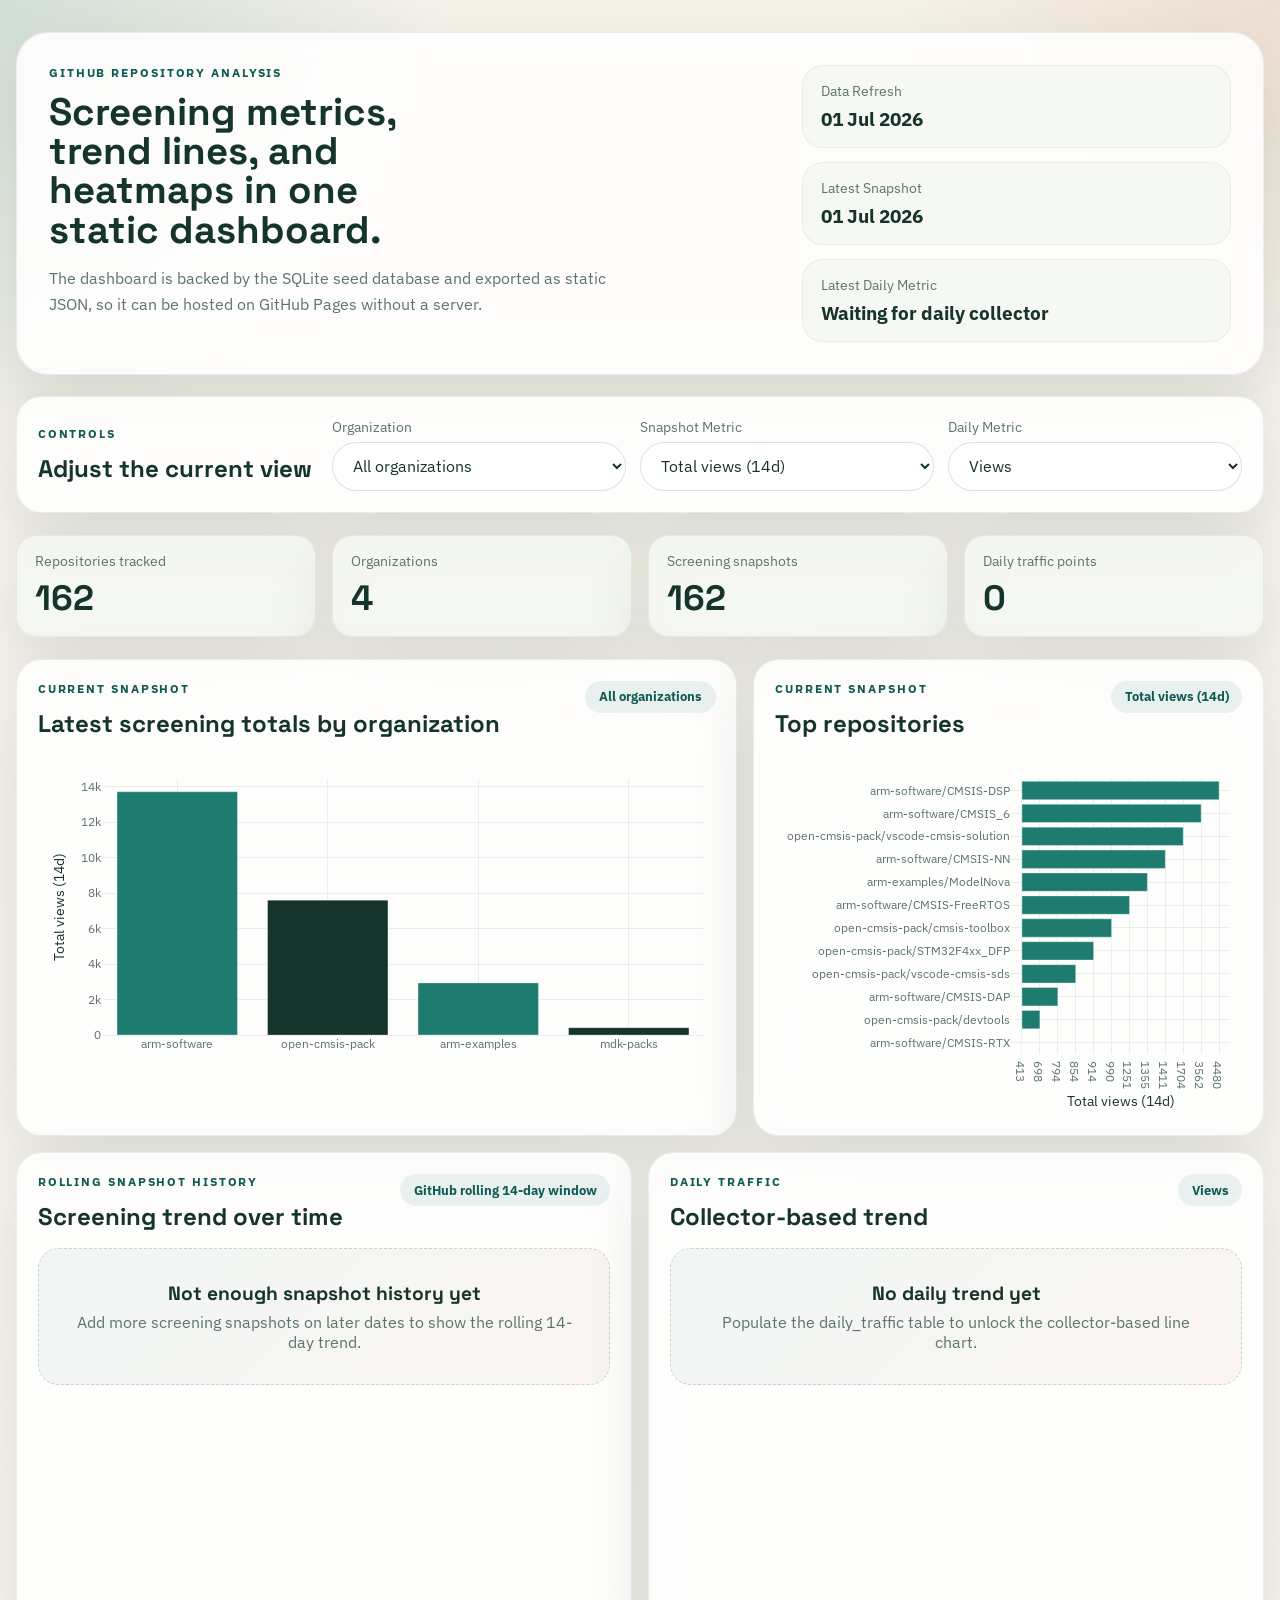
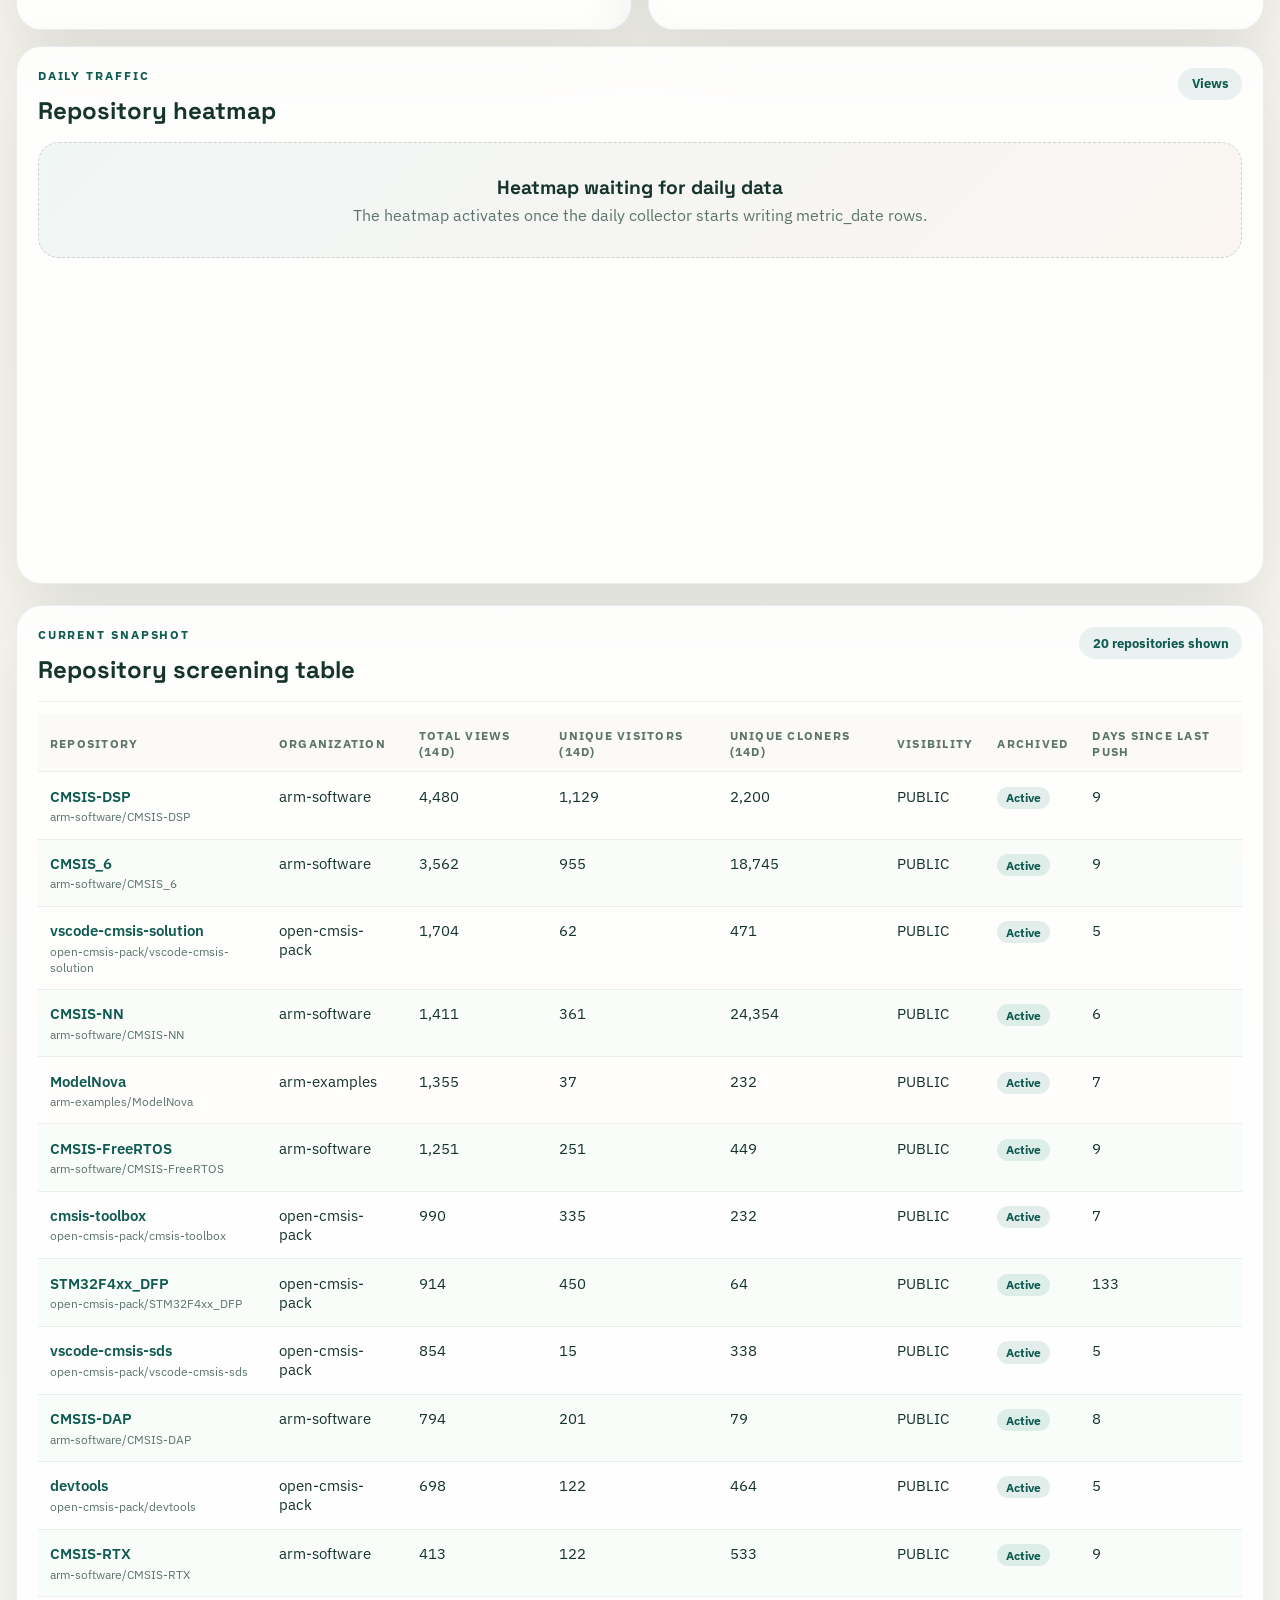
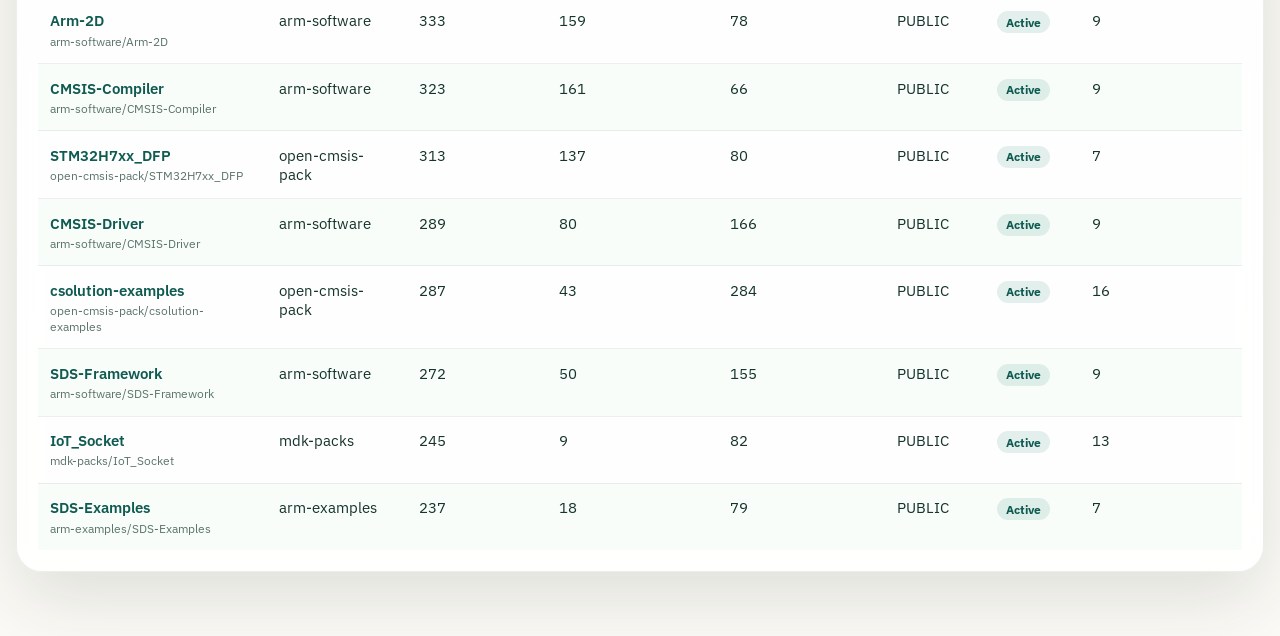
==== docs/index.html @ 874c0dc8 "Added initial files" ====
<!DOCTYPE html>
<html lang="en">
  <head>
    <meta charset="utf-8" />
    <meta name="viewport" content="width=device-width, initial-scale=1" />
    <title>GitHub Repository Analysis Dashboard</title>
    <meta
      name="description"
      content="Static dashboard for repository screening metrics and daily GitHub traffic trends."
    />
    <link rel="preconnect" href="https://fonts.googleapis.com" />
    <link rel="preconnect" href="https://fonts.gstatic.com" crossorigin />
    <link
      href="https://fonts.googleapis.com/css2?family=IBM+Plex+Sans:wght@400;500;600;700&family=Space+Grotesk:wght@500;700&display=swap"
      rel="stylesheet"
    />
    <link rel="stylesheet" href="./assets/dashboard.css" />
    <script defer src="https://cdn.plot.ly/plotly-2.35.2.min.js"></script>
    <script defer src="./data/dashboard_data.js"></script>
    <script defer src="./assets/dashboard.js"></script>
  </head>
  <body>
    <div class="page-shell">
      <header class="hero">
        <div class="hero-copy">
          <p class="eyebrow">GitHub Repository Analysis</p>
          <h1>Screening metrics, trend lines, and heatmaps in one static dashboard.</h1>
          <p class="hero-text">
            The dashboard is backed by the SQLite seed database and exported as static JSON,
            so it can be hosted on GitHub Pages without a server.
          </p>
        </div>
        <div class="hero-panel">
          <div class="hero-status">
            <span class="status-label">Data Refresh</span>
            <strong id="generated-at">Loading...</strong>
          </div>
          <div class="hero-status">
            <span class="status-label">Latest Snapshot</span>
            <strong id="latest-snapshot">Loading...</strong>
          </div>
          <div class="hero-status">
            <span class="status-label">Latest Daily Metric</span>
            <strong id="latest-metric">Waiting for daily collector</strong>
          </div>
        </div>
      </header>

      <section class="controls-card card">
        <div>
          <p class="section-kicker">Controls</p>
          <h2>Adjust the current view</h2>
        </div>
        <div class="control-grid">
          <label class="control">
            <span>Organization</span>
            <select id="organization-filter"></select>
          </label>
          <label class="control">
            <span>Snapshot Metric</span>
            <select id="snapshot-metric">
              <option value="total_views_14d">Total views (14d)</option>
              <option value="unique_visitors_14d">Unique visitors (14d)</option>
              <option value="unique_cloners_14d">Unique cloners (14d)</option>
            </select>
          </label>
          <label class="control">
            <span>Daily Metric</span>
            <select id="daily-metric">
              <option value="views_count">Views</option>
              <option value="views_uniques">Unique visitors</option>
              <option value="clones_count">Clones</option>
              <option value="clones_uniques">Unique cloners</option>
            </select>
          </label>
        </div>
      </section>

      <section class="stats-grid">
        <article class="card stat-card">
          <span class="stat-label">Repositories tracked</span>
          <strong id="stat-repositories">0</strong>
        </article>
        <article class="card stat-card">
          <span class="stat-label">Organizations</span>
          <strong id="stat-organizations">0</strong>
        </article>
        <article class="card stat-card">
          <span class="stat-label">Screening snapshots</span>
          <strong id="stat-screening">0</strong>
        </article>
        <article class="card stat-card">
          <span class="stat-label">Daily traffic points</span>
          <strong id="stat-daily">0</strong>
        </article>
      </section>

      <section class="viz-grid">
        <article class="card chart-card span-7">
          <div class="card-heading">
            <div>
              <p class="section-kicker">Current Snapshot</p>
              <h2>Latest screening totals by organization</h2>
            </div>
            <span class="pill">All organizations</span>
          </div>
          <div id="organization-chart" class="chart-surface"></div>
        </article>

        <article class="card chart-card span-5">
          <div class="card-heading">
            <div>
              <p class="section-kicker">Current Snapshot</p>
              <h2>Top repositories</h2>
            </div>
            <span class="pill" id="top-repo-metric-label">Total views (14d)</span>
          </div>
          <div id="top-repositories-chart" class="chart-surface"></div>
        </article>

        <article class="card chart-card span-6">
          <div class="card-heading">
            <div>
              <p class="section-kicker">Rolling Snapshot History</p>
              <h2>Screening trend over time</h2>
            </div>
            <span class="pill" id="snapshot-history-source">GitHub rolling 14-day window</span>
          </div>
          <div id="snapshot-history-chart" class="chart-surface"></div>
        </article>

        <article class="card chart-card span-6">
          <div class="card-heading">
            <div>
              <p class="section-kicker">Daily Traffic</p>
              <h2>Collector-based trend</h2>
            </div>
            <span class="pill" id="daily-chart-metric-label">Views</span>
          </div>
          <div id="daily-trend-chart" class="chart-surface"></div>
        </article>

        <article class="card chart-card span-12">
          <div class="card-heading">
            <div>
              <p class="section-kicker">Daily Traffic</p>
              <h2>Repository heatmap</h2>
            </div>
            <span class="pill" id="heatmap-metric-label">Views</span>
          </div>
          <div id="heatmap-chart" class="chart-surface heatmap"></div>
        </article>
      </section>

      <section class="table-card card">
        <div class="card-heading">
          <div>
            <p class="section-kicker">Current Snapshot</p>
            <h2>Repository screening table</h2>
          </div>
          <span class="pill" id="table-summary">Loading...</span>
        </div>
        <div class="table-wrap">
          <table>
            <thead>
              <tr>
                <th>Repository</th>
                <th>Organization</th>
                <th>Total views (14d)</th>
                <th>Unique visitors (14d)</th>
                <th>Unique cloners (14d)</th>
                <th>Visibility</th>
                <th>Archived</th>
                <th>Days since last push</th>
              </tr>
            </thead>
            <tbody id="repository-table-body"></tbody>
          </table>
        </div>
      </section>
    </div>
  </body>
</html>
---- docs/assets/dashboard.css ----
:root {
  --bg: #f5f2ea;
  --bg-accent: #d7efe0;
  --bg-blush: #f4e0d7;
  --card: rgba(255, 255, 255, 0.86);
  --card-border: rgba(18, 47, 38, 0.08);
  --text: #15342c;
  --muted: #5b746c;
  --accent: #1d7c6f;
  --accent-strong: #0f5a51;
  --accent-warm: #bf6a3f;
  --line: rgba(21, 52, 44, 0.08);
  --shadow: 0 28px 70px rgba(17, 41, 34, 0.12);
}

* {
  box-sizing: border-box;
}

body {
  margin: 0;
  min-height: 100vh;
  font-family: "IBM Plex Sans", system-ui, sans-serif;
  color: var(--text);
  background:
    radial-gradient(circle at top left, rgba(29, 124, 111, 0.16), transparent 28rem),
    radial-gradient(circle at top right, rgba(191, 106, 63, 0.14), transparent 24rem),
    linear-gradient(180deg, var(--bg) 0%, #fcfaf6 100%);
}

.page-shell {
  width: min(1440px, calc(100% - 2rem));
  margin: 0 auto;
  padding: 2rem 0 4rem;
}

.hero,
.card {
  border: 1px solid var(--card-border);
  background: var(--card);
  backdrop-filter: blur(12px);
  box-shadow: var(--shadow);
}

.hero {
  display: grid;
  grid-template-columns: 1.7fr 1fr;
  gap: 1.5rem;
  border-radius: 2rem;
  padding: 2rem;
  overflow: hidden;
}

.hero-copy h1,
.card h2 {
  margin: 0;
  font-family: "Space Grotesk", system-ui, sans-serif;
}

.hero-copy h1 {
  font-size: clamp(2rem, 3vw, 3.4rem);
  line-height: 1.02;
  max-width: 14ch;
}

.hero-text {
  max-width: 56ch;
  margin: 1rem 0 0;
  color: var(--muted);
  font-size: 1.02rem;
  line-height: 1.6;
}

.eyebrow,
.section-kicker {
  margin: 0 0 0.75rem;
  color: var(--accent-strong);
  text-transform: uppercase;
  letter-spacing: 0.16em;
  font-size: 0.74rem;
  font-weight: 700;
}

.hero-panel {
  display: grid;
  gap: 0.9rem;
  align-content: start;
}

.hero-status,
.stat-card {
  border-radius: 1.3rem;
  padding: 1rem 1.1rem;
  background: rgba(245, 248, 243, 0.88);
  border: 1px solid rgba(18, 47, 38, 0.06);
}

.status-label,
.stat-label {
  display: block;
  color: var(--muted);
  font-size: 0.85rem;
  margin-bottom: 0.35rem;
}

.hero-status strong,
.stat-card strong {
  font-size: 1.2rem;
}

.controls-card,
.table-card,
.chart-card {
  border-radius: 1.6rem;
  padding: 1.3rem;
}

.controls-card {
  display: grid;
  grid-template-columns: auto 1fr;
  gap: 1.25rem;
  margin-top: 1.35rem;
  align-items: center;
}

.control-grid {
  display: grid;
  grid-template-columns: repeat(3, minmax(0, 1fr));
  gap: 0.9rem;
}

.control {
  display: grid;
  gap: 0.35rem;
}

.control span {
  font-size: 0.85rem;
  color: var(--muted);
}

.control select {
  width: 100%;
  border: 1px solid rgba(21, 52, 44, 0.14);
  border-radius: 999px;
  padding: 0.8rem 1rem;
  font: inherit;
  color: var(--text);
  background: rgba(255, 255, 255, 0.92);
}

.stats-grid {
  display: grid;
  grid-template-columns: repeat(4, minmax(0, 1fr));
  gap: 1rem;
  margin-top: 1.35rem;
}

.stat-card strong {
  font-family: "Space Grotesk", system-ui, sans-serif;
  font-size: 2.2rem;
}

.viz-grid {
  display: grid;
  grid-template-columns: repeat(12, minmax(0, 1fr));
  gap: 1rem;
  margin-top: 1.35rem;
}

.span-12 {
  grid-column: span 12;
}

.span-7 {
  grid-column: span 7;
}

.span-6 {
  grid-column: span 6;
}

.span-5 {
  grid-column: span 5;
}

.card-heading {
  display: flex;
  justify-content: space-between;
  align-items: start;
  gap: 1rem;
  margin-bottom: 1rem;
}

.pill {
  display: inline-flex;
  align-items: center;
  padding: 0.48rem 0.85rem;
  border-radius: 999px;
  background: rgba(29, 124, 111, 0.09);
  color: var(--accent-strong);
  font-size: 0.82rem;
  font-weight: 700;
}

.chart-surface {
  width: 100%;
  min-height: 360px;
}

.heatmap {
  min-height: 420px;
}

.table-card {
  margin-top: 1.35rem;
}

.table-wrap {
  overflow: auto;
  border-top: 1px solid var(--line);
  padding-top: 0.75rem;
}

table {
  width: 100%;
  border-collapse: collapse;
  font-size: 0.94rem;
}

thead th {
  position: sticky;
  top: 0;
  background: rgba(252, 250, 246, 0.96);
  text-align: left;
  padding: 0.8rem 0.75rem;
  color: var(--muted);
  font-size: 0.78rem;
  text-transform: uppercase;
  letter-spacing: 0.1em;
}

tbody td {
  padding: 0.9rem 0.75rem;
  border-top: 1px solid var(--line);
  vertical-align: top;
}

tbody tr:nth-child(even) {
  background: rgba(215, 239, 224, 0.16);
}

tbody a {
  color: var(--accent-strong);
  text-decoration: none;
  font-weight: 600;
}

tbody a:hover {
  text-decoration: underline;
}

.repo-meta {
  display: block;
  color: var(--muted);
  font-size: 0.78rem;
  margin-top: 0.15rem;
}

.badge {
  display: inline-flex;
  align-items: center;
  border-radius: 999px;
  padding: 0.22rem 0.55rem;
  font-size: 0.75rem;
  font-weight: 700;
}

.badge-yes {
  background: rgba(191, 106, 63, 0.14);
  color: #8d4b28;
}

.badge-no {
  background: rgba(29, 124, 111, 0.12);
  color: var(--accent-strong);
}

.empty-state {
  display: grid;
  place-items: center;
  min-height: 100%;
  text-align: center;
  border: 1px dashed rgba(21, 52, 44, 0.18);
  border-radius: 1.3rem;
  padding: 2rem;
  color: var(--muted);
  background:
    linear-gradient(135deg, rgba(29, 124, 111, 0.06), rgba(191, 106, 63, 0.06));
}

.empty-state strong {
  display: block;
  color: var(--text);
  font-family: "Space Grotesk", system-ui, sans-serif;
  margin-bottom: 0.35rem;
  font-size: 1.2rem;
}

@media (max-width: 1100px) {
  .hero,
  .controls-card {
    grid-template-columns: 1fr;
  }

  .stats-grid {
    grid-template-columns: repeat(2, minmax(0, 1fr));
  }

  .span-7,
  .span-6,
  .span-5 {
    grid-column: span 12;
  }
}

@media (max-width: 720px) {
  .page-shell {
    width: min(100% - 1rem, 100%);
    padding-top: 1rem;
  }

  .hero,
  .controls-card,
  .chart-card,
  .table-card {
    border-radius: 1.25rem;
    padding: 1rem;
  }

  .control-grid,
  .stats-grid {
    grid-template-columns: 1fr;
  }

  .card-heading {
    flex-direction: column;
  }

  .chart-surface,
  .heatmap {
    min-height: 320px;
  }
}
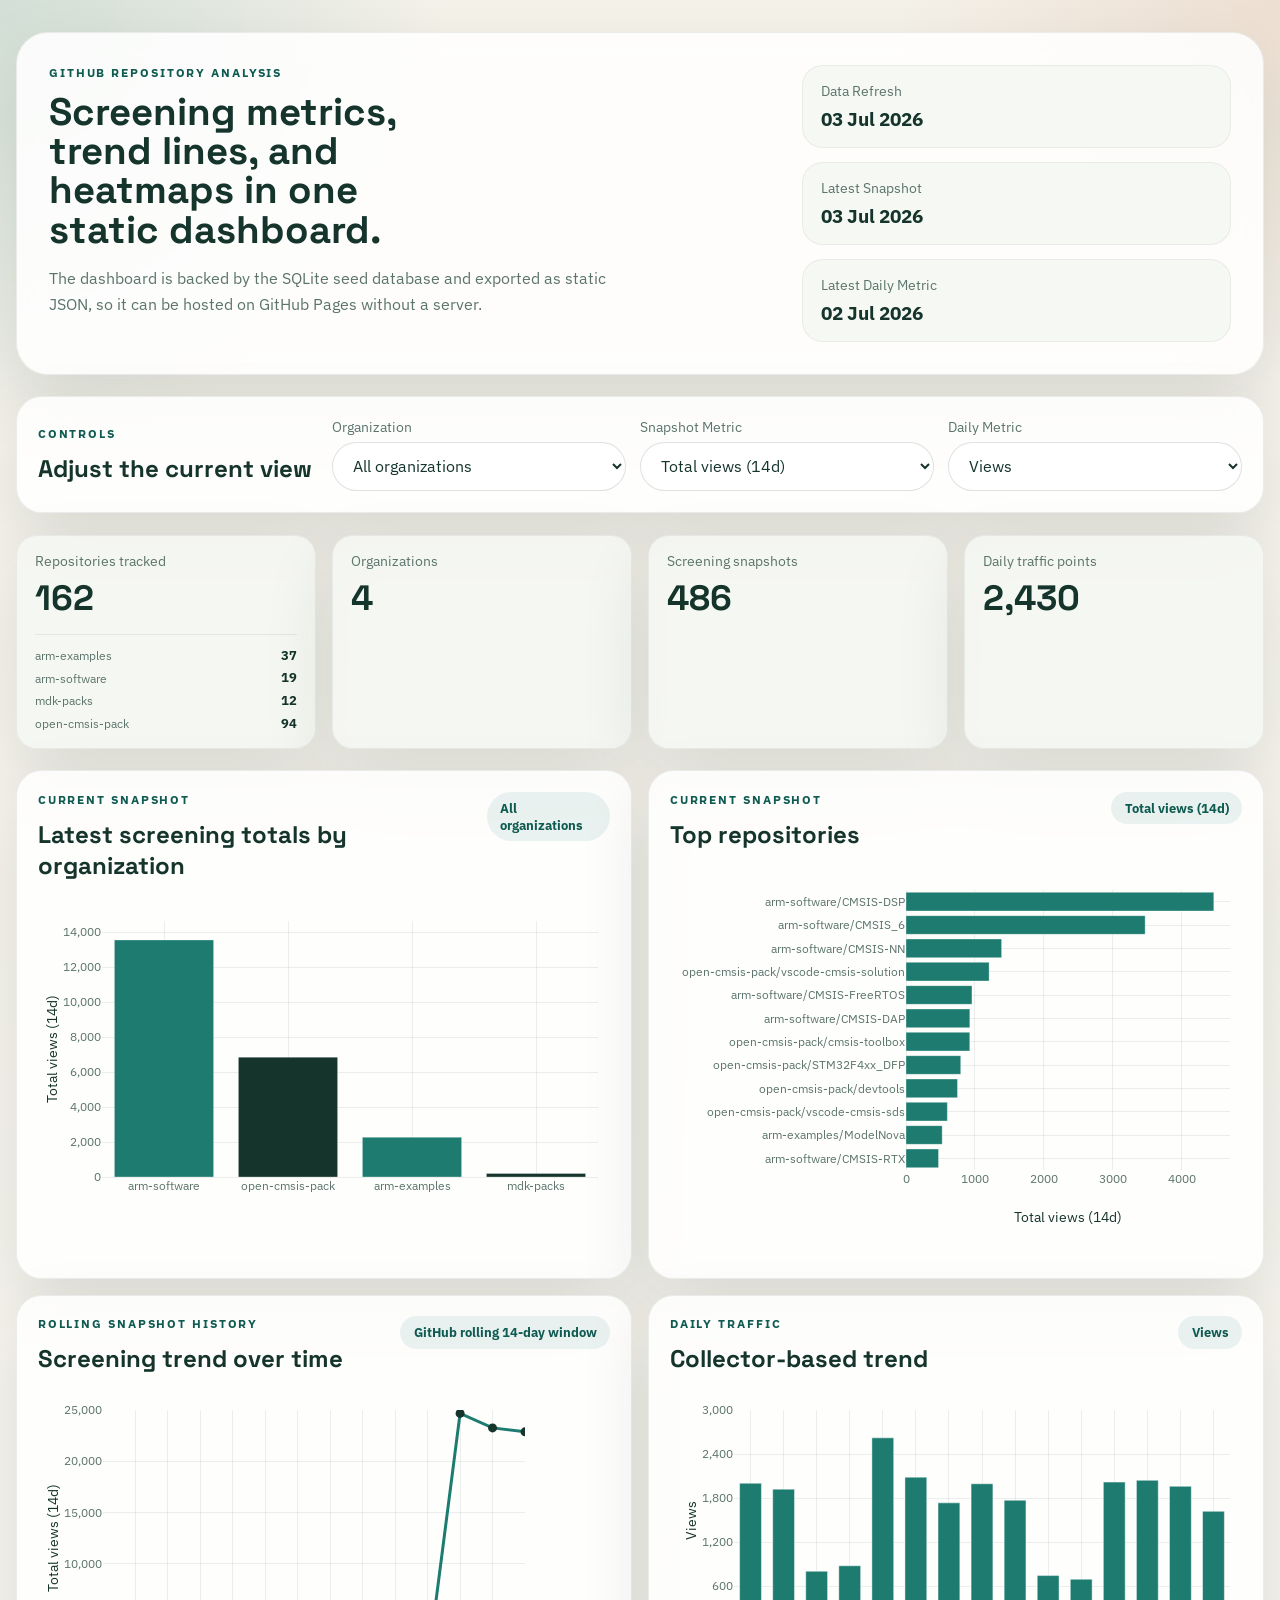
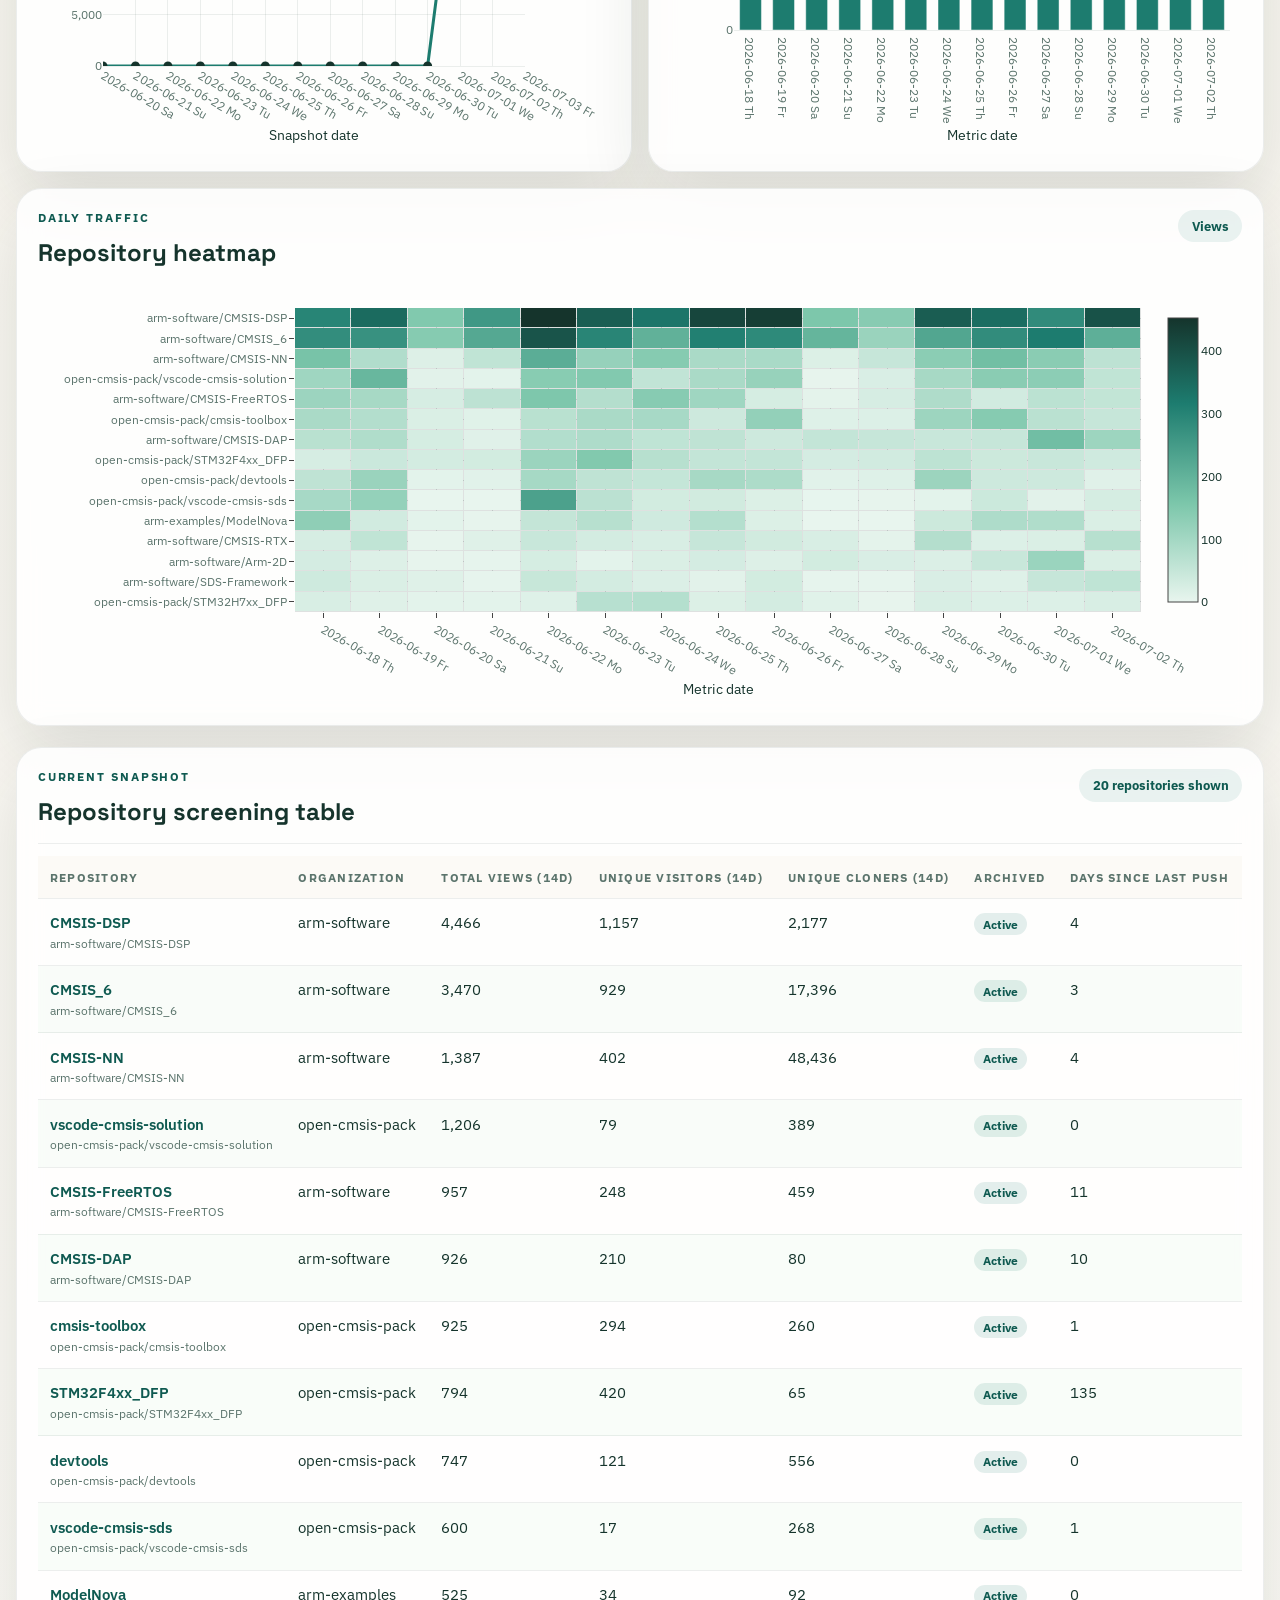
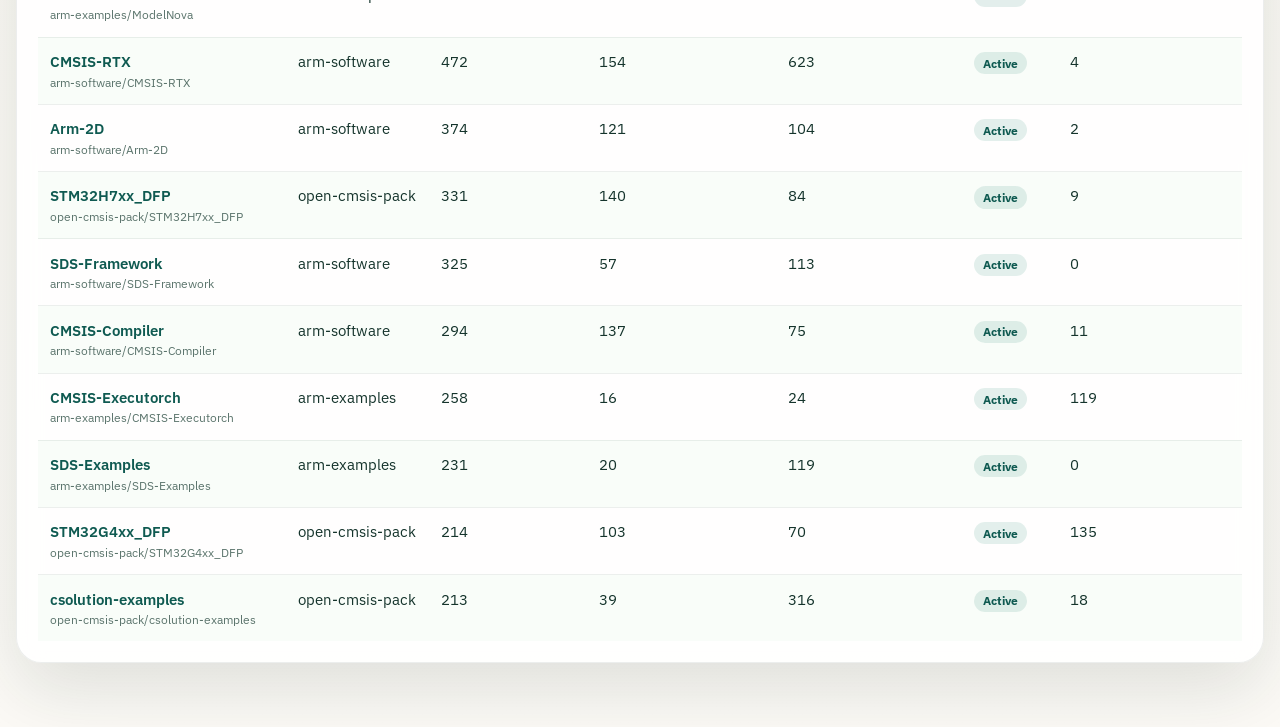
==== commit 99c70a3d: "Updated dashboard layout" ====
--- a/docs/index.html
+++ b/docs/index.html
@@ -15,6 +15,7 @@
       rel="stylesheet"
     />
     <link rel="stylesheet" href="./assets/dashboard.css" />
+    <link rel="stylesheet" href="./assets/design-overrides.css" />
     <script defer src="https://cdn.plot.ly/plotly-2.35.2.min.js"></script>
     <script defer src="./data/dashboard_data.js"></script>
     <script defer src="./assets/dashboard.js"></script>
@@ -80,6 +81,7 @@
         <article class="card stat-card">
           <span class="stat-label">Repositories tracked</span>
           <strong id="stat-repositories">0</strong>
+          <div id="stat-repositories-by-org" class="stat-breakdown"></div>
         </article>
         <article class="card stat-card">
           <span class="stat-label">Organizations</span>
@@ -96,7 +98,7 @@
       </section>
 
       <section class="viz-grid">
-        <article class="card chart-card span-7">
+        <article class="card chart-card span-6">
           <div class="card-heading">
             <div>
               <p class="section-kicker">Current Snapshot</p>
@@ -107,7 +109,7 @@
           <div id="organization-chart" class="chart-surface"></div>
         </article>
 
-        <article class="card chart-card span-5">
+        <article class="card chart-card span-6">
           <div class="card-heading">
             <div>
               <p class="section-kicker">Current Snapshot</p>
@@ -160,6 +162,7 @@
           </div>
           <span class="pill" id="table-summary">Loading...</span>
         </div>
+
         <div class="table-wrap">
           <table>
             <thead>
@@ -169,7 +172,6 @@
                 <th>Total views (14d)</th>
                 <th>Unique visitors (14d)</th>
                 <th>Unique cloners (14d)</th>
-                <th>Visibility</th>
                 <th>Archived</th>
                 <th>Days since last push</th>
               </tr>
@@ -177,6 +179,7 @@
             <tbody id="repository-table-body"></tbody>
           </table>
         </div>
+
       </section>
     </div>
   </body>
--- a/docs/assets/dashboard.css
+++ b/docs/assets/dashboard.css
@@ -161,6 +161,37 @@
   font-size: 2.2rem;
 }
 
+.stat-breakdown {
+  display: grid;
+  gap: 0.35rem;
+  margin-top: 0.85rem;
+  padding-top: 0.75rem;
+  border-top: 1px solid var(--line);
+  color: var(--muted);
+  font-size: 0.78rem;
+}
+
+.stat-breakdown-row {
+  display: flex;
+  align-items: center;
+  justify-content: space-between;
+  gap: 0.6rem;
+}
+
+.stat-breakdown-row span {
+  min-width: 0;
+  overflow: hidden;
+  text-overflow: ellipsis;
+  white-space: nowrap;
+}
+
+.stat-breakdown-row strong {
+  flex: 0 0 auto;
+  font-family: "IBM Plex Sans", system-ui, sans-serif;
+  font-size: 0.82rem;
+  color: var(--text);
+}
+
 .viz-grid {
   display: grid;
   grid-template-columns: repeat(12, minmax(0, 1fr));
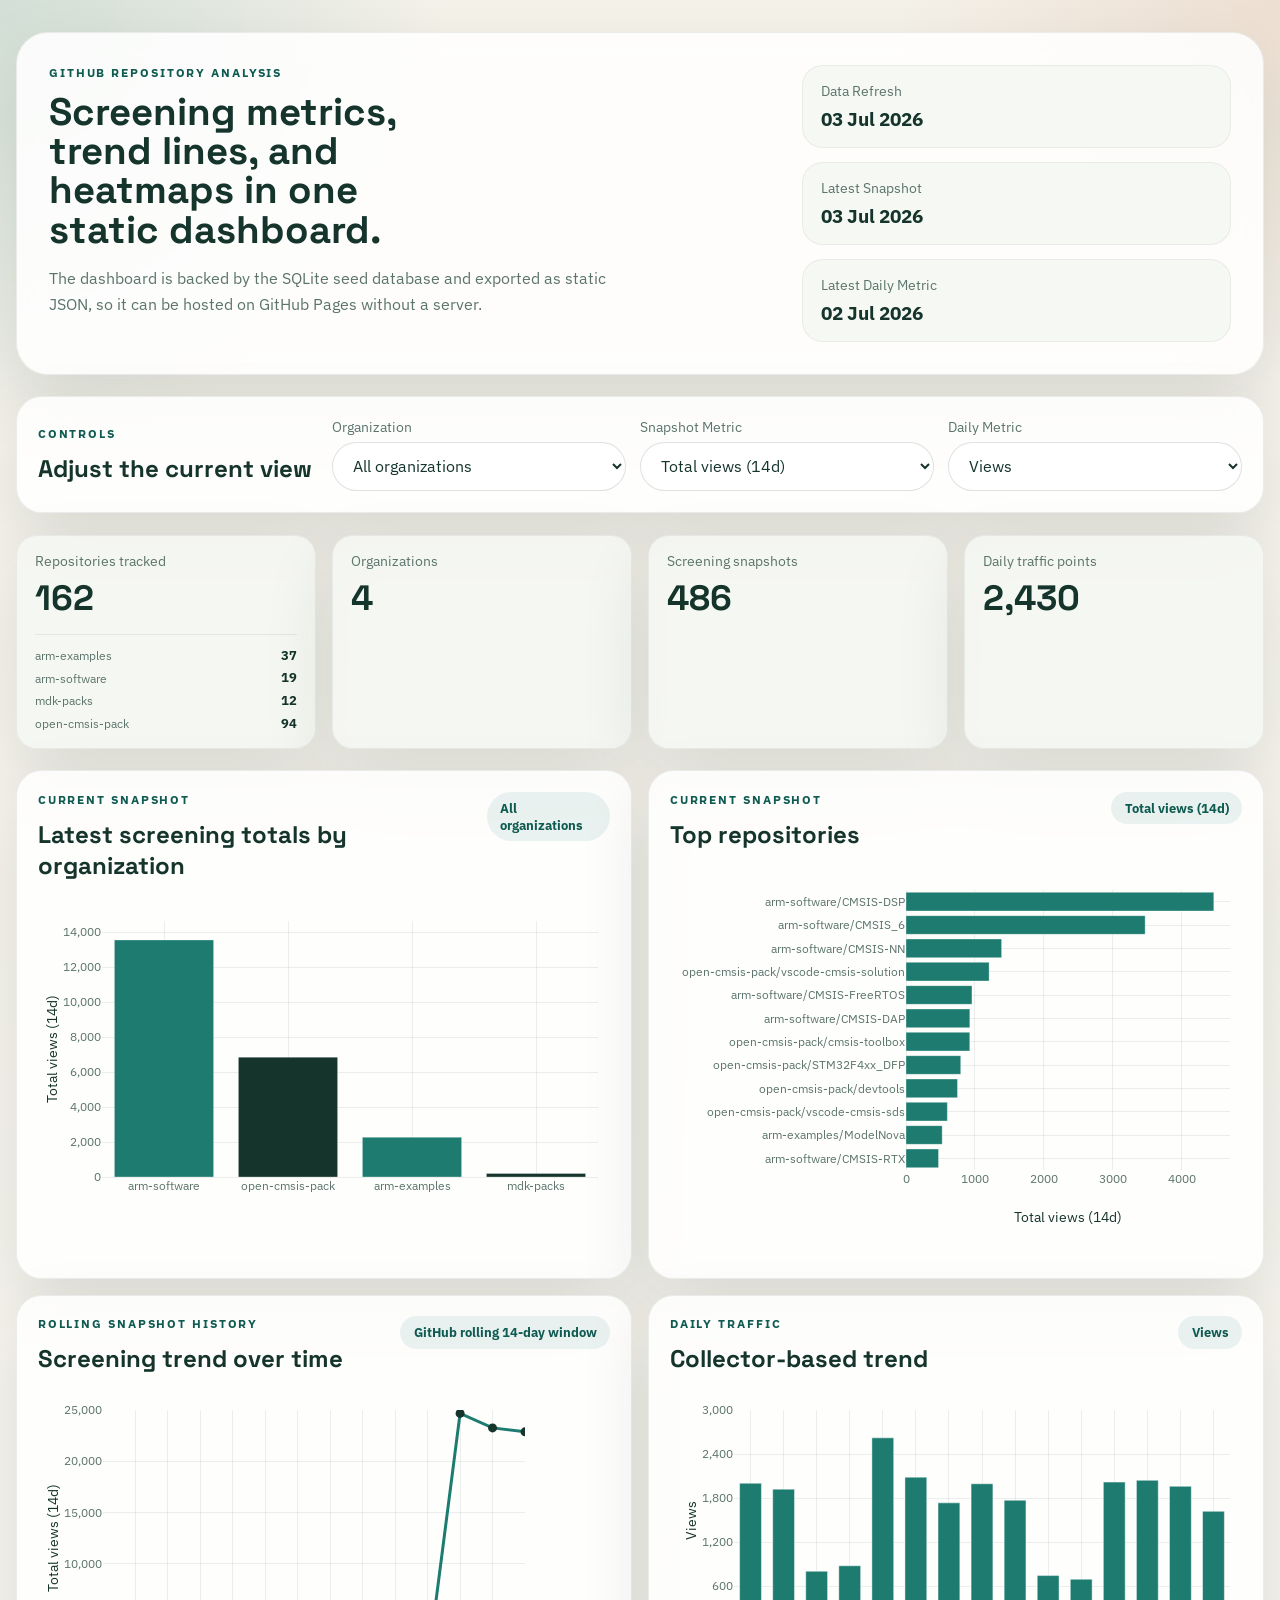
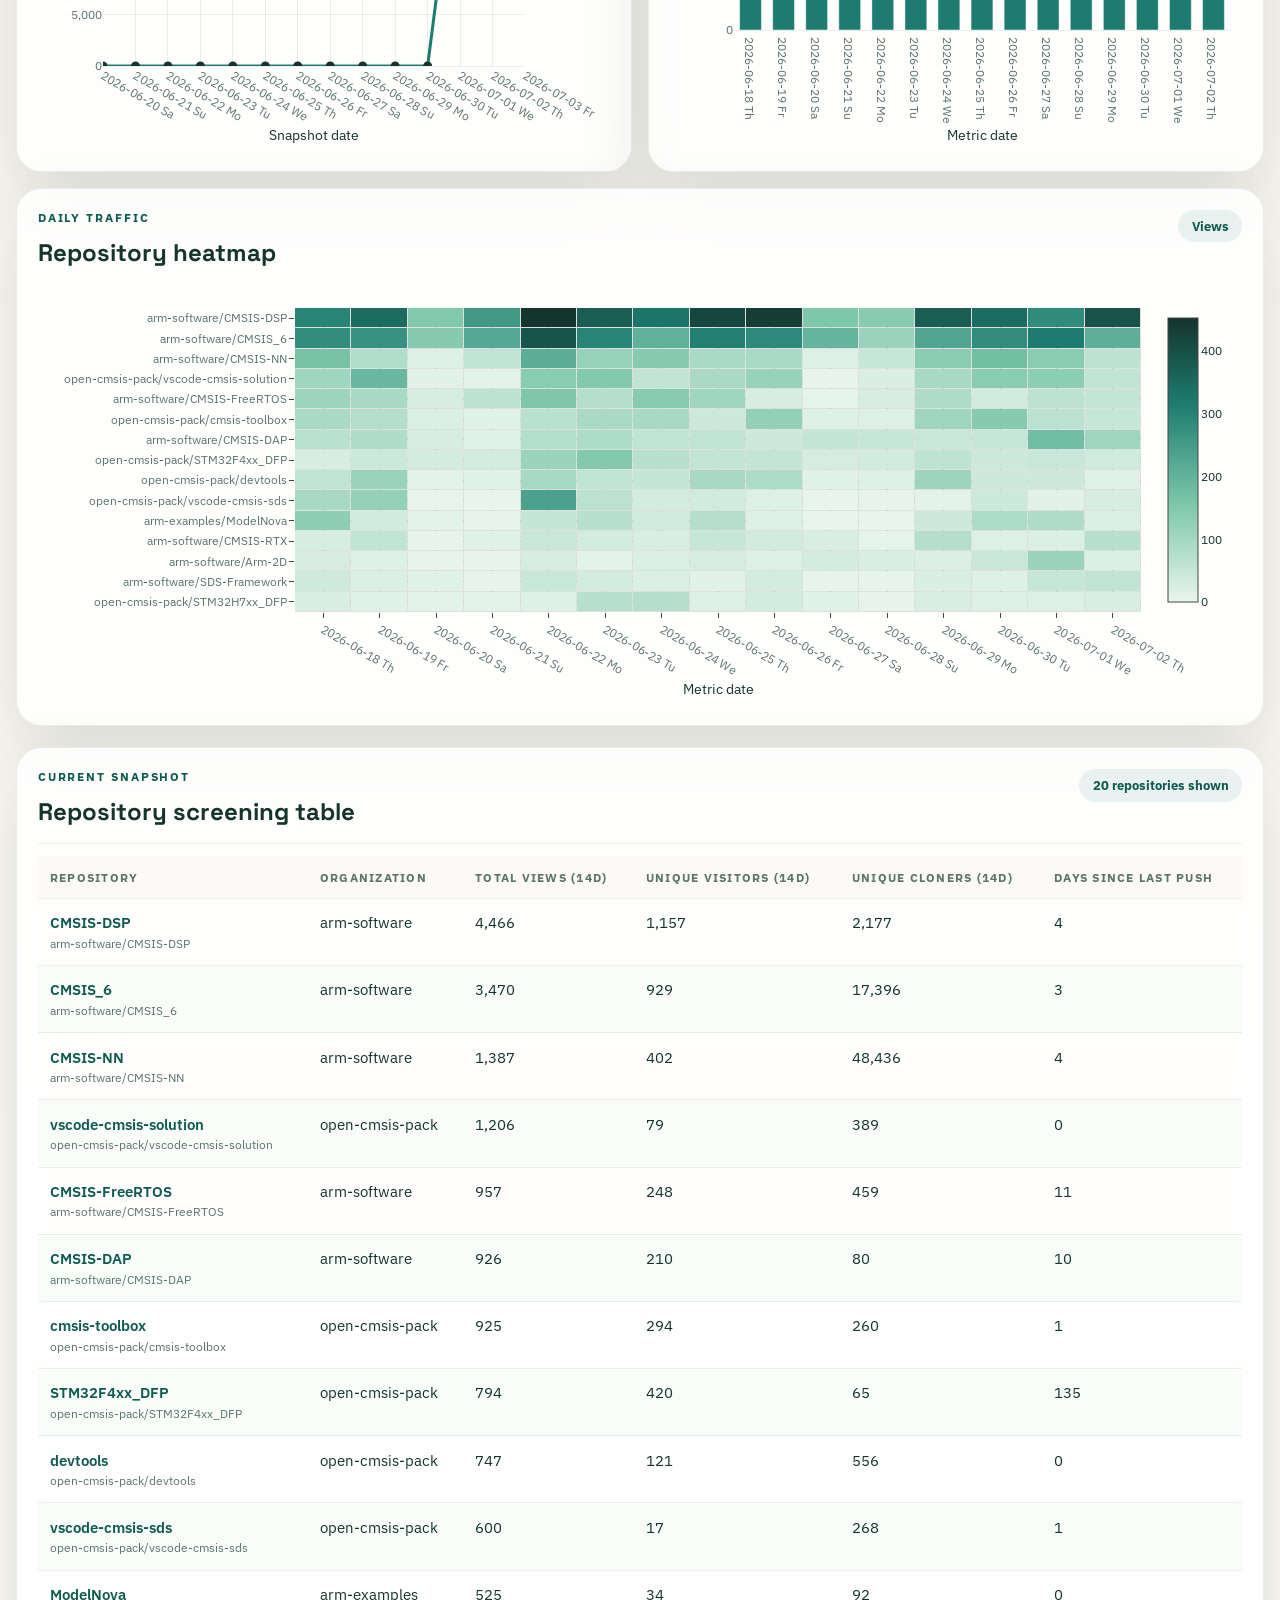
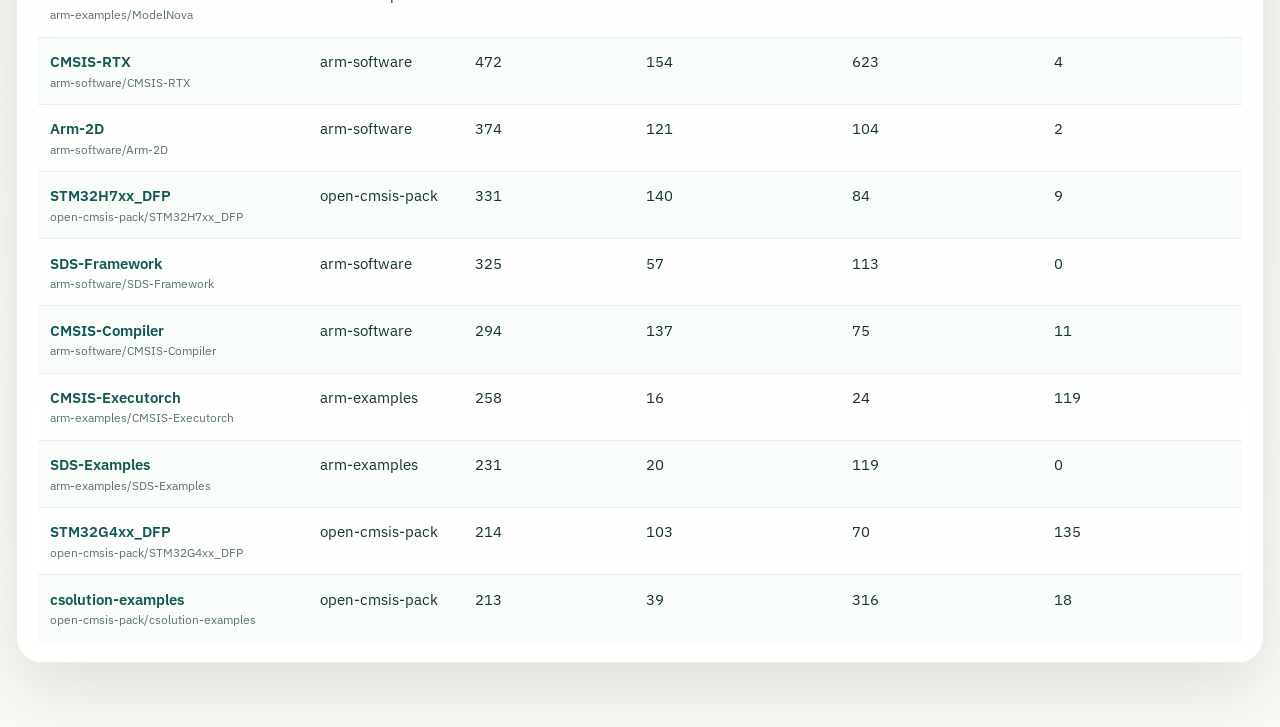
==== commit 7bc7f70a: "Updated dashboard layout" ====
--- a/docs/index.html
+++ b/docs/index.html
@@ -172,7 +172,6 @@
                 <th>Total views (14d)</th>
                 <th>Unique visitors (14d)</th>
                 <th>Unique cloners (14d)</th>
-                <th>Archived</th>
                 <th>Days since last push</th>
               </tr>
             </thead>
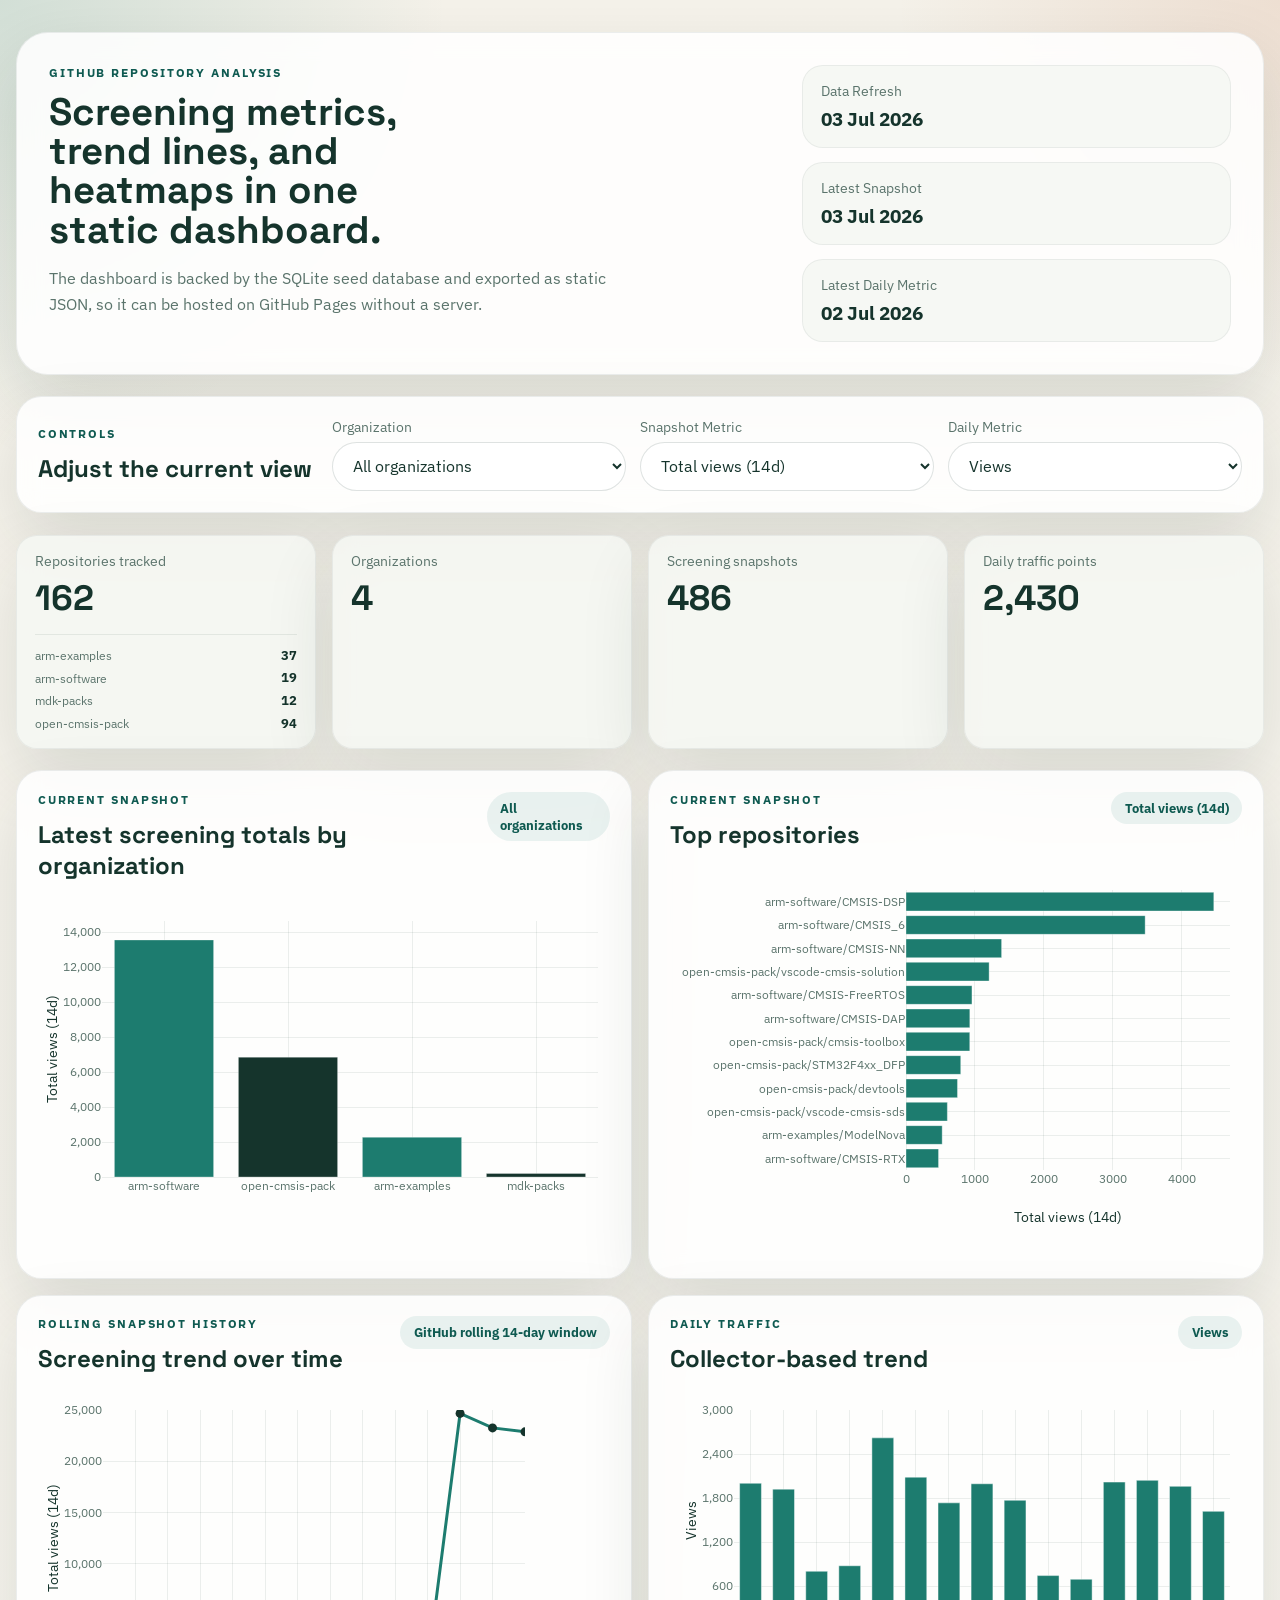
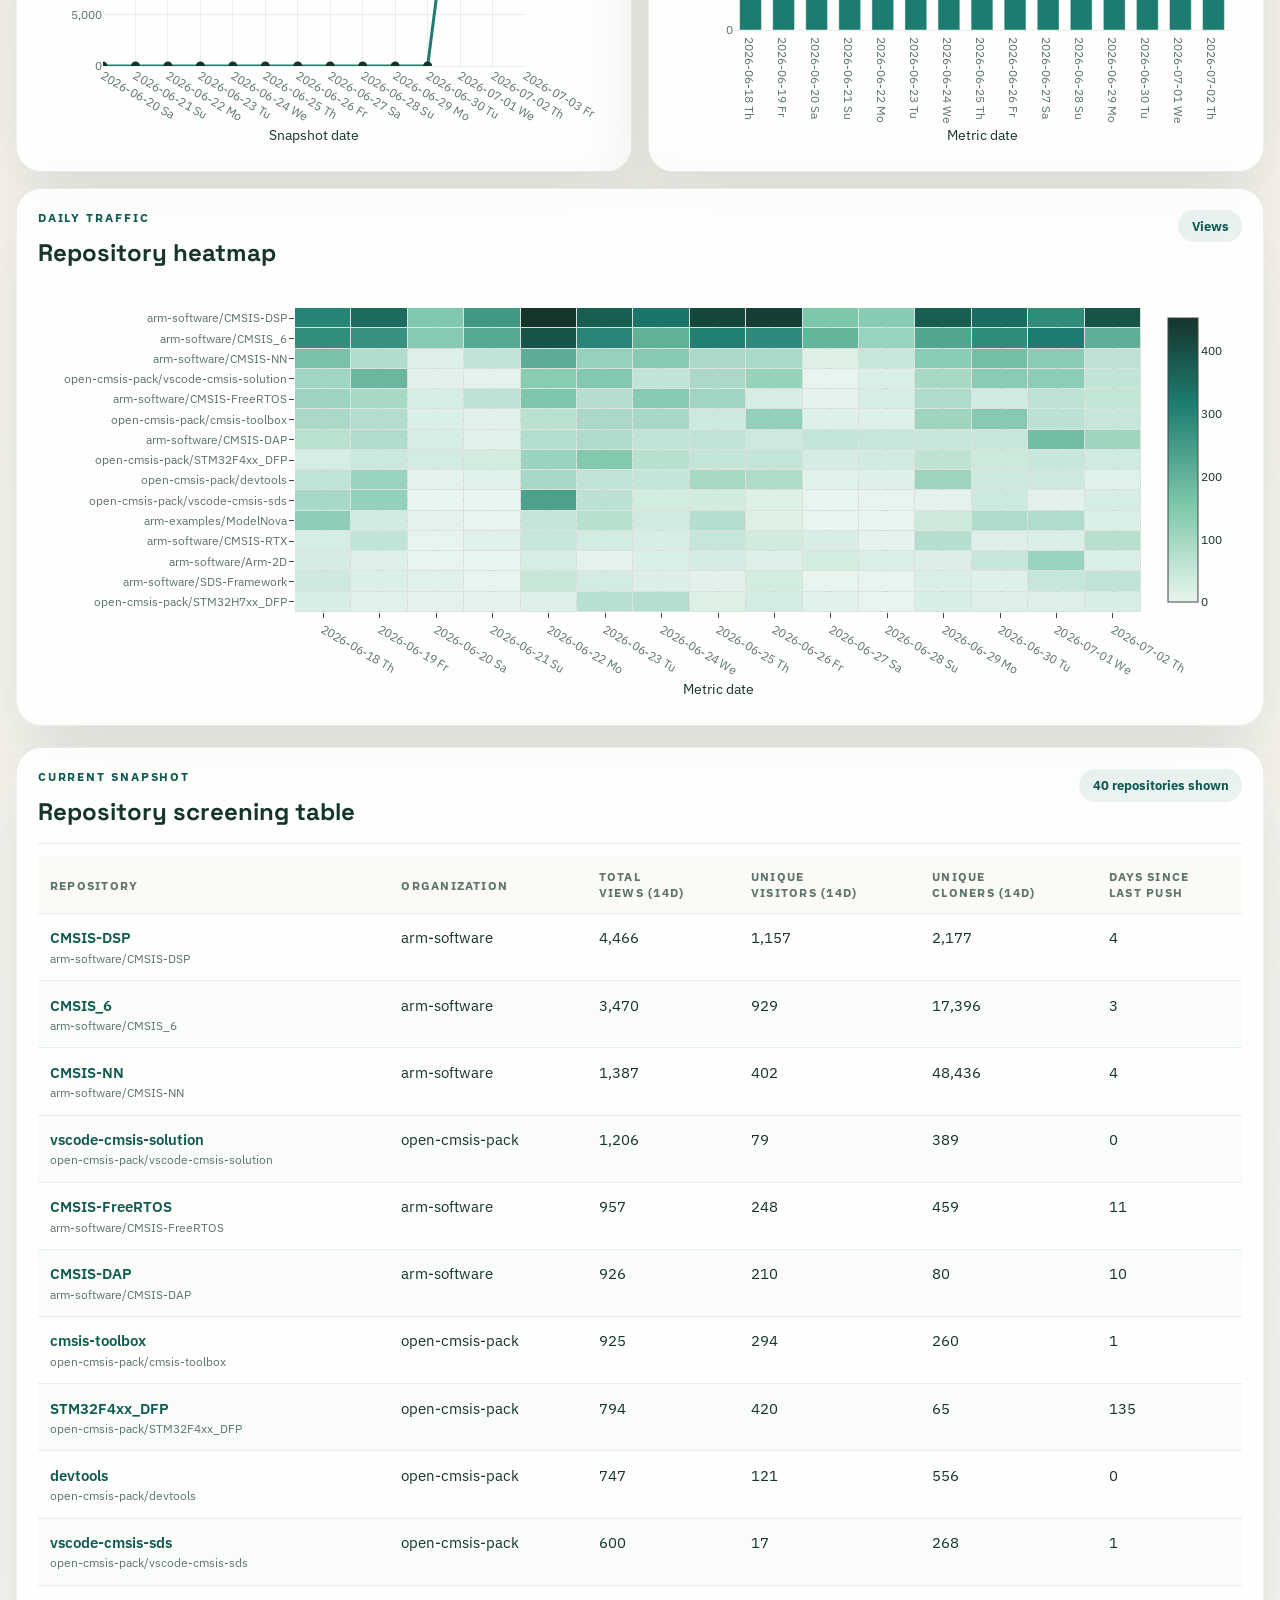
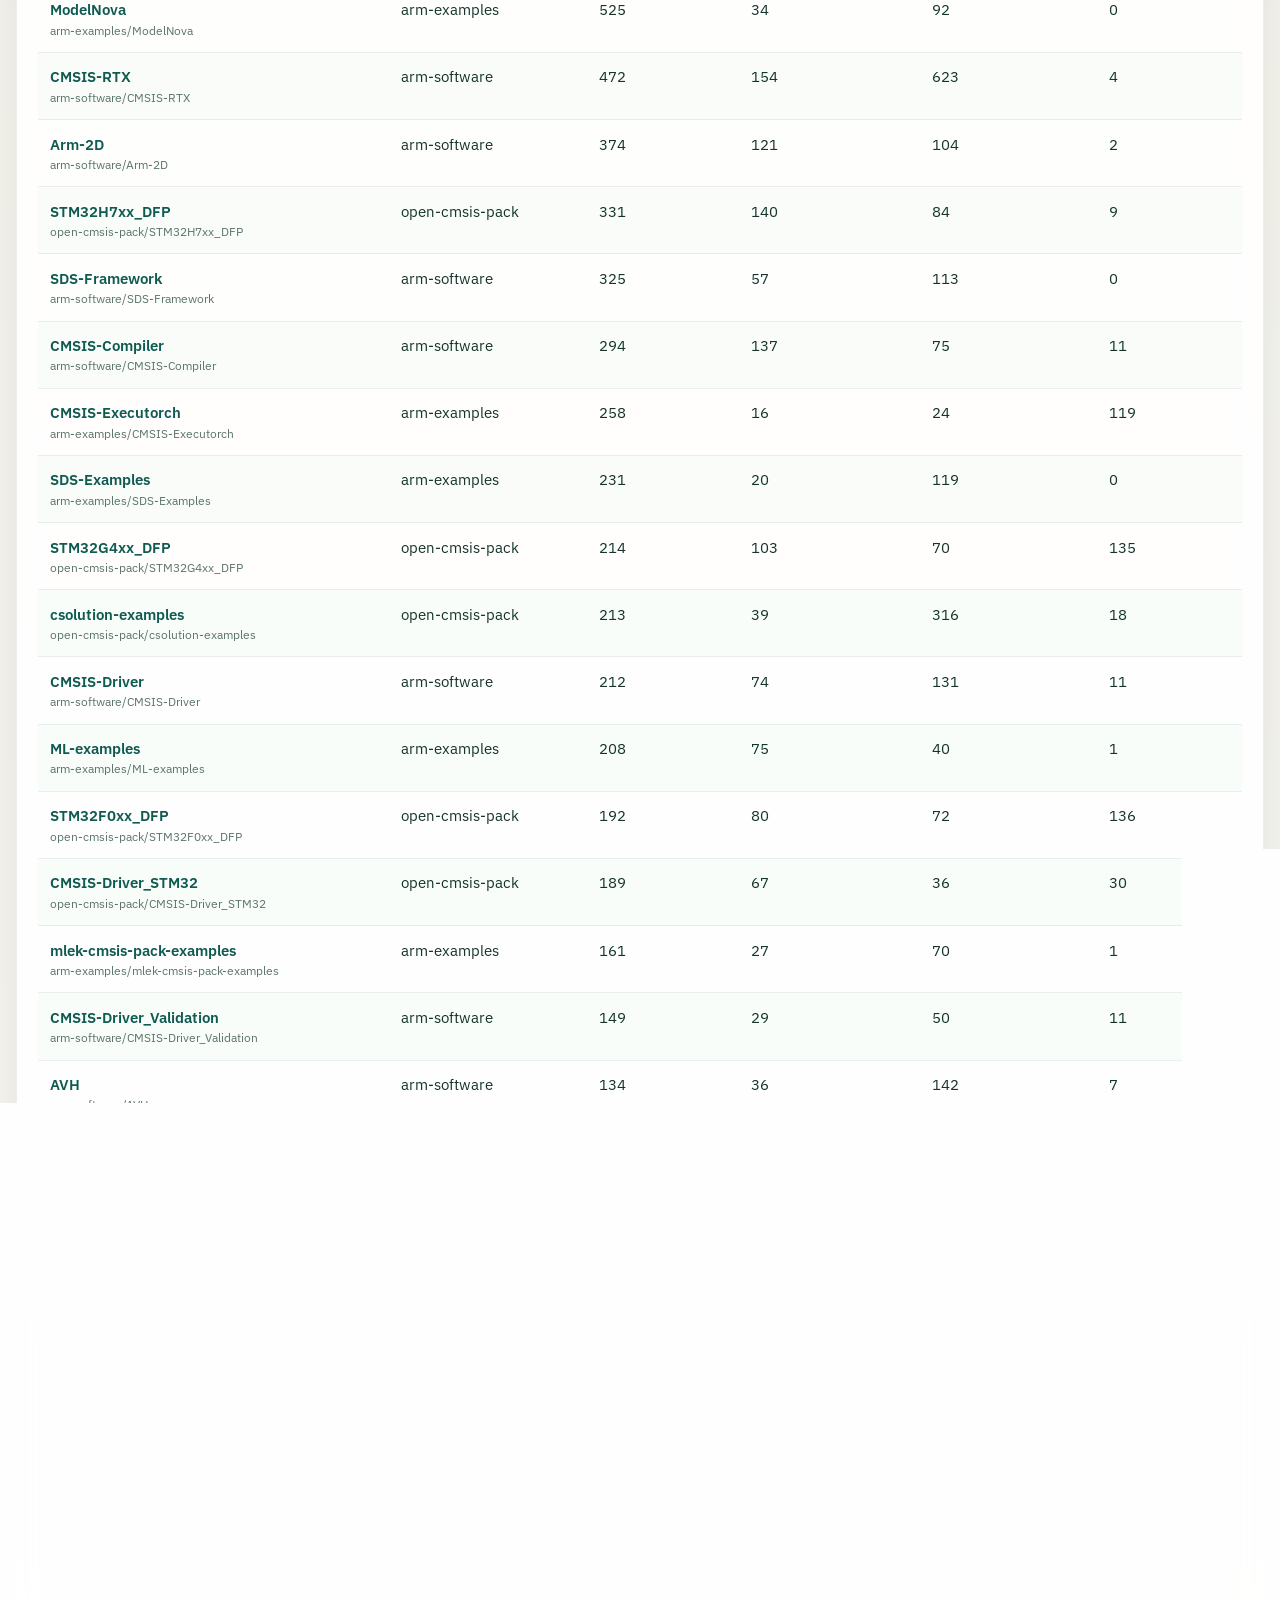
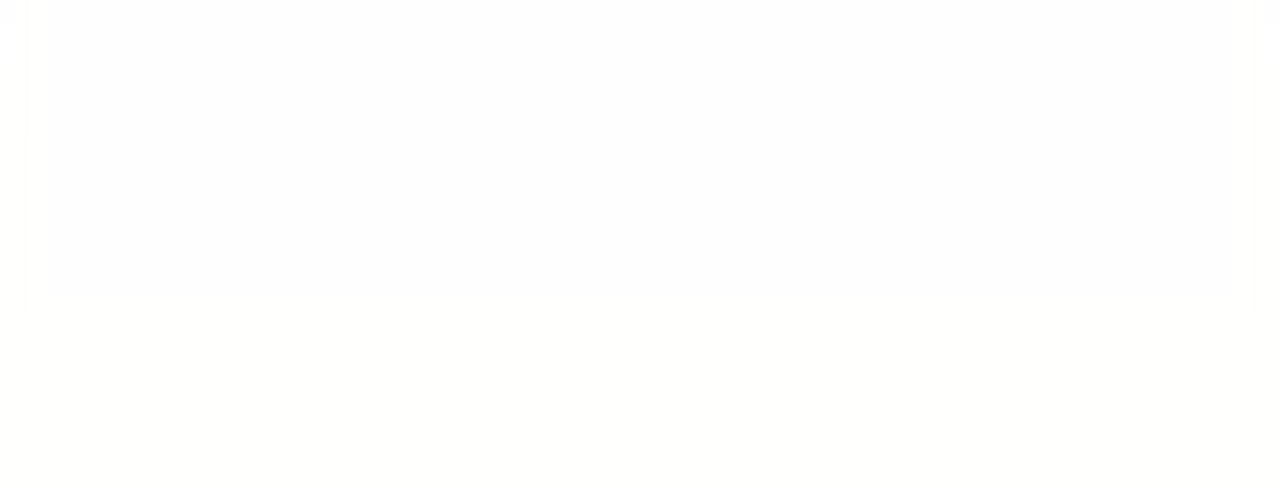
==== commit dcd1452e: "Updated dashboard layout" ====
--- a/docs/index.html
+++ b/docs/index.html
@@ -169,10 +169,10 @@
               <tr>
                 <th>Repository</th>
                 <th>Organization</th>
-                <th>Total views (14d)</th>
-                <th>Unique visitors (14d)</th>
-                <th>Unique cloners (14d)</th>
-                <th>Days since last push</th>
+                <th><span>Total</span><span>views (14d)</span></th>
+                <th><span>Unique</span><span>visitors (14d)</span></th>
+                <th><span>Unique</span><span>cloners (14d)</span></th>
+                <th><span>Days since</span><span>last push</span></th>
               </tr>
             </thead>
             <tbody id="repository-table-body"></tbody>
--- a/docs/assets/dashboard.css
+++ b/docs/assets/dashboard.css
@@ -271,6 +271,12 @@
   letter-spacing: 0.1em;
 }
 
+thead th span {
+  display: block;
+  white-space: nowrap;
+  line-height: 1.25;
+}
+
 tbody td {
   padding: 0.9rem 0.75rem;
   border-top: 1px solid var(--line);
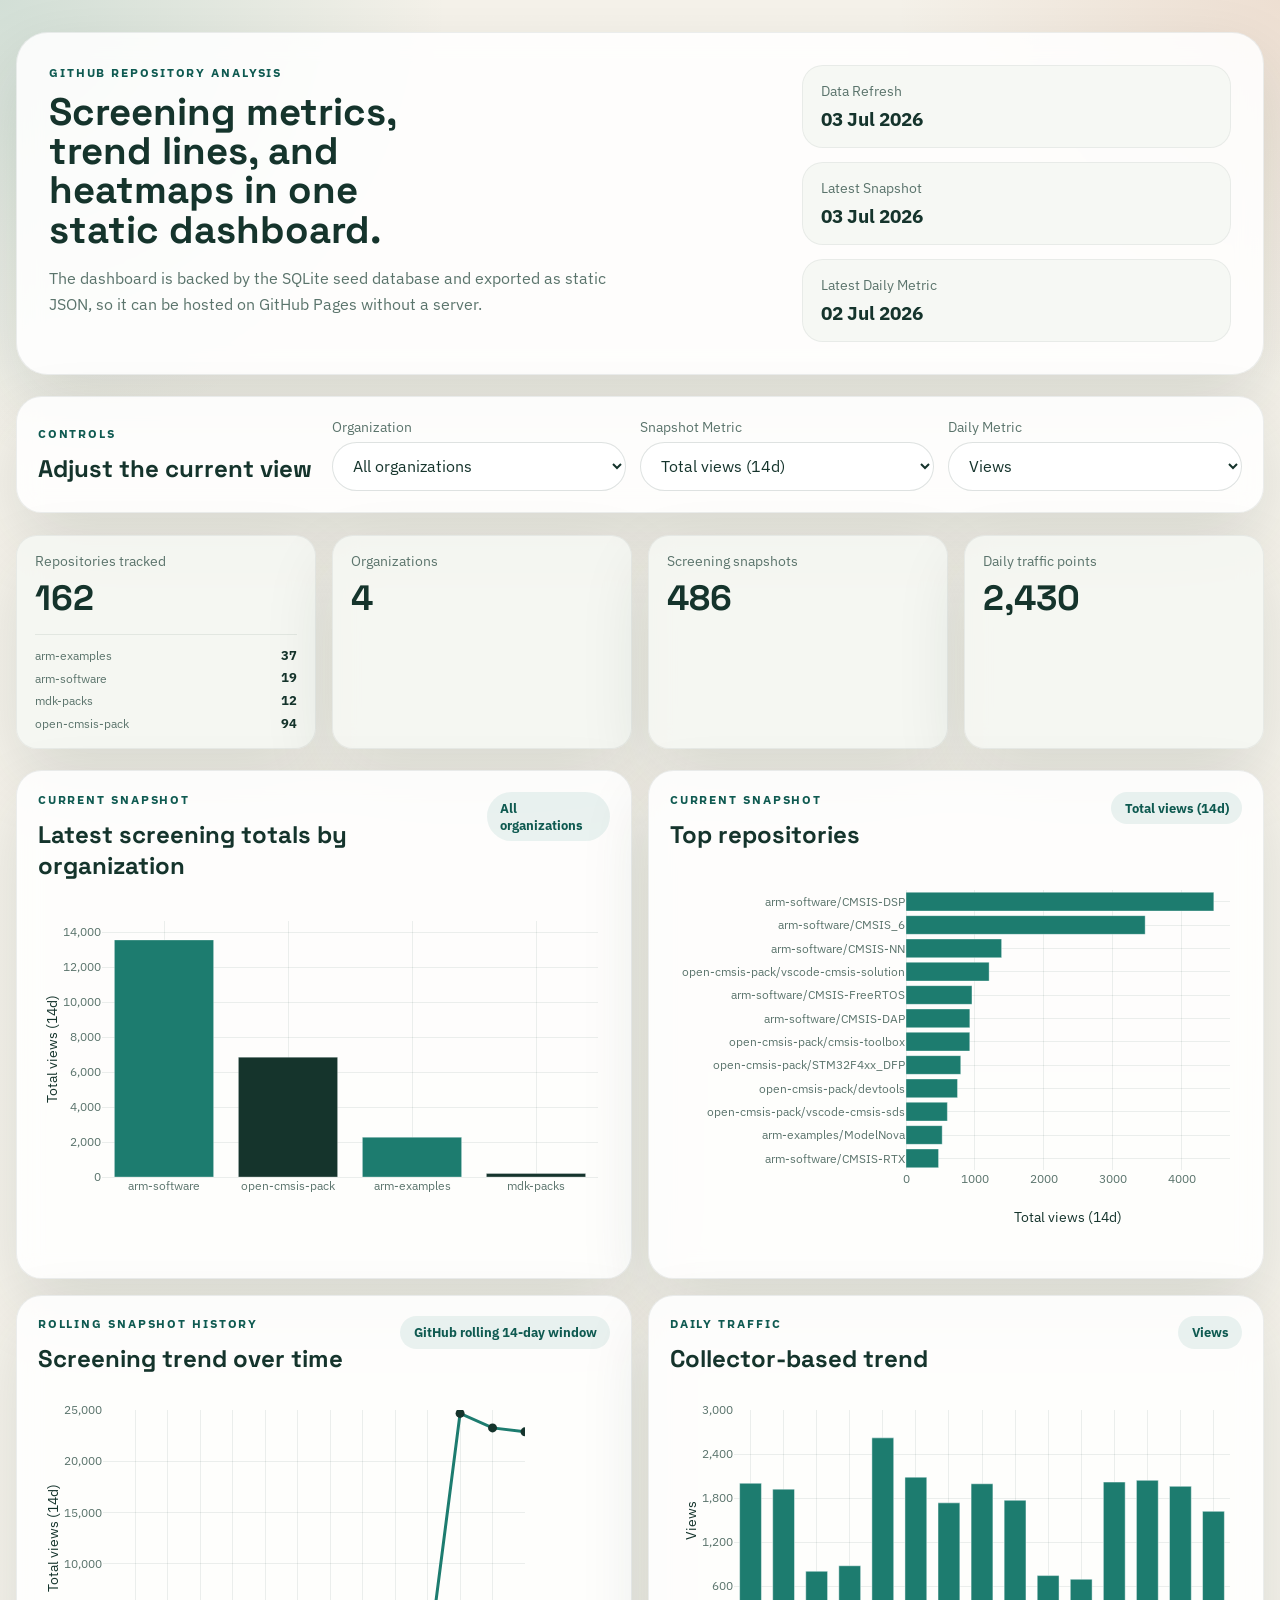
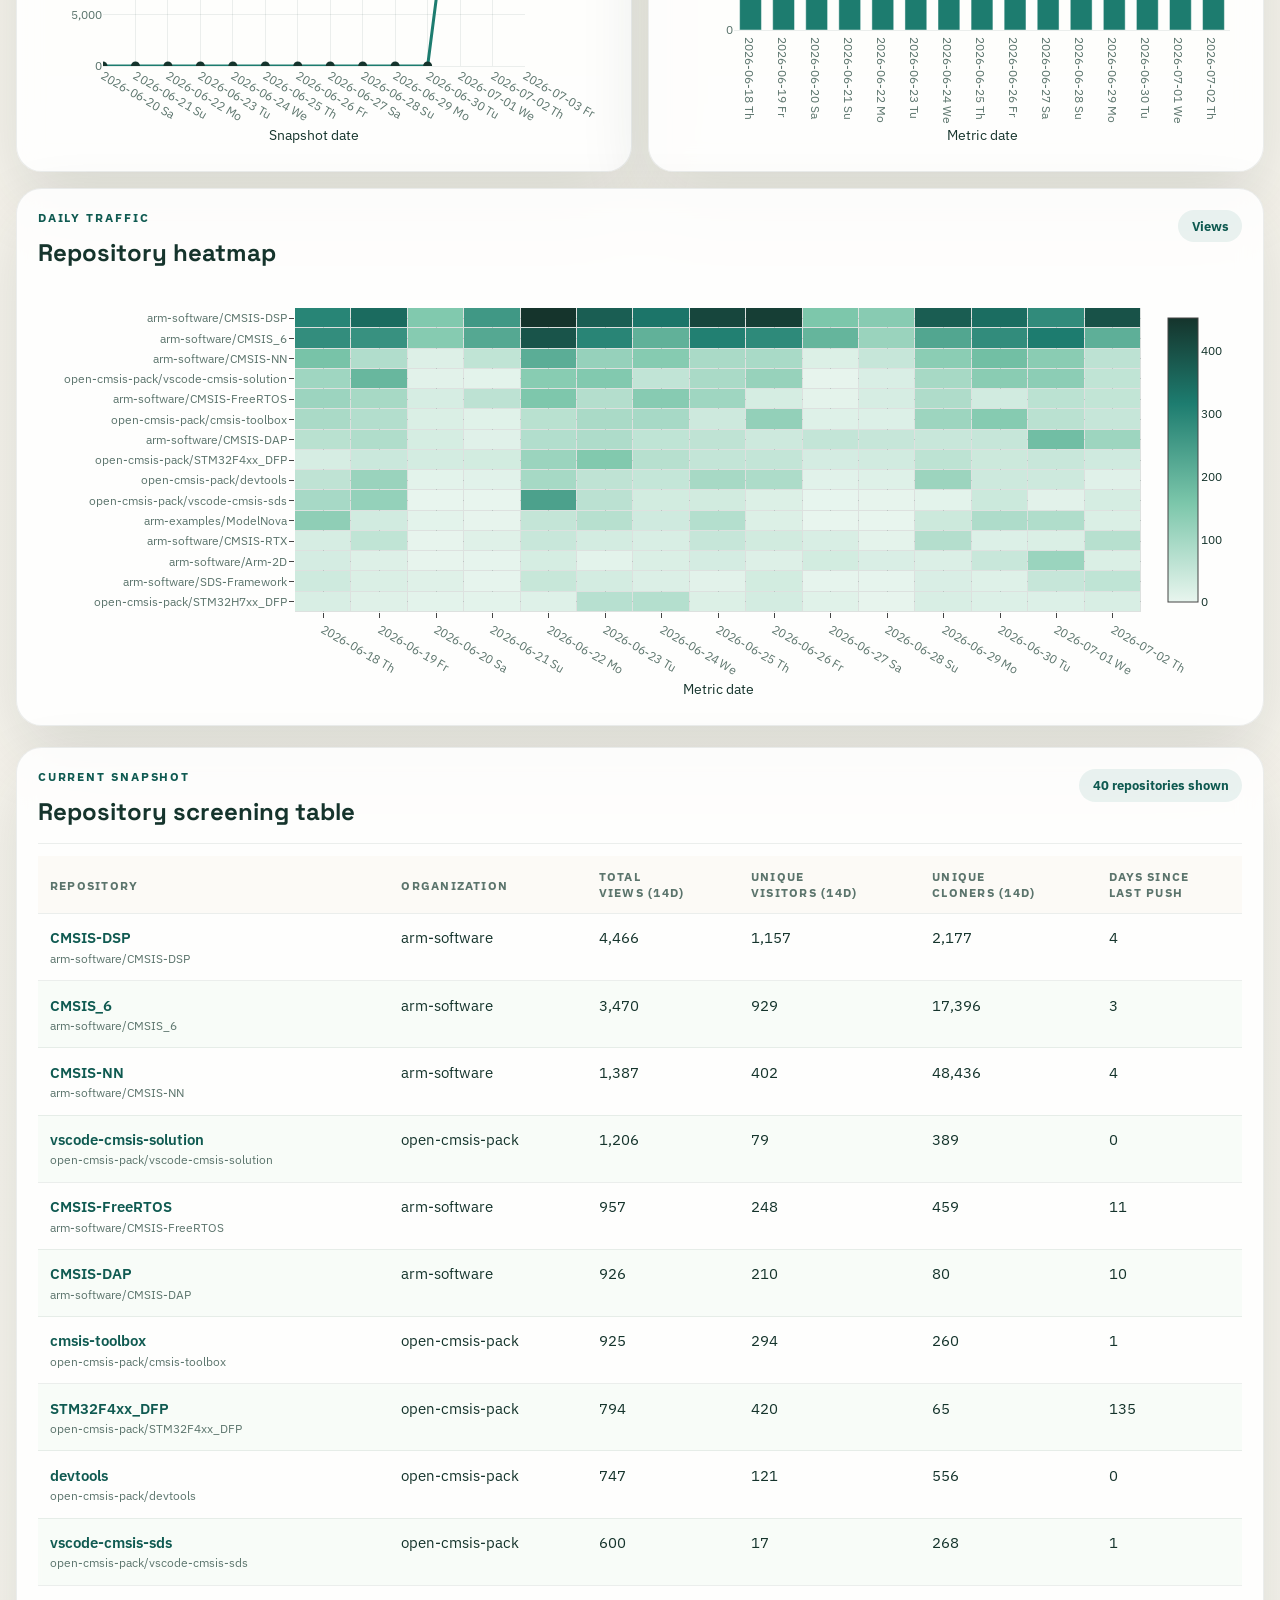
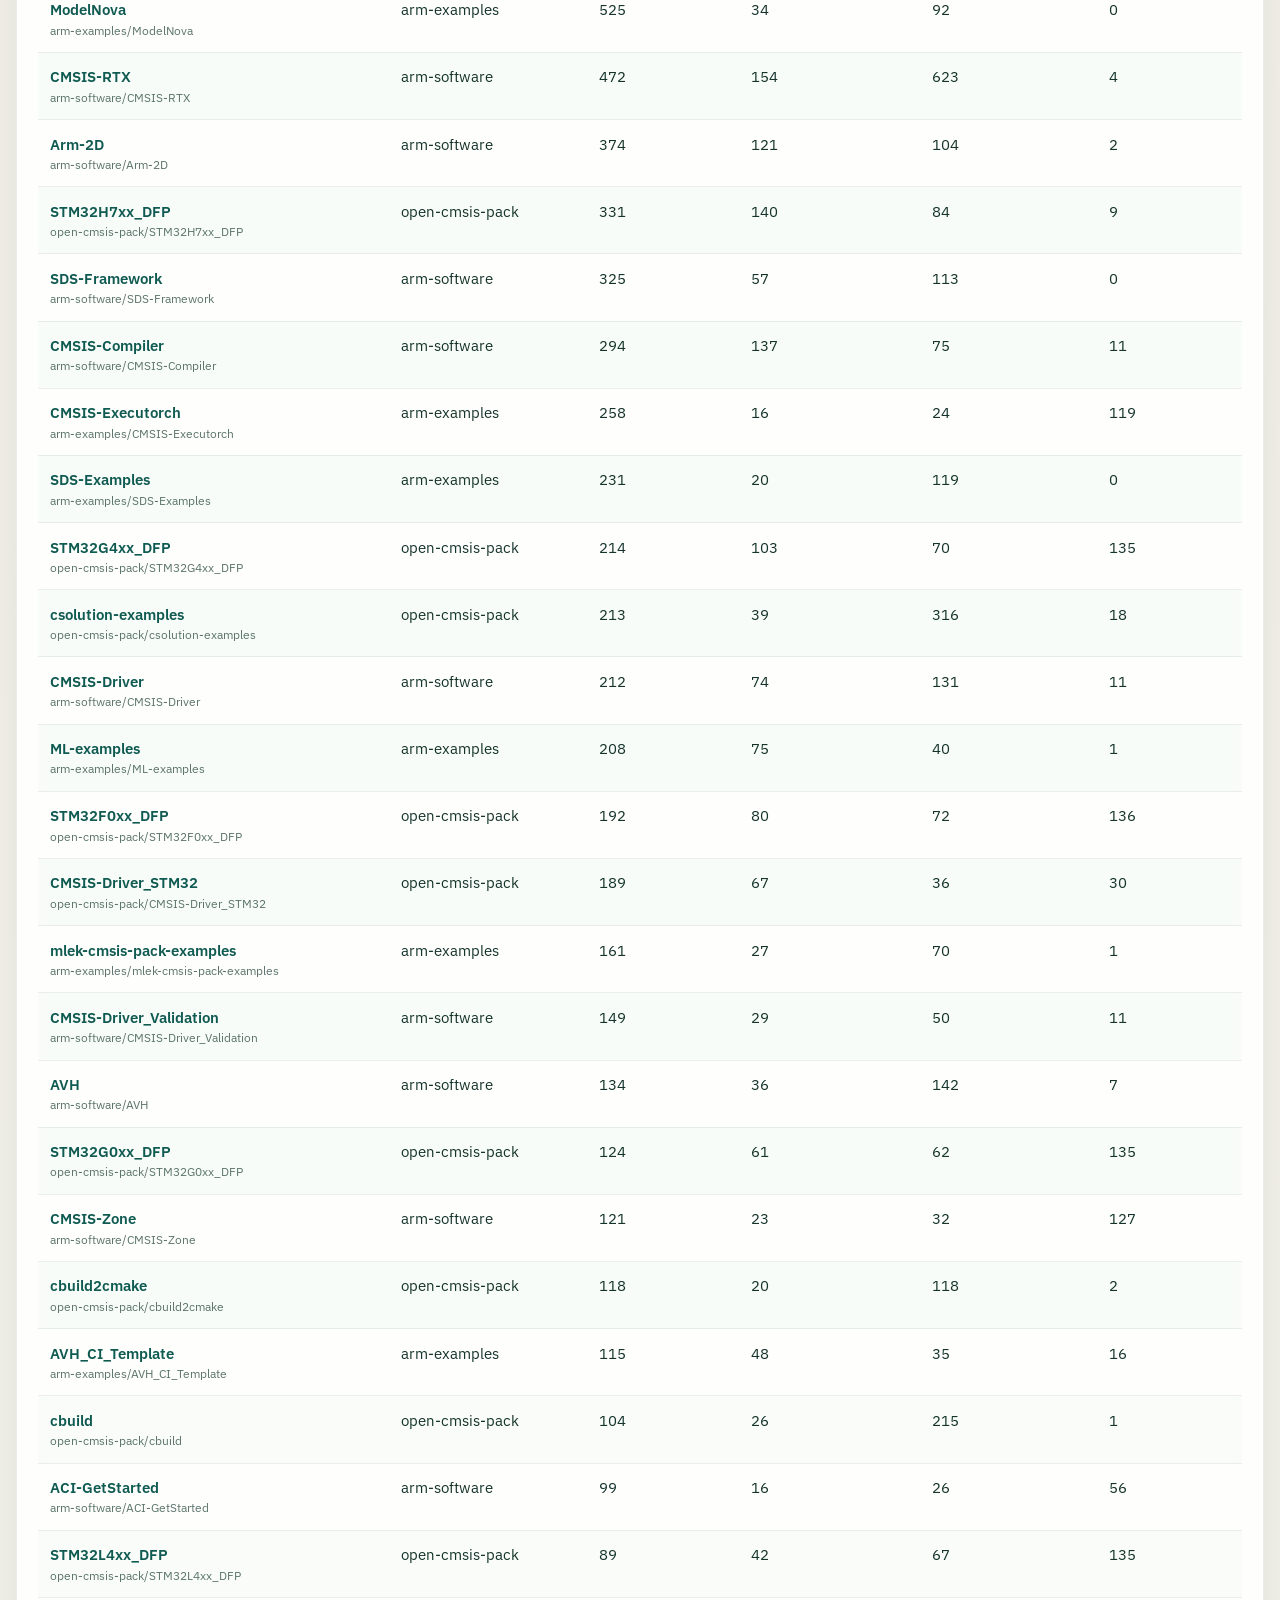
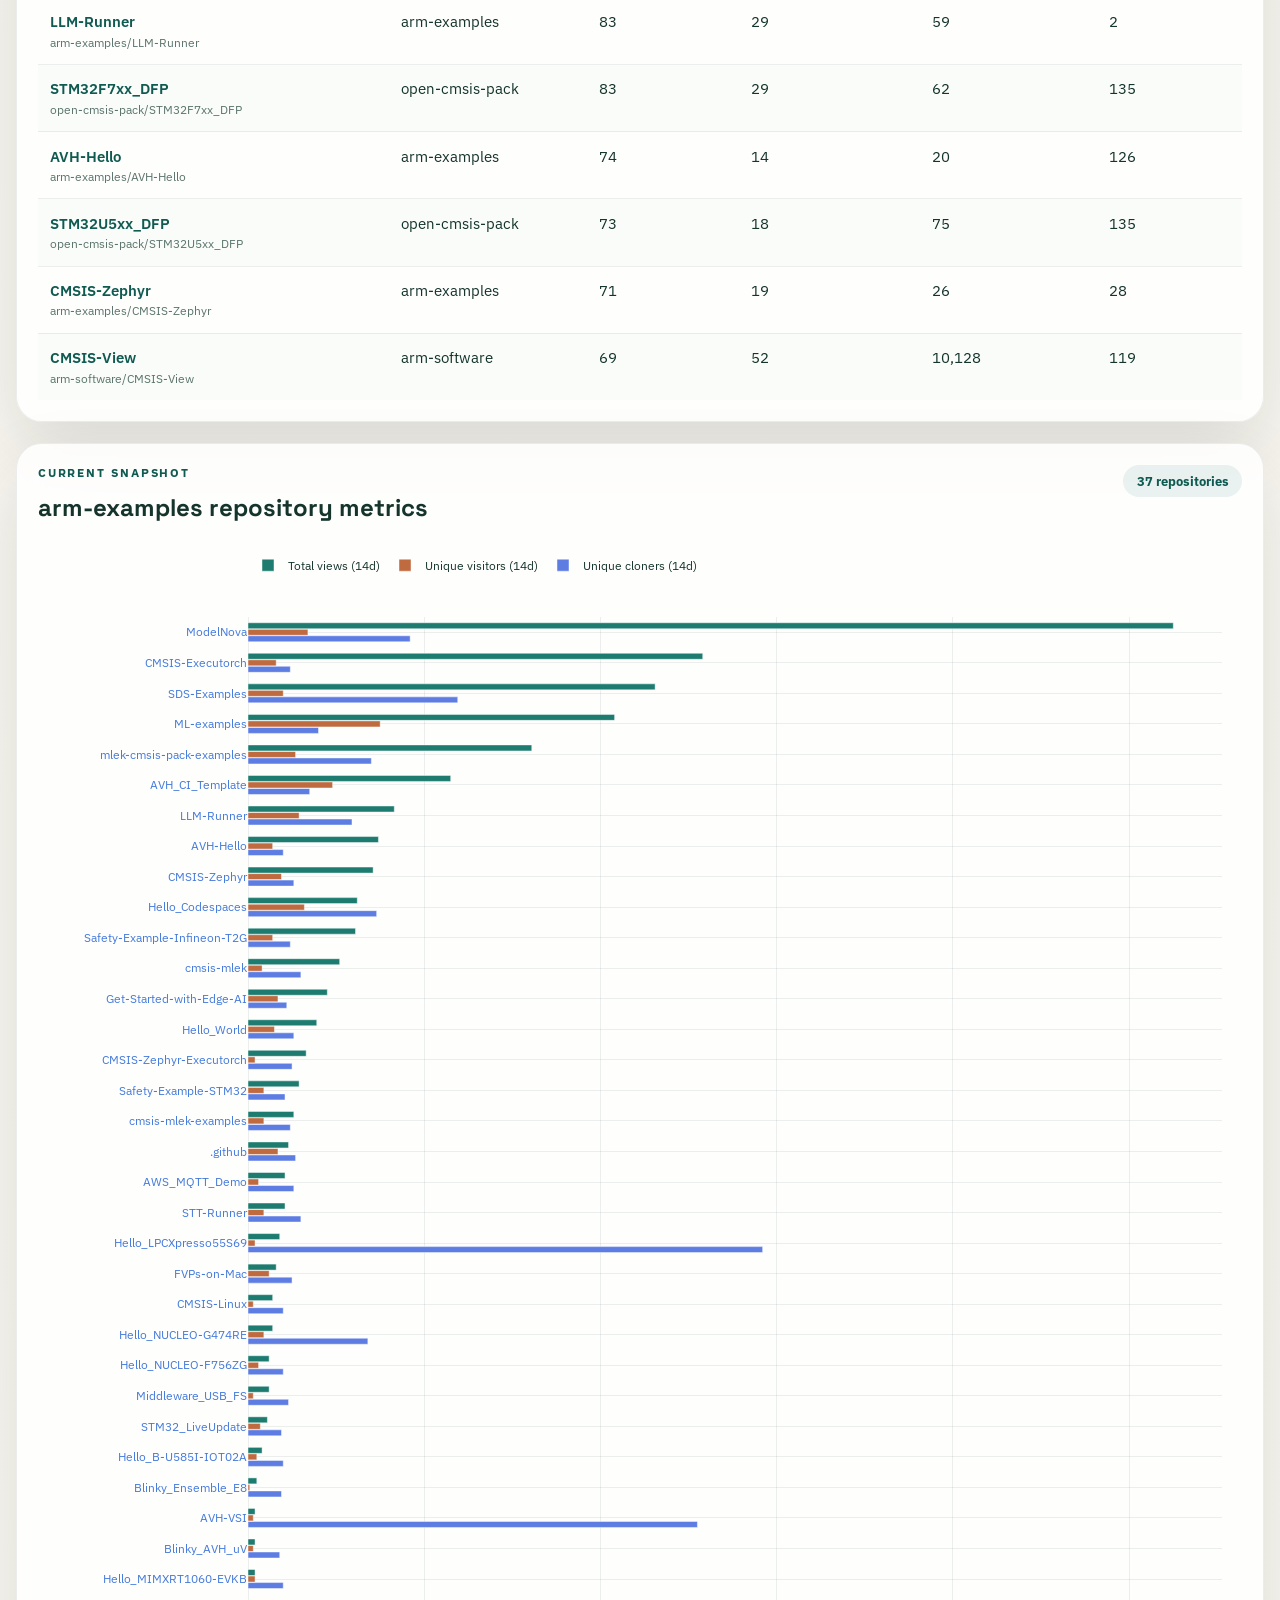
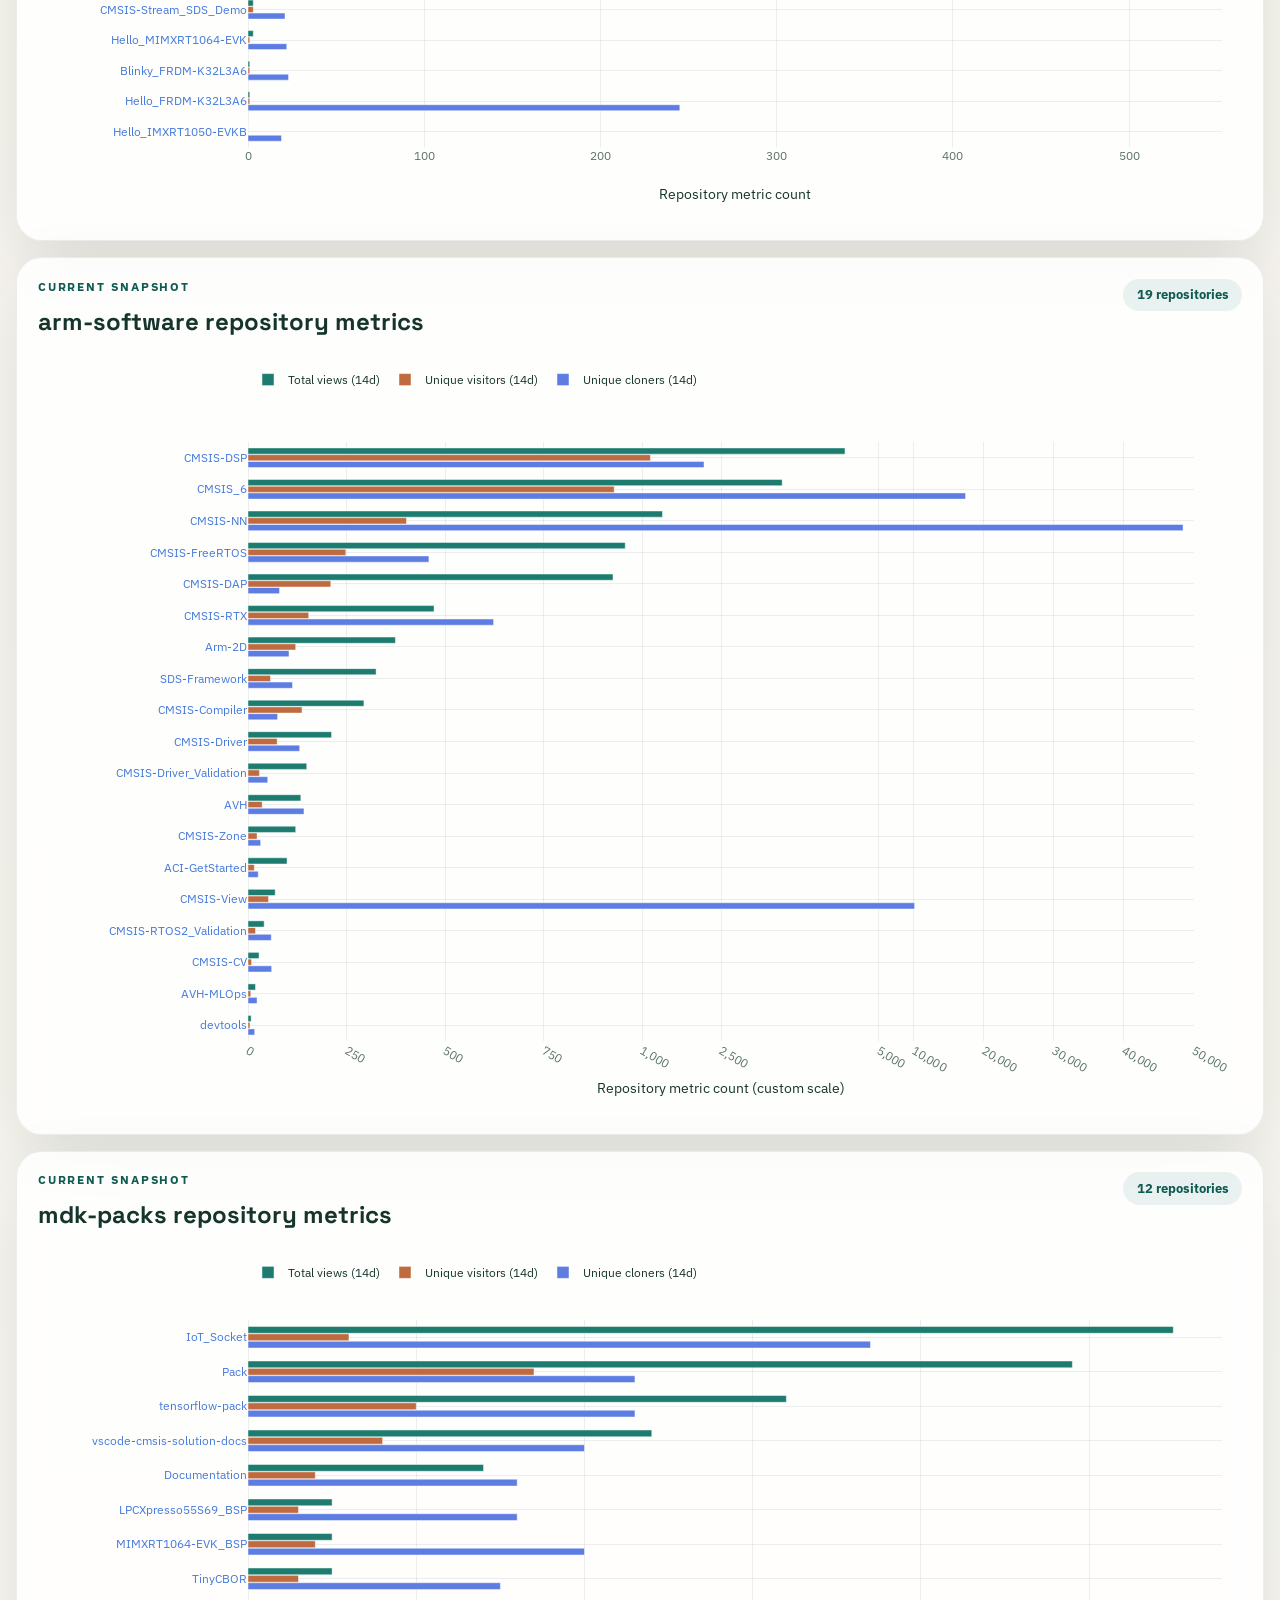
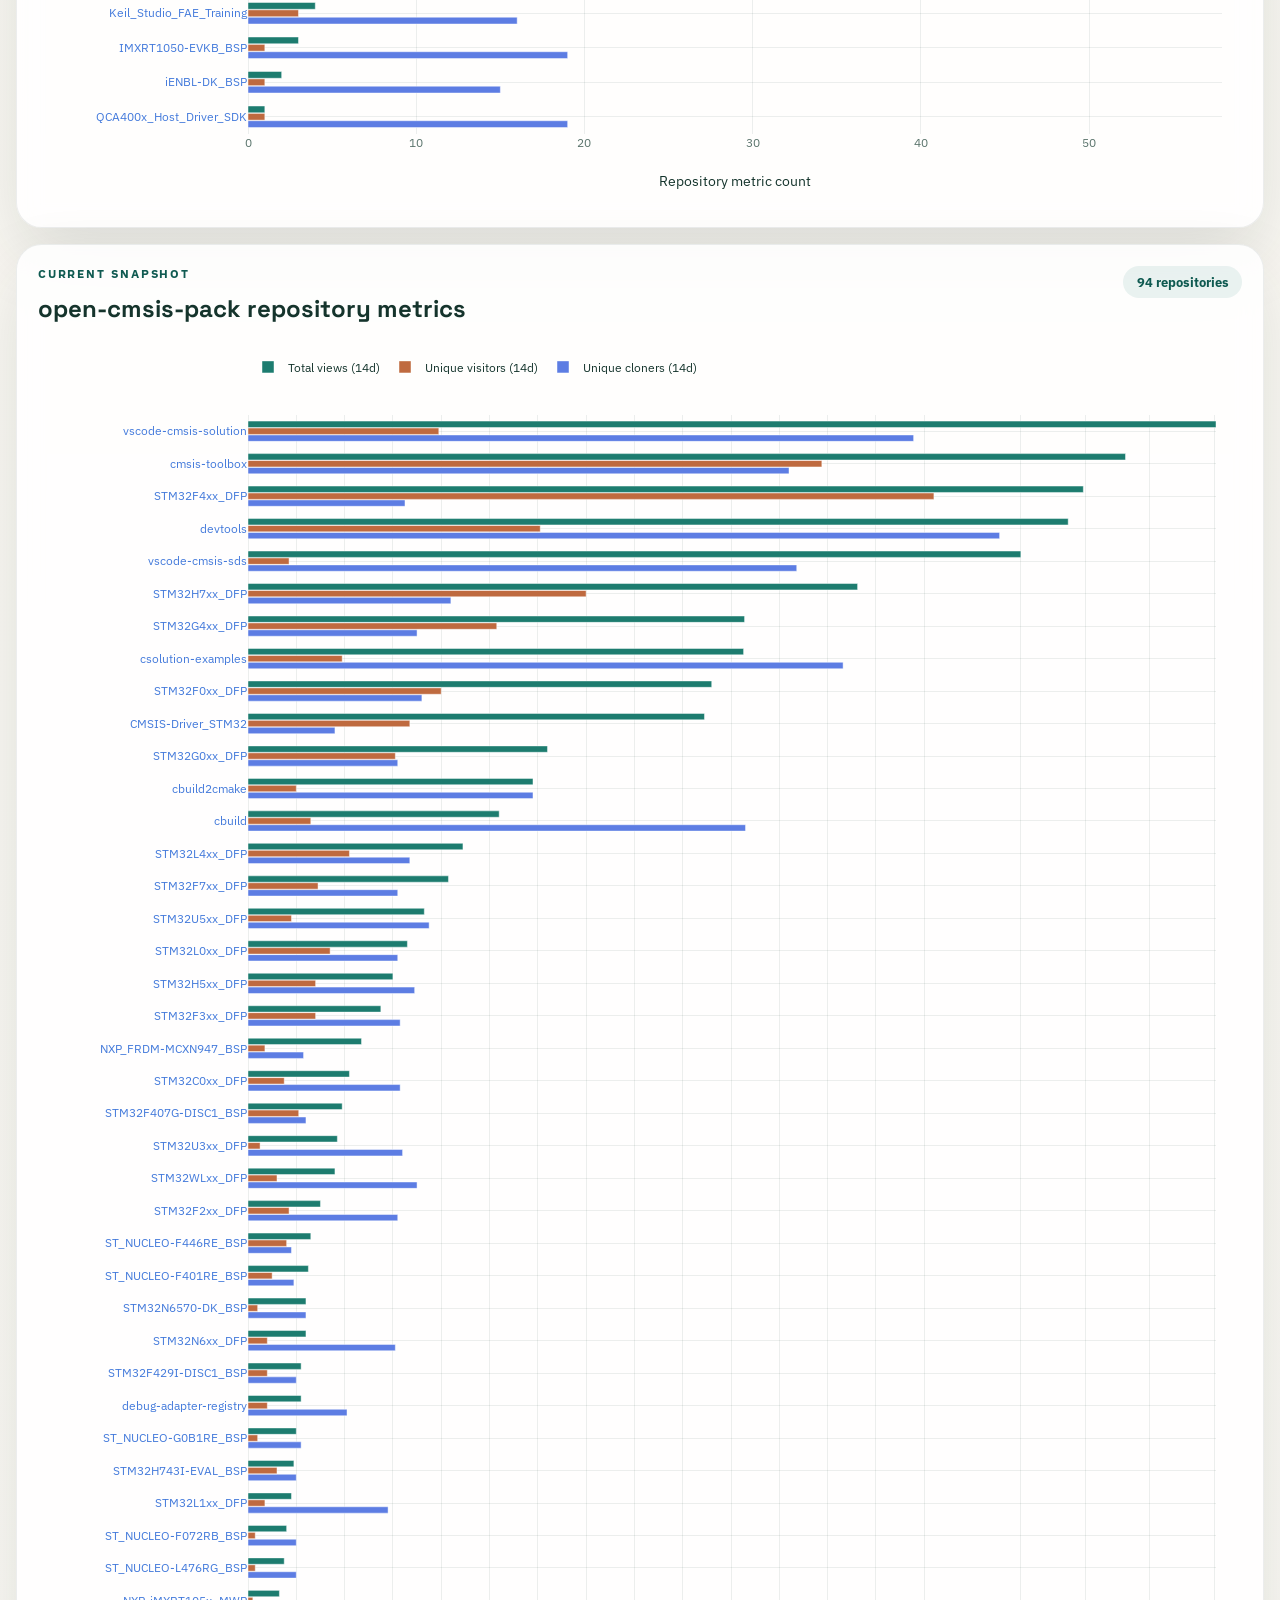
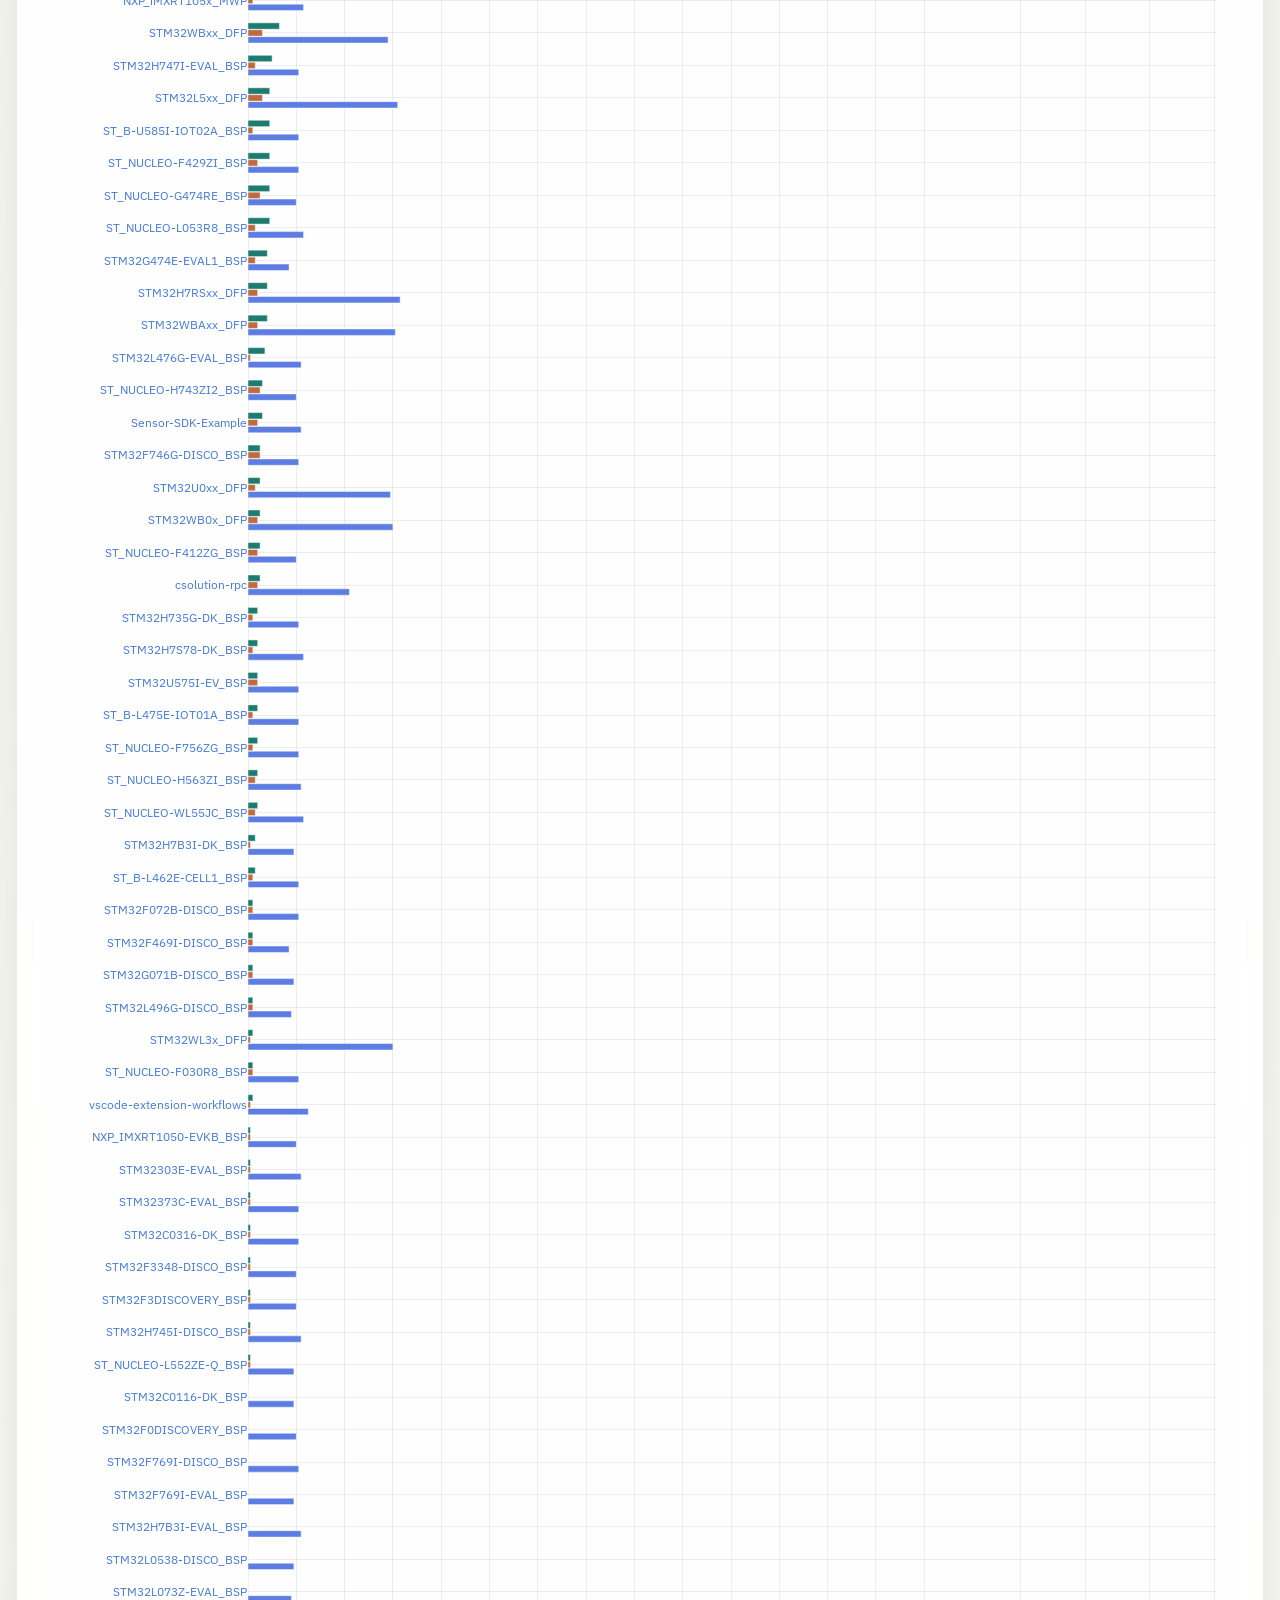
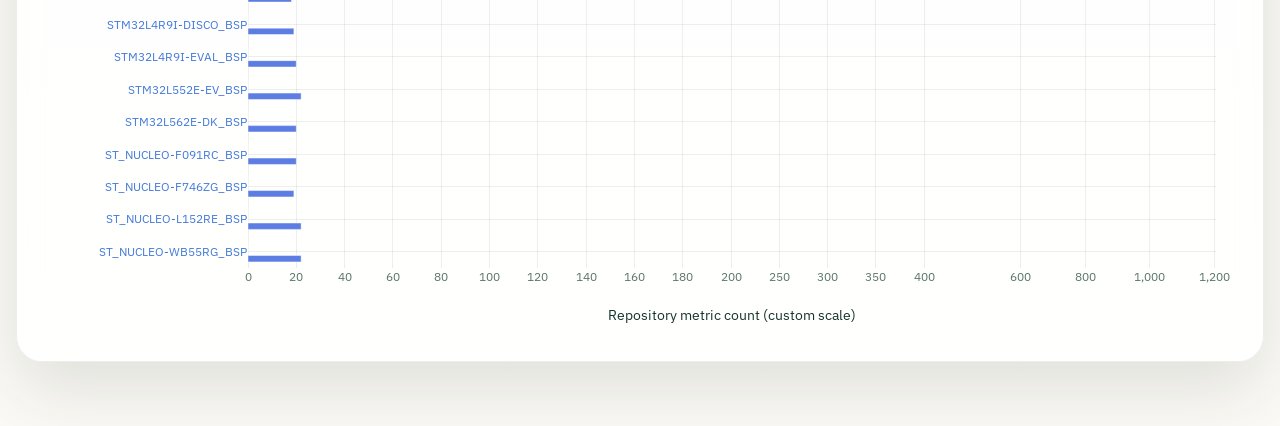
==== commit bbcd586e: "Updated dashboard layout" ====
--- a/docs/index.html
+++ b/docs/index.html
@@ -180,6 +180,52 @@
         </div>
 
       </section>
+
+      <section class="viz-grid">
+        <article class="card chart-card span-12">
+          <div class="card-heading">
+            <div>
+              <p class="section-kicker">Current Snapshot</p>
+              <h2>arm-examples repository metrics</h2>
+            </div>
+            <span class="pill">37 repositories</span>
+          </div>
+          <div id="arm-examples-repositories-chart" class="chart-surface repository-comparison"></div>
+        </article>
+
+        <article class="card chart-card span-12">
+          <div class="card-heading">
+            <div>
+              <p class="section-kicker">Current Snapshot</p>
+              <h2>arm-software repository metrics</h2>
+            </div>
+            <span class="pill">19 repositories</span>
+          </div>
+          <div id="arm-software-repositories-chart" class="chart-surface repository-comparison repository-comparison-medium"></div>
+        </article>
+
+        <article class="card chart-card span-12">
+          <div class="card-heading">
+            <div>
+              <p class="section-kicker">Current Snapshot</p>
+              <h2>mdk-packs repository metrics</h2>
+            </div>
+            <span class="pill">12 repositories</span>
+          </div>
+          <div id="mdk-packs-repositories-chart" class="chart-surface repository-comparison repository-comparison-small"></div>
+        </article>
+
+        <article class="card chart-card span-12">
+          <div class="card-heading">
+            <div>
+              <p class="section-kicker">Current Snapshot</p>
+              <h2>open-cmsis-pack repository metrics</h2>
+            </div>
+            <span class="pill">94 repositories</span>
+          </div>
+          <div id="open-cmsis-pack-repositories-chart" class="chart-surface repository-comparison repository-comparison-large"></div>
+        </article>
+      </section>
     </div>
   </body>
 </html>
--- a/docs/assets/dashboard.css
+++ b/docs/assets/dashboard.css
@@ -243,6 +243,22 @@
   min-height: 420px;
 }
 
+.repository-comparison {
+  min-height: 1280px;
+}
+
+.repository-comparison-medium {
+  min-height: 760px;
+}
+
+.repository-comparison-small {
+  min-height: 560px;
+}
+
+.repository-comparison-large {
+  min-height: 3200px;
+}
+
 .table-card {
   margin-top: 1.35rem;
 }
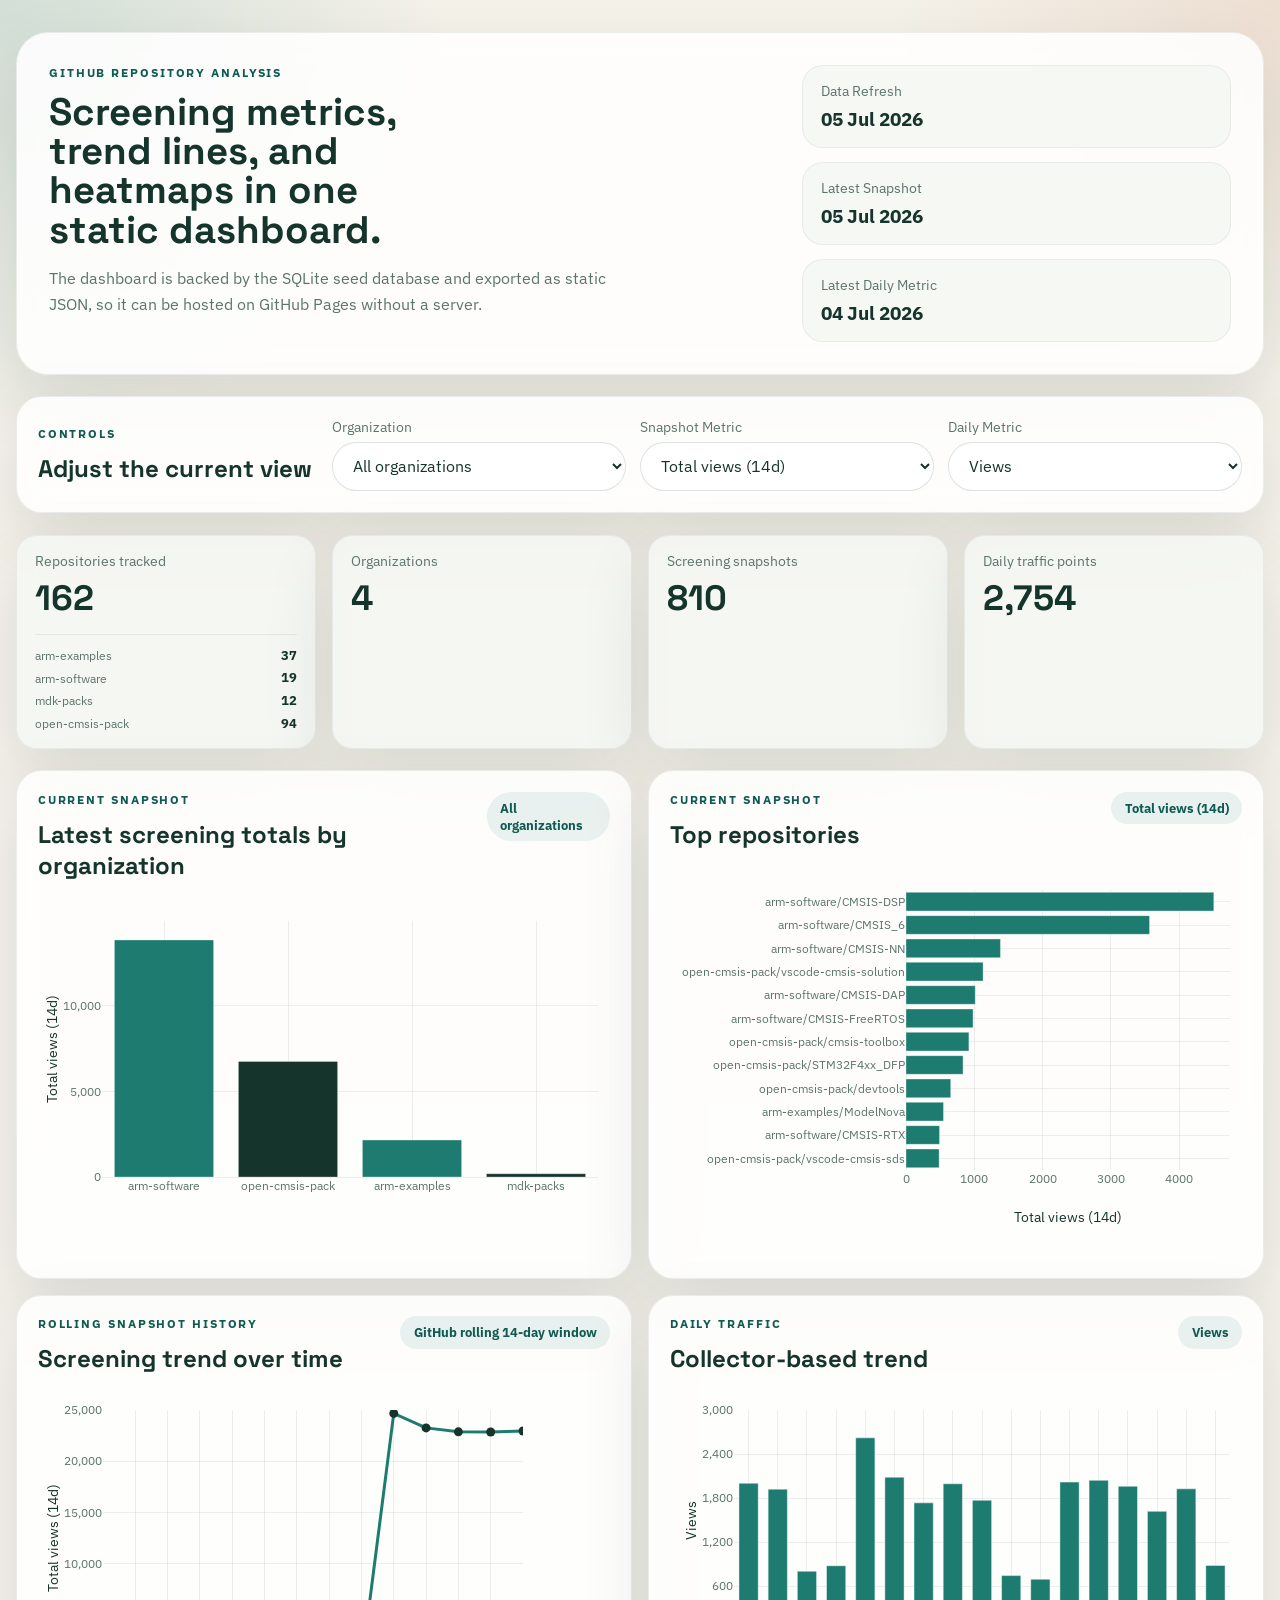
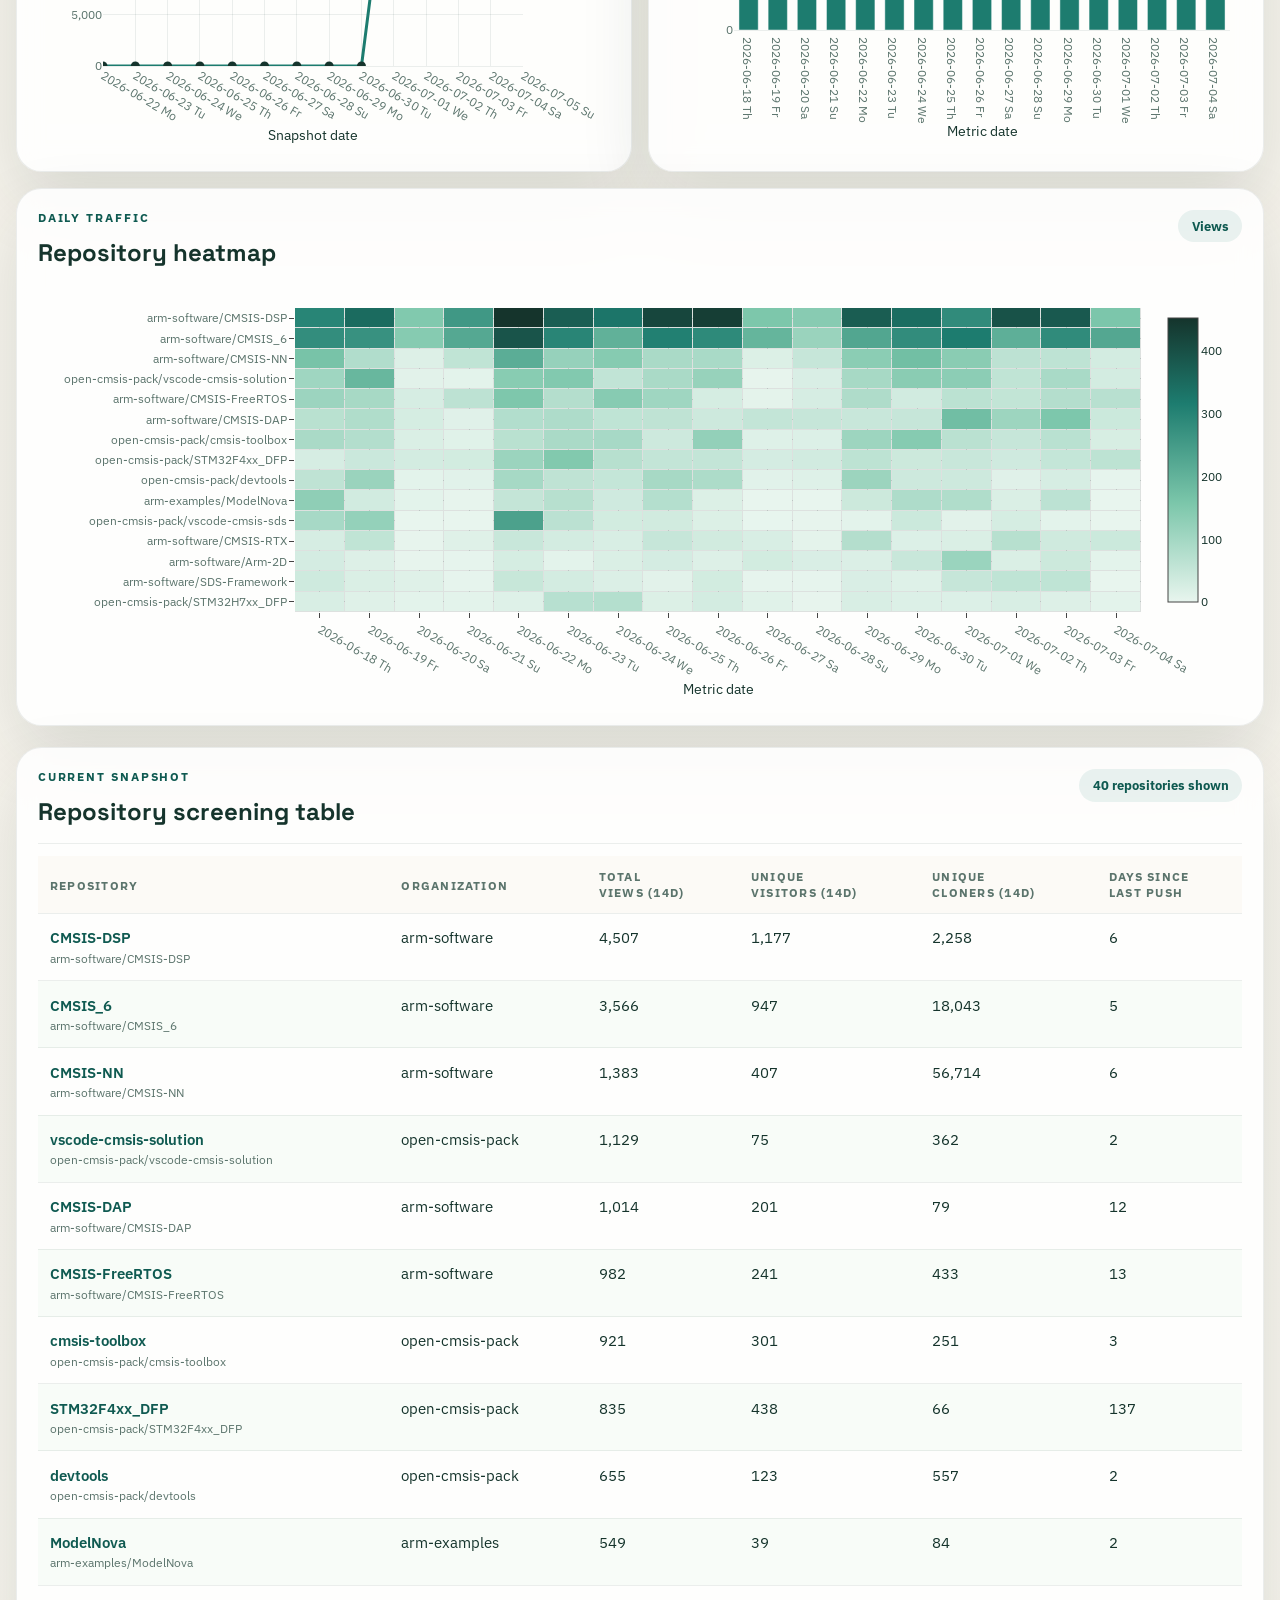
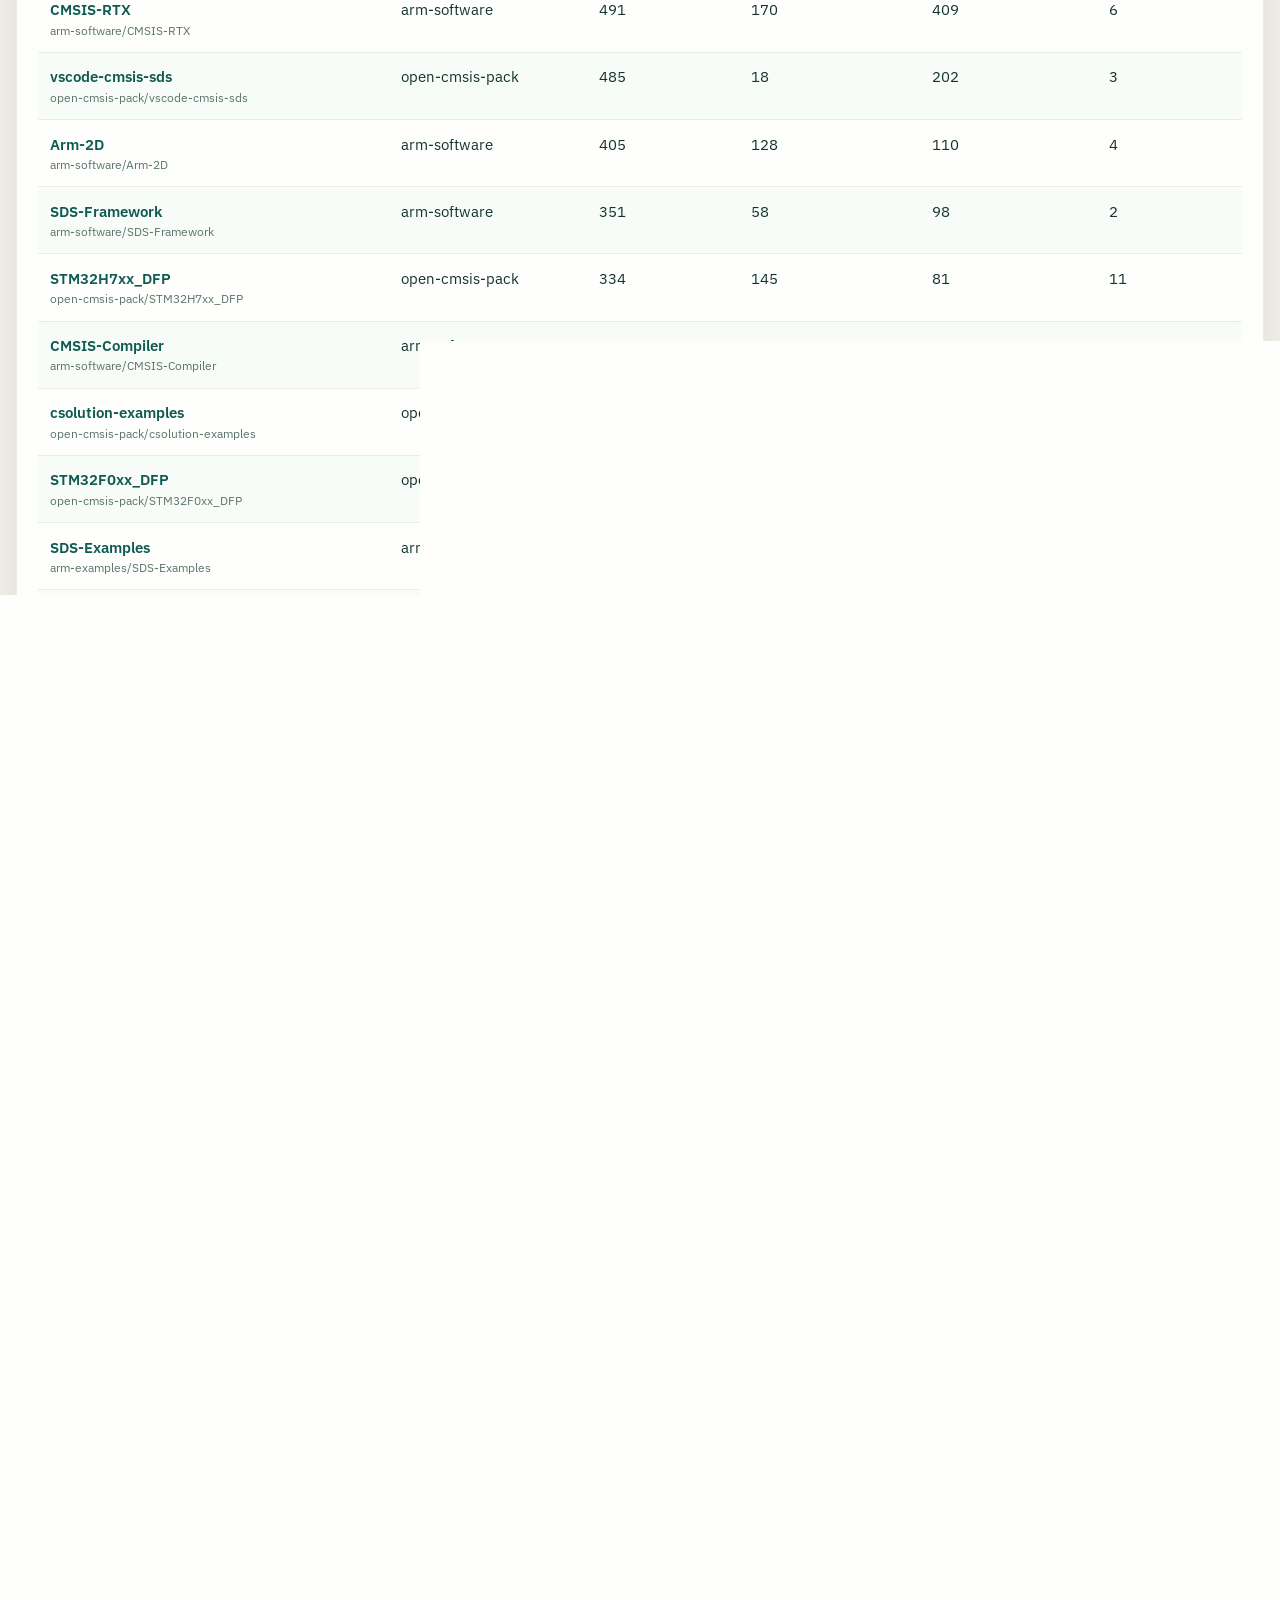
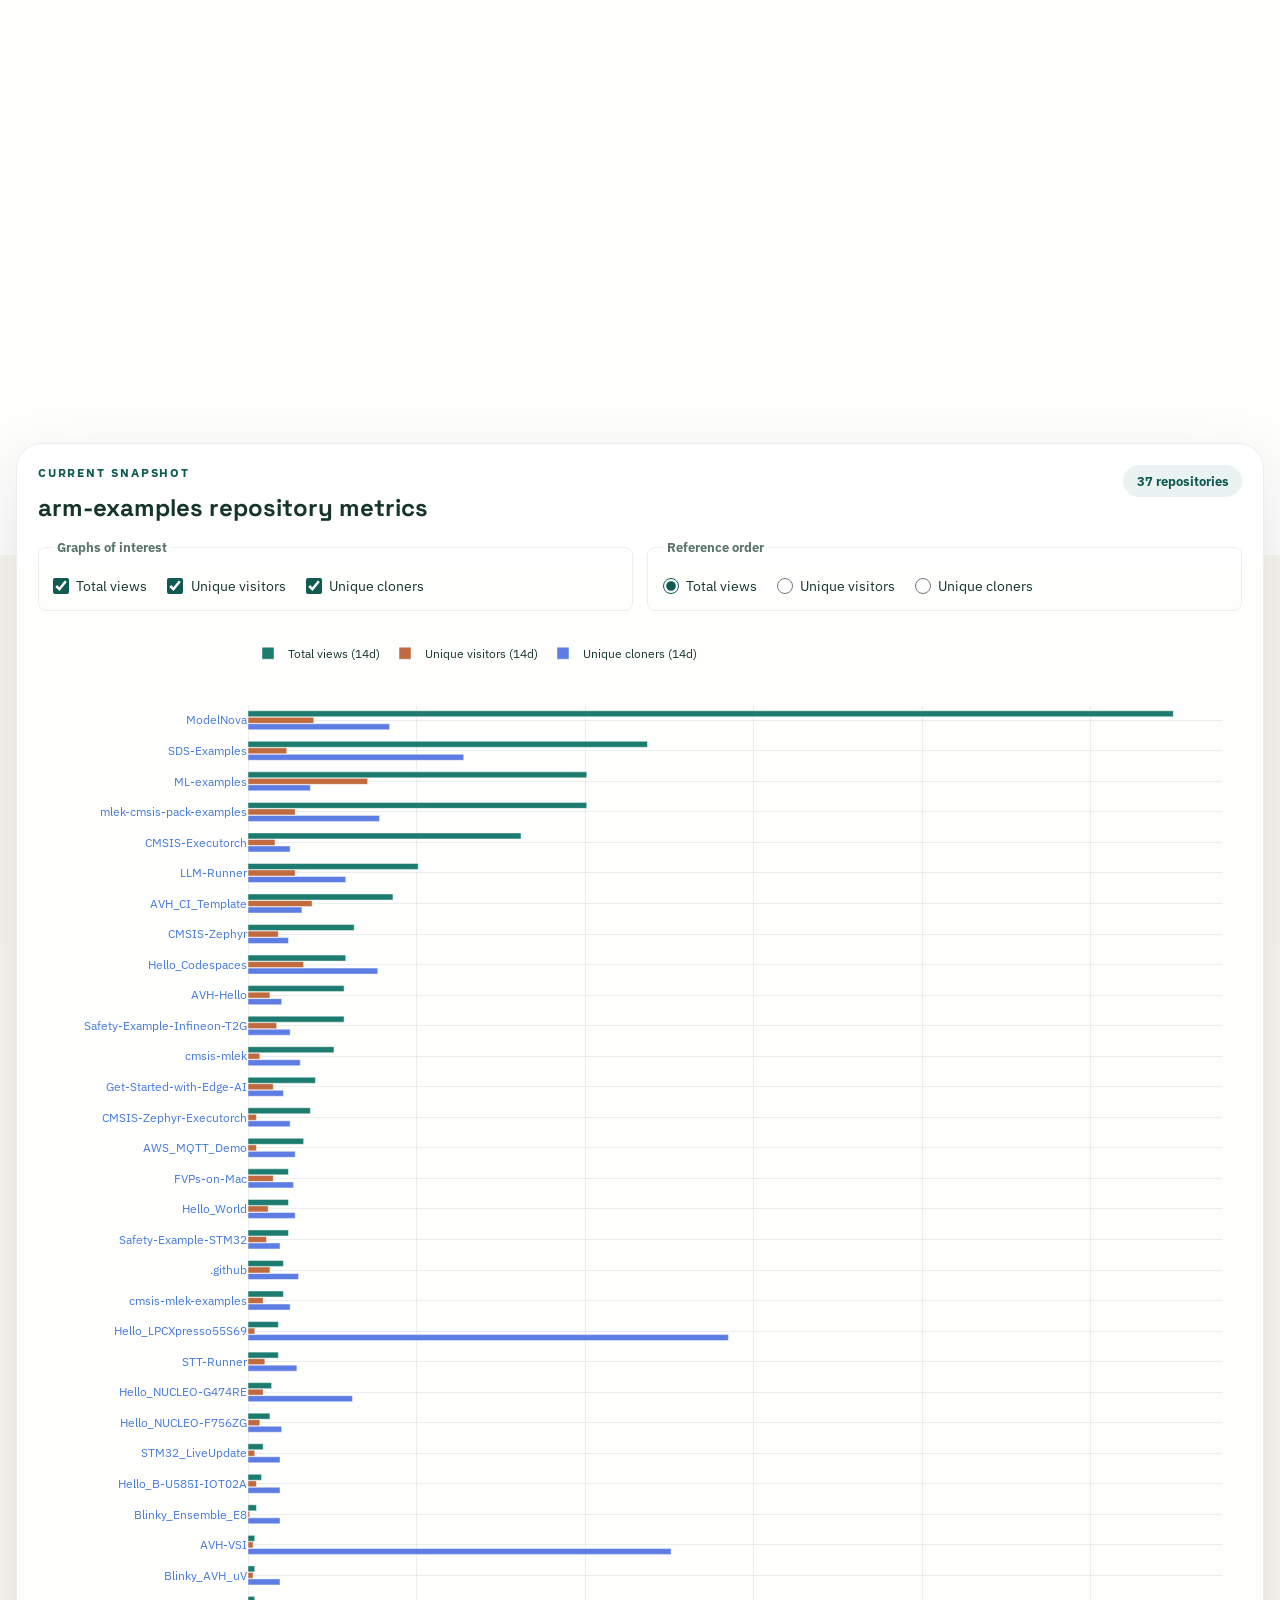
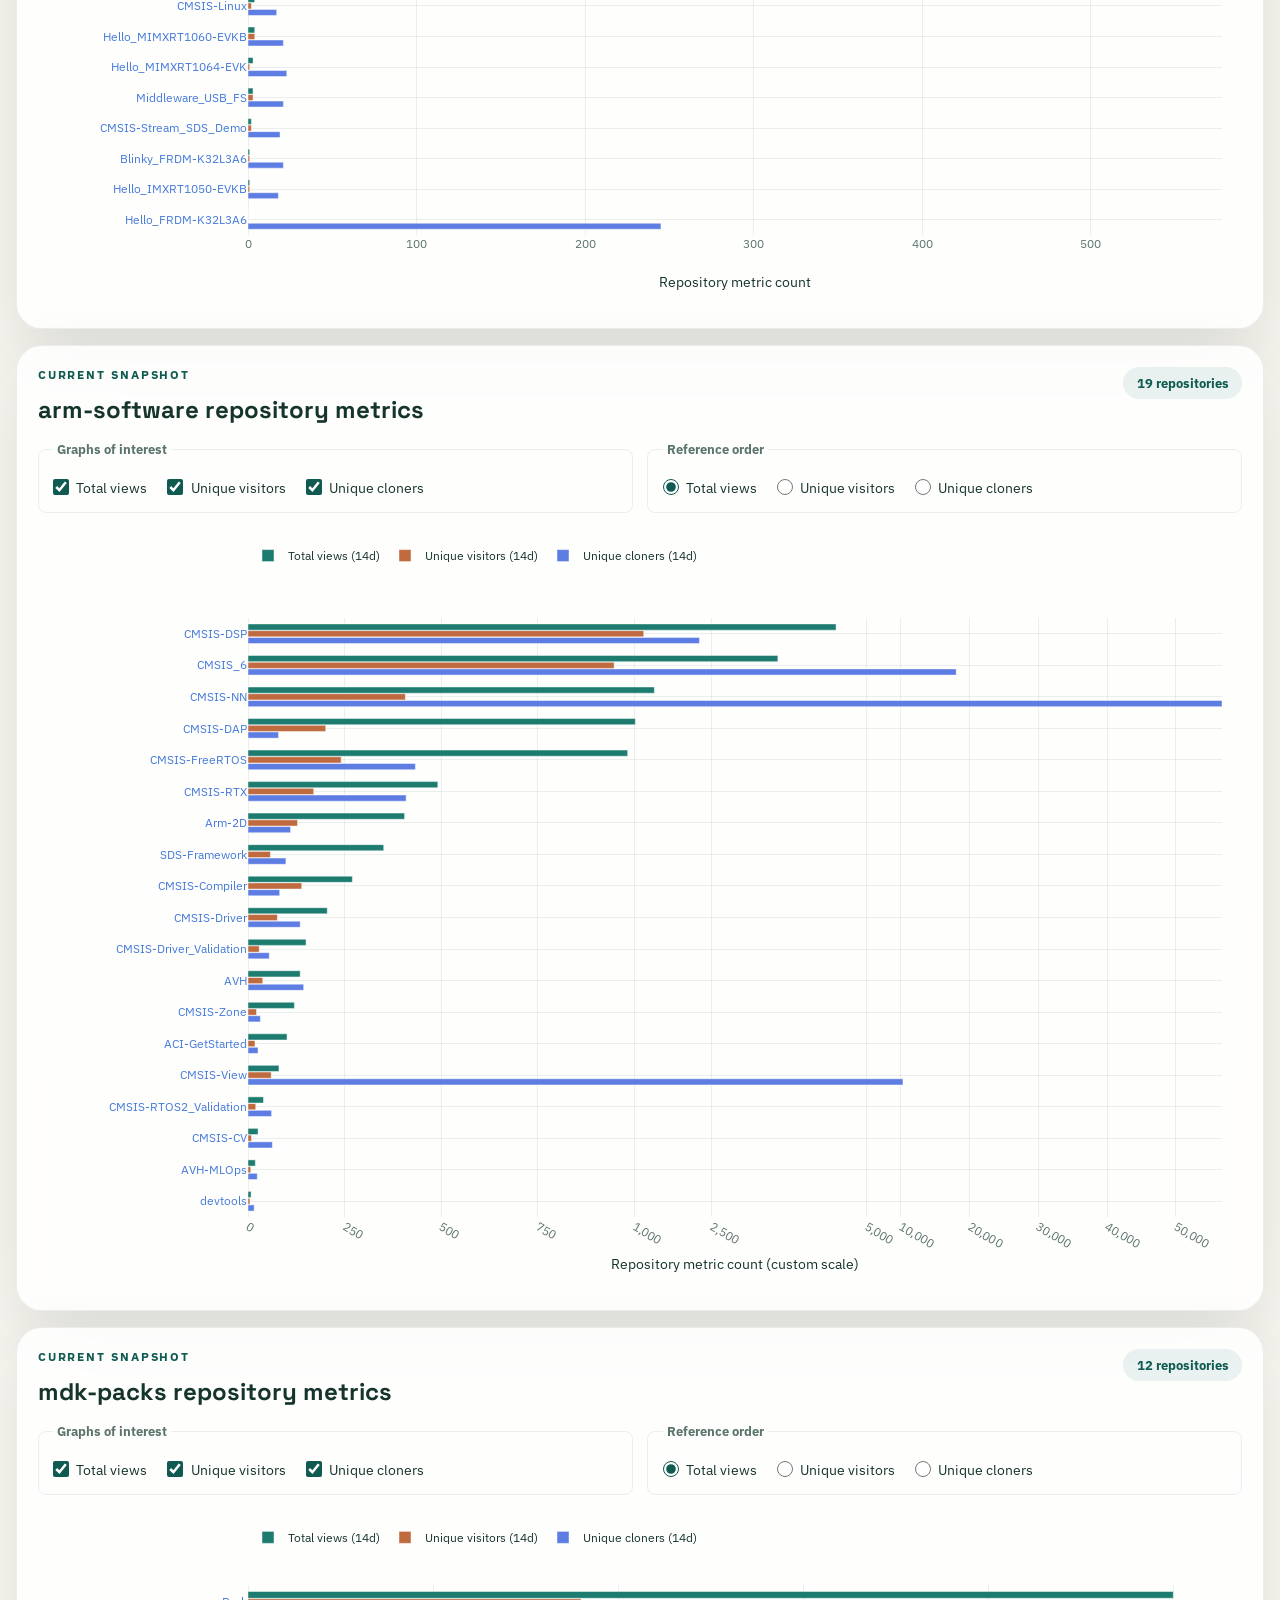
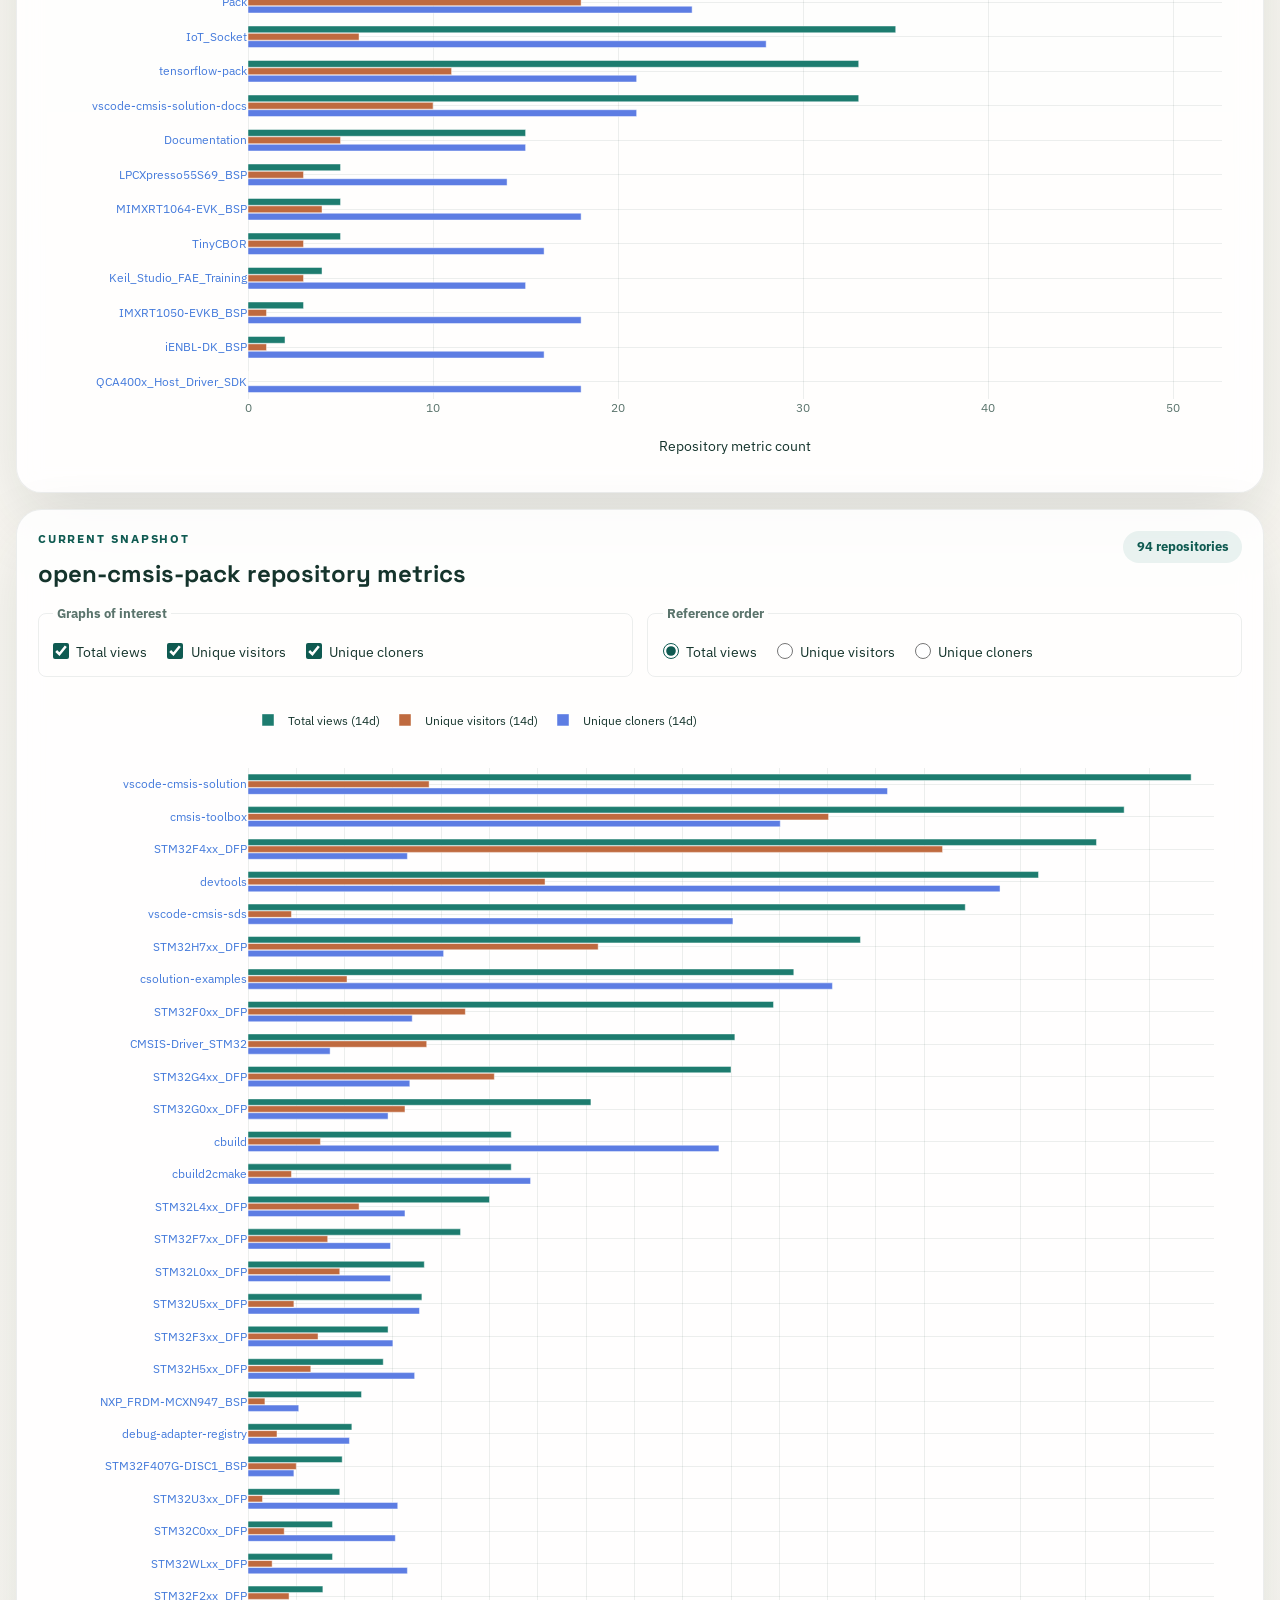
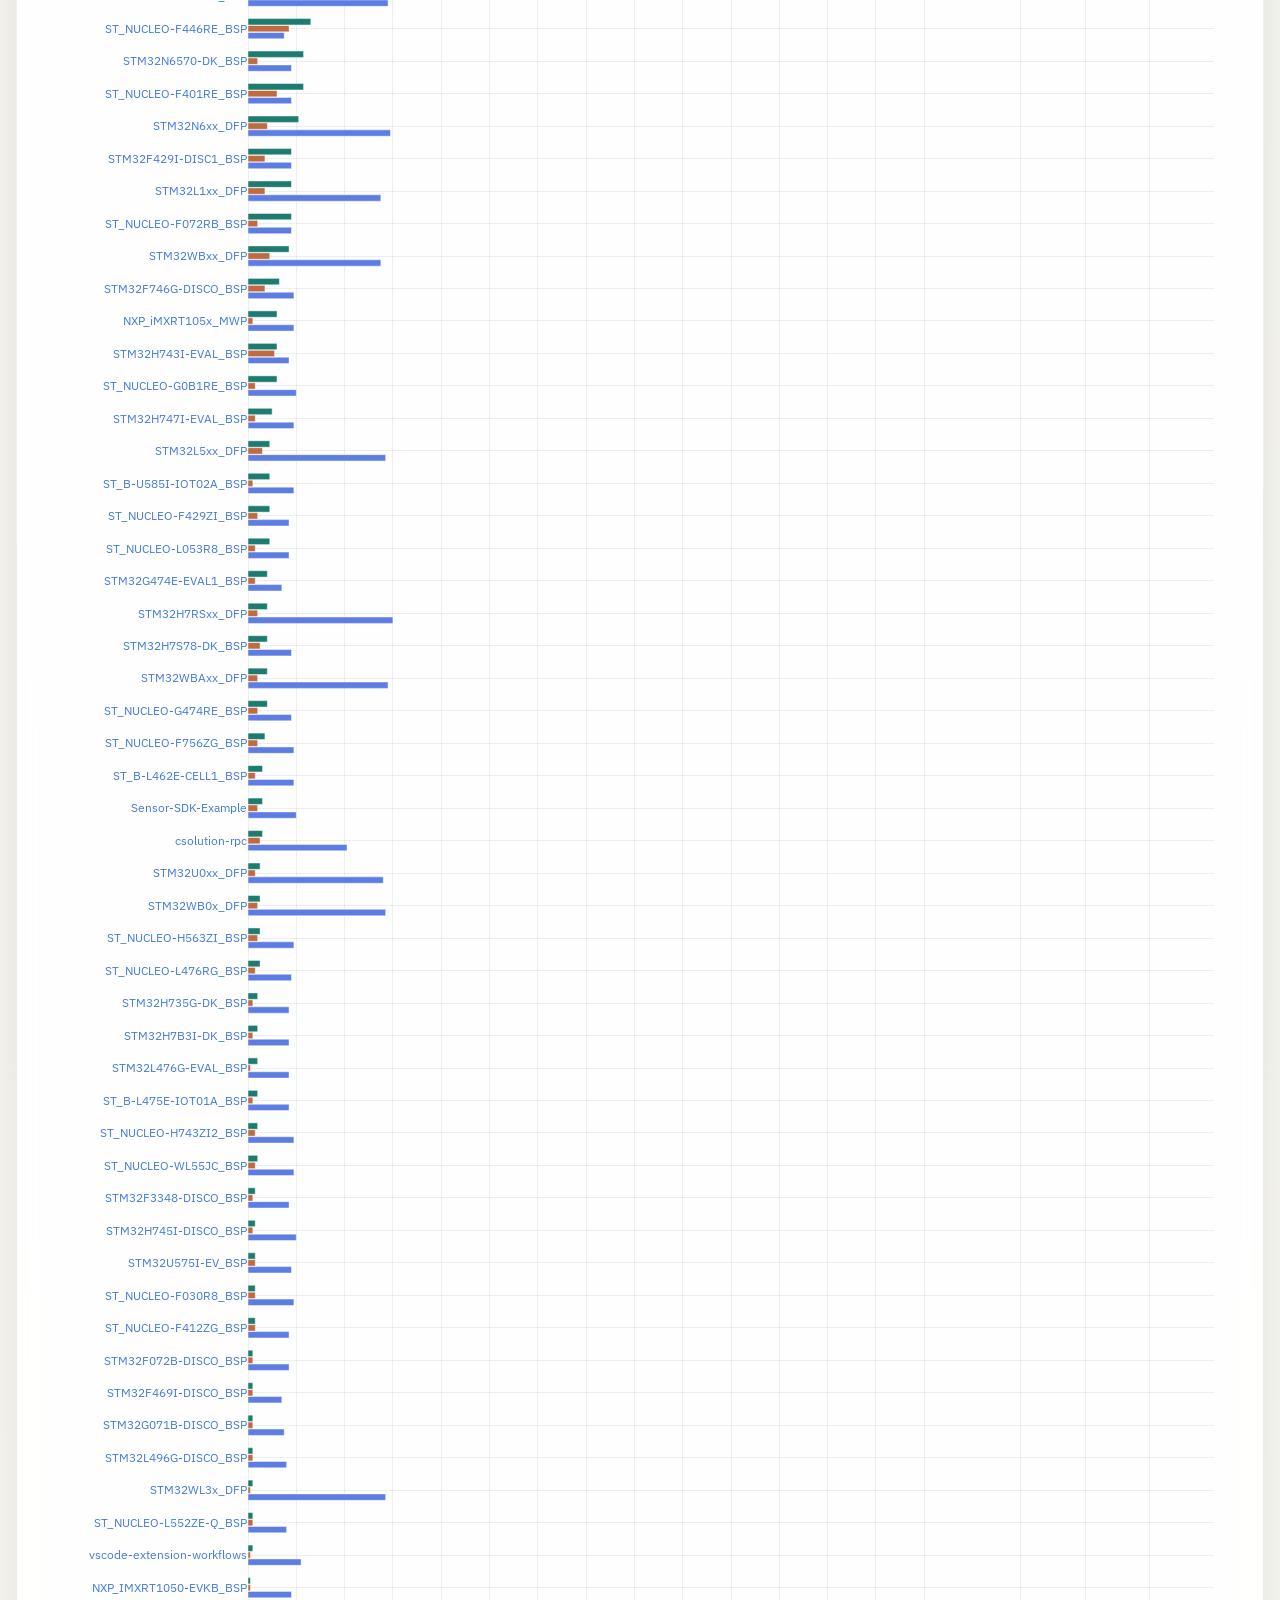
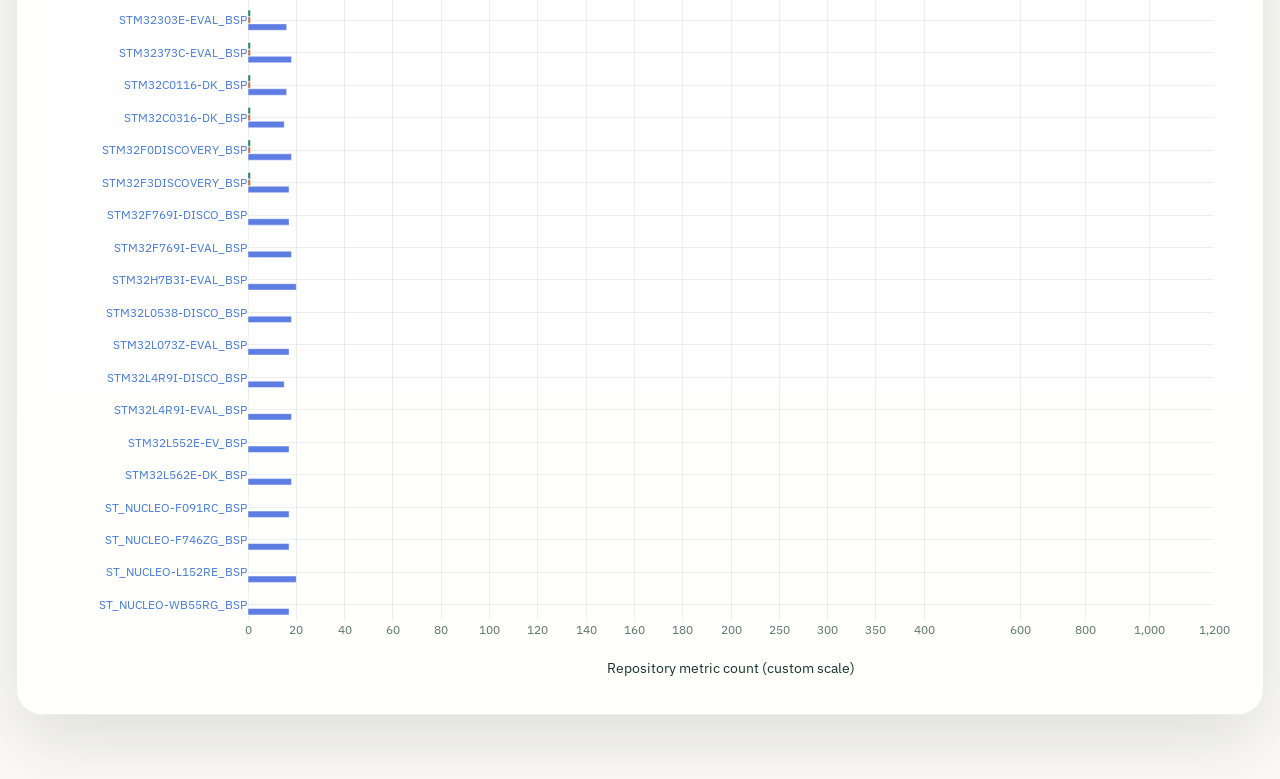
==== commit eaf0ba6c: "Updated dashboard layout" ====
--- a/docs/index.html
+++ b/docs/index.html
@@ -190,7 +190,70 @@
             </div>
             <span class="pill">37 repositories</span>
           </div>
-          <div id="arm-examples-repositories-chart" class="chart-surface repository-comparison"></div>
+          <div class="repository-chart-controls" aria-label="arm-examples repository metric controls">
+            <fieldset class="metric-control-group">
+              <legend>Graphs of interest</legend>
+              <label class="metric-choice">
+                <input
+                  type="checkbox"
+                  name="arm-examples-metric"
+                  value="total_views_14d"
+                  checked
+                />
+                <span>Total views</span>
+              </label>
+              <label class="metric-choice">
+                <input
+                  type="checkbox"
+                  name="arm-examples-metric"
+                  value="unique_visitors_14d"
+                  checked
+                />
+                <span>Unique visitors</span>
+              </label>
+              <label class="metric-choice">
+                <input
+                  type="checkbox"
+                  name="arm-examples-metric"
+                  value="unique_cloners_14d"
+                  checked
+                />
+                <span>Unique cloners</span>
+              </label>
+            </fieldset>
+            <fieldset class="metric-control-group">
+              <legend>Reference order</legend>
+              <label class="metric-choice">
+                <input
+                  type="radio"
+                  name="arm-examples-order"
+                  value="total_views_14d"
+                  checked
+                />
+                <span>Total views</span>
+              </label>
+              <label class="metric-choice">
+                <input
+                  type="radio"
+                  name="arm-examples-order"
+                  value="unique_visitors_14d"
+                />
+                <span>Unique visitors</span>
+              </label>
+              <label class="metric-choice">
+                <input
+                  type="radio"
+                  name="arm-examples-order"
+                  value="unique_cloners_14d"
+                />
+                <span>Unique cloners</span>
+              </label>
+            </fieldset>
+          </div>
+          <div
+            id="arm-examples-repositories-chart"
+            class="chart-surface repository-comparison"
+          ></div>
         </article>
 
         <article class="card chart-card span-12">
@@ -201,6 +264,66 @@
             </div>
             <span class="pill">19 repositories</span>
           </div>
+          <div class="repository-chart-controls" aria-label="arm-software repository metric controls">
+            <fieldset class="metric-control-group">
+              <legend>Graphs of interest</legend>
+              <label class="metric-choice">
+                <input
+                  type="checkbox"
+                  name="arm-software-metric"
+                  value="total_views_14d"
+                  checked
+                />
+                <span>Total views</span>
+              </label>
+              <label class="metric-choice">
+                <input
+                  type="checkbox"
+                  name="arm-software-metric"
+                  value="unique_visitors_14d"
+                  checked
+                />
+                <span>Unique visitors</span>
+              </label>
+              <label class="metric-choice">
+                <input
+                  type="checkbox"
+                  name="arm-software-metric"
+                  value="unique_cloners_14d"
+                  checked
+                />
+                <span>Unique cloners</span>
+              </label>
+            </fieldset>
+            <fieldset class="metric-control-group">
+              <legend>Reference order</legend>
+              <label class="metric-choice">
+                <input
+                  type="radio"
+                  name="arm-software-order"
+                  value="total_views_14d"
+                  checked
+                />
+                <span>Total views</span>
+              </label>
+              <label class="metric-choice">
+                <input
+                  type="radio"
+                  name="arm-software-order"
+                  value="unique_visitors_14d"
+                />
+                <span>Unique visitors</span>
+              </label>
+              <label class="metric-choice">
+                <input
+                  type="radio"
+                  name="arm-software-order"
+                  value="unique_cloners_14d"
+                />
+                <span>Unique cloners</span>
+              </label>
+            </fieldset>
+          </div>
           <div id="arm-software-repositories-chart" class="chart-surface repository-comparison repository-comparison-medium"></div>
         </article>
 
@@ -212,6 +335,66 @@
             </div>
             <span class="pill">12 repositories</span>
           </div>
+          <div class="repository-chart-controls" aria-label="mdk-packs repository metric controls">
+            <fieldset class="metric-control-group">
+              <legend>Graphs of interest</legend>
+              <label class="metric-choice">
+                <input
+                  type="checkbox"
+                  name="mdk-packs-metric"
+                  value="total_views_14d"
+                  checked
+                />
+                <span>Total views</span>
+              </label>
+              <label class="metric-choice">
+                <input
+                  type="checkbox"
+                  name="mdk-packs-metric"
+                  value="unique_visitors_14d"
+                  checked
+                />
+                <span>Unique visitors</span>
+              </label>
+              <label class="metric-choice">
+                <input
+                  type="checkbox"
+                  name="mdk-packs-metric"
+                  value="unique_cloners_14d"
+                  checked
+                />
+                <span>Unique cloners</span>
+              </label>
+            </fieldset>
+            <fieldset class="metric-control-group">
+              <legend>Reference order</legend>
+              <label class="metric-choice">
+                <input
+                  type="radio"
+                  name="mdk-packs-order"
+                  value="total_views_14d"
+                  checked
+                />
+                <span>Total views</span>
+              </label>
+              <label class="metric-choice">
+                <input
+                  type="radio"
+                  name="mdk-packs-order"
+                  value="unique_visitors_14d"
+                />
+                <span>Unique visitors</span>
+              </label>
+              <label class="metric-choice">
+                <input
+                  type="radio"
+                  name="mdk-packs-order"
+                  value="unique_cloners_14d"
+                />
+                <span>Unique cloners</span>
+              </label>
+            </fieldset>
+          </div>
           <div id="mdk-packs-repositories-chart" class="chart-surface repository-comparison repository-comparison-small"></div>
         </article>
 
@@ -222,6 +405,66 @@
               <h2>open-cmsis-pack repository metrics</h2>
             </div>
             <span class="pill">94 repositories</span>
+          </div>
+          <div class="repository-chart-controls" aria-label="open-cmsis-pack repository metric controls">
+            <fieldset class="metric-control-group">
+              <legend>Graphs of interest</legend>
+              <label class="metric-choice">
+                <input
+                  type="checkbox"
+                  name="open-cmsis-pack-metric"
+                  value="total_views_14d"
+                  checked
+                />
+                <span>Total views</span>
+              </label>
+              <label class="metric-choice">
+                <input
+                  type="checkbox"
+                  name="open-cmsis-pack-metric"
+                  value="unique_visitors_14d"
+                  checked
+                />
+                <span>Unique visitors</span>
+              </label>
+              <label class="metric-choice">
+                <input
+                  type="checkbox"
+                  name="open-cmsis-pack-metric"
+                  value="unique_cloners_14d"
+                  checked
+                />
+                <span>Unique cloners</span>
+              </label>
+            </fieldset>
+            <fieldset class="metric-control-group">
+              <legend>Reference order</legend>
+              <label class="metric-choice">
+                <input
+                  type="radio"
+                  name="open-cmsis-pack-order"
+                  value="total_views_14d"
+                  checked
+                />
+                <span>Total views</span>
+              </label>
+              <label class="metric-choice">
+                <input
+                  type="radio"
+                  name="open-cmsis-pack-order"
+                  value="unique_visitors_14d"
+                />
+                <span>Unique visitors</span>
+              </label>
+              <label class="metric-choice">
+                <input
+                  type="radio"
+                  name="open-cmsis-pack-order"
+                  value="unique_cloners_14d"
+                />
+                <span>Unique cloners</span>
+              </label>
+            </fieldset>
           </div>
           <div id="open-cmsis-pack-repositories-chart" class="chart-surface repository-comparison repository-comparison-large"></div>
         </article>
--- a/docs/assets/dashboard.css
+++ b/docs/assets/dashboard.css
@@ -223,6 +223,45 @@
   margin-bottom: 1rem;
 }
 
+.repository-chart-controls {
+  display: grid;
+  grid-template-columns: repeat(2, minmax(0, 1fr));
+  gap: 0.9rem;
+  margin: 0 0 1rem;
+}
+
+.metric-control-group {
+  min-width: 0;
+  margin: 0;
+  padding: 0.8rem 0.9rem;
+  border: 1px solid var(--line);
+  border-radius: 0.5rem;
+}
+
+.metric-control-group legend {
+  padding: 0 0.25rem;
+  color: var(--muted);
+  font-size: 0.82rem;
+  font-weight: 700;
+}
+
+.metric-choice {
+  display: inline-flex;
+  align-items: center;
+  gap: 0.45rem;
+  margin: 0.45rem 1rem 0 0;
+  color: var(--text);
+  font-size: 0.9rem;
+  white-space: nowrap;
+}
+
+.metric-choice input {
+  width: 1rem;
+  height: 1rem;
+  margin: 0;
+  accent-color: var(--accent-strong);
+}
+
 .pill {
   display: inline-flex;
   align-items: center;
@@ -392,6 +431,7 @@
   }
 
   .control-grid,
+  .repository-chart-controls,
   .stats-grid {
     grid-template-columns: 1fr;
   }
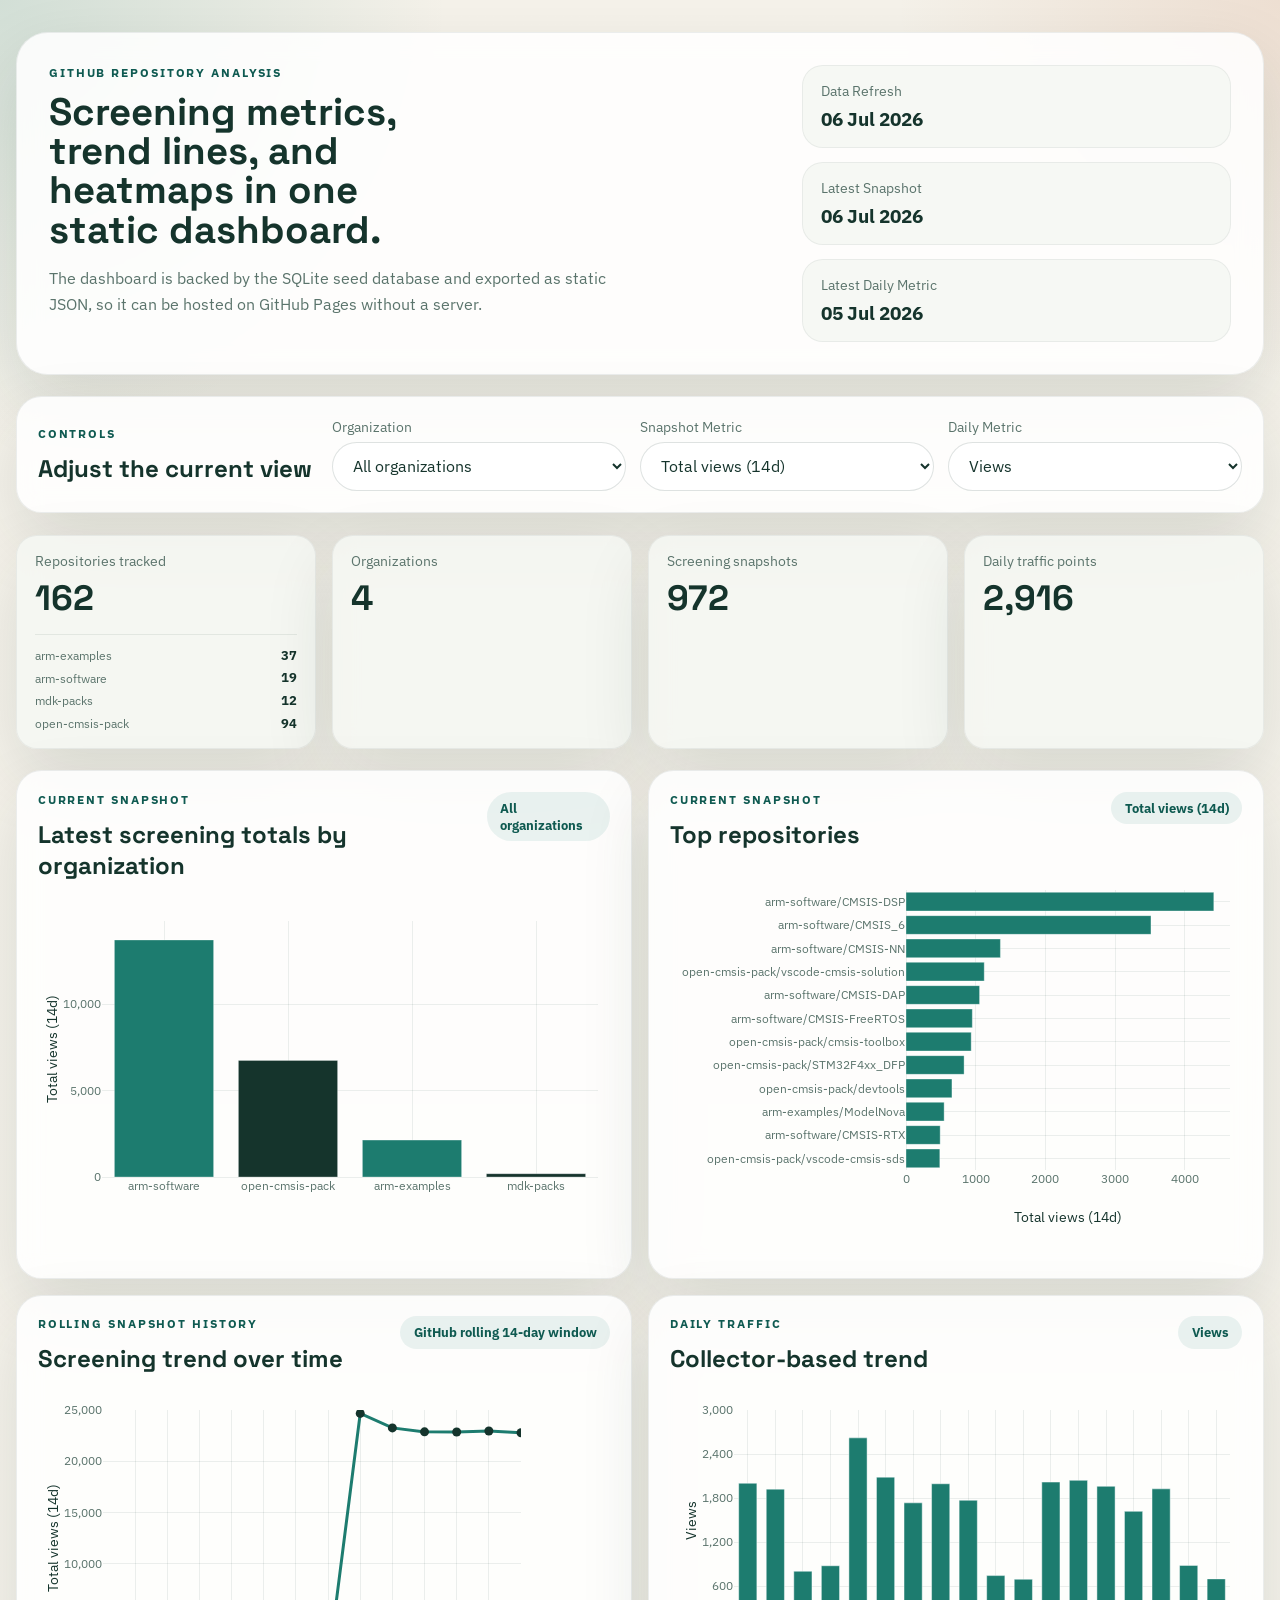
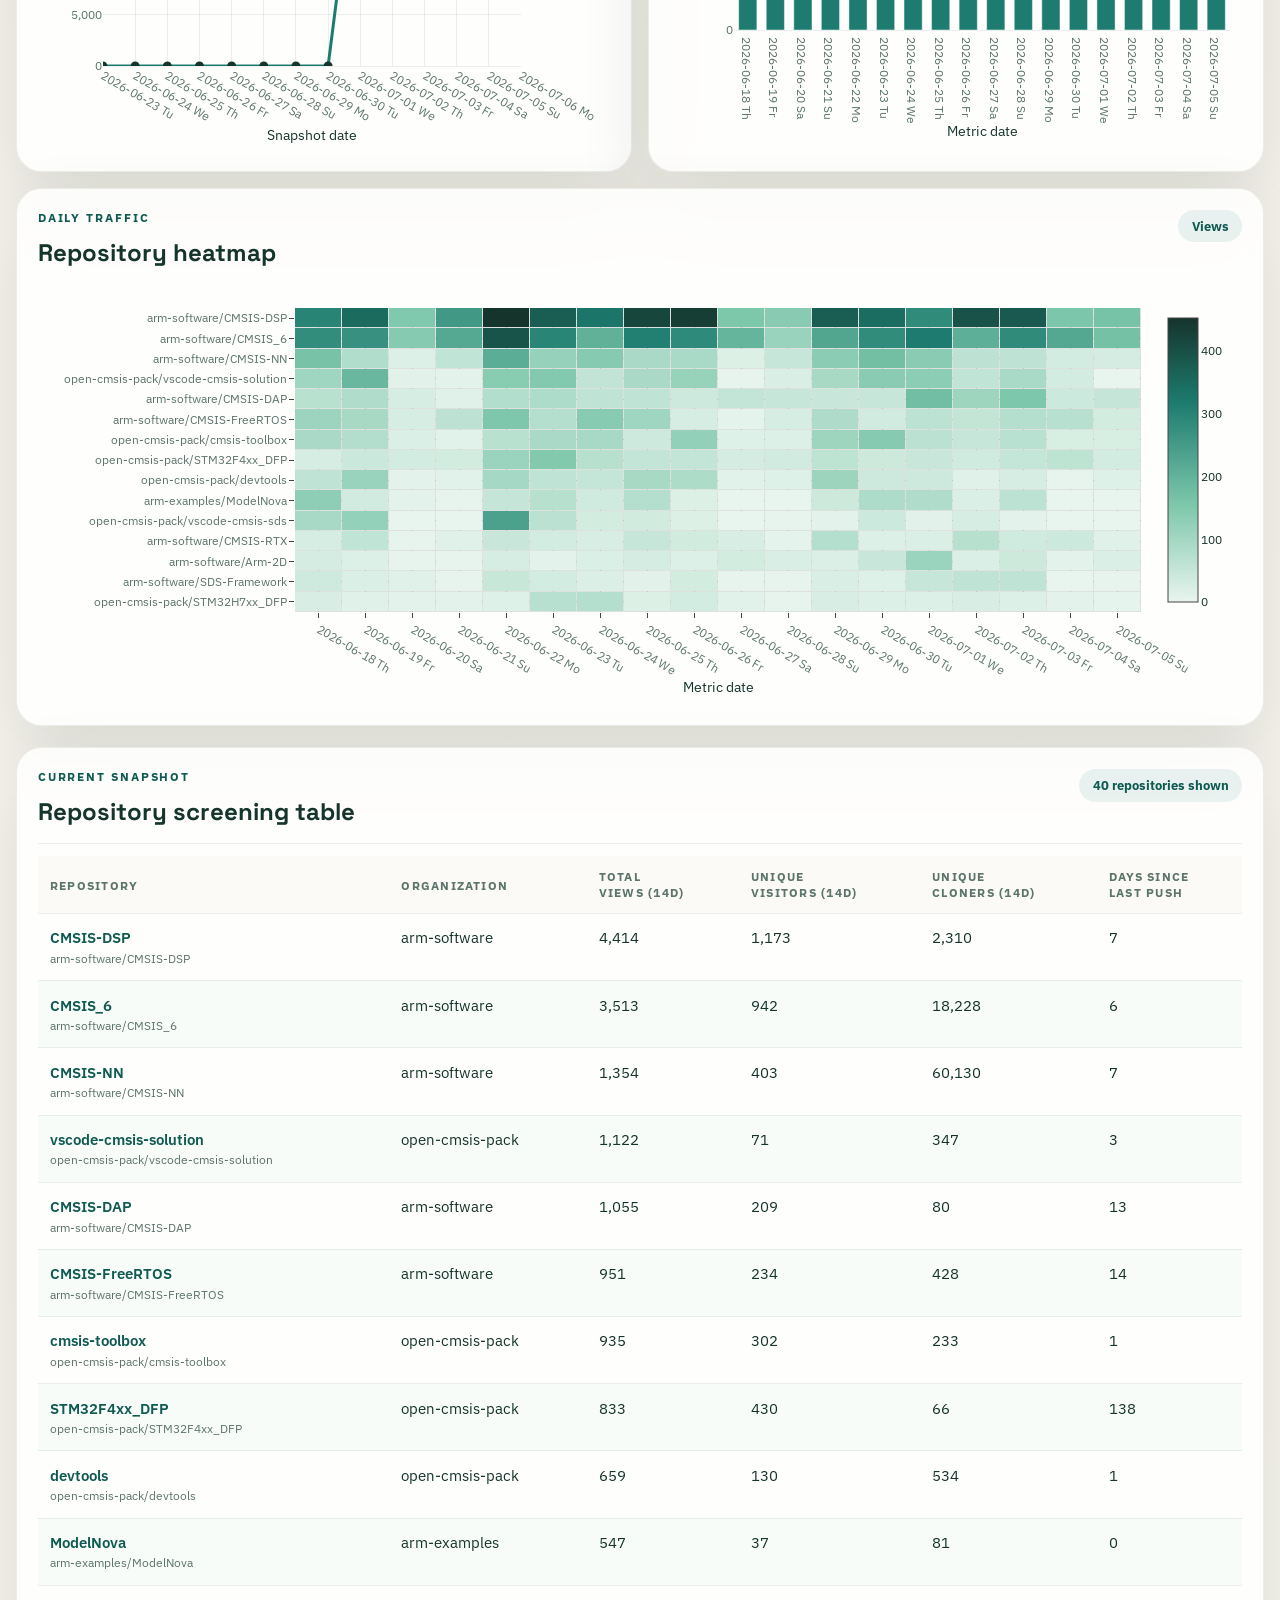
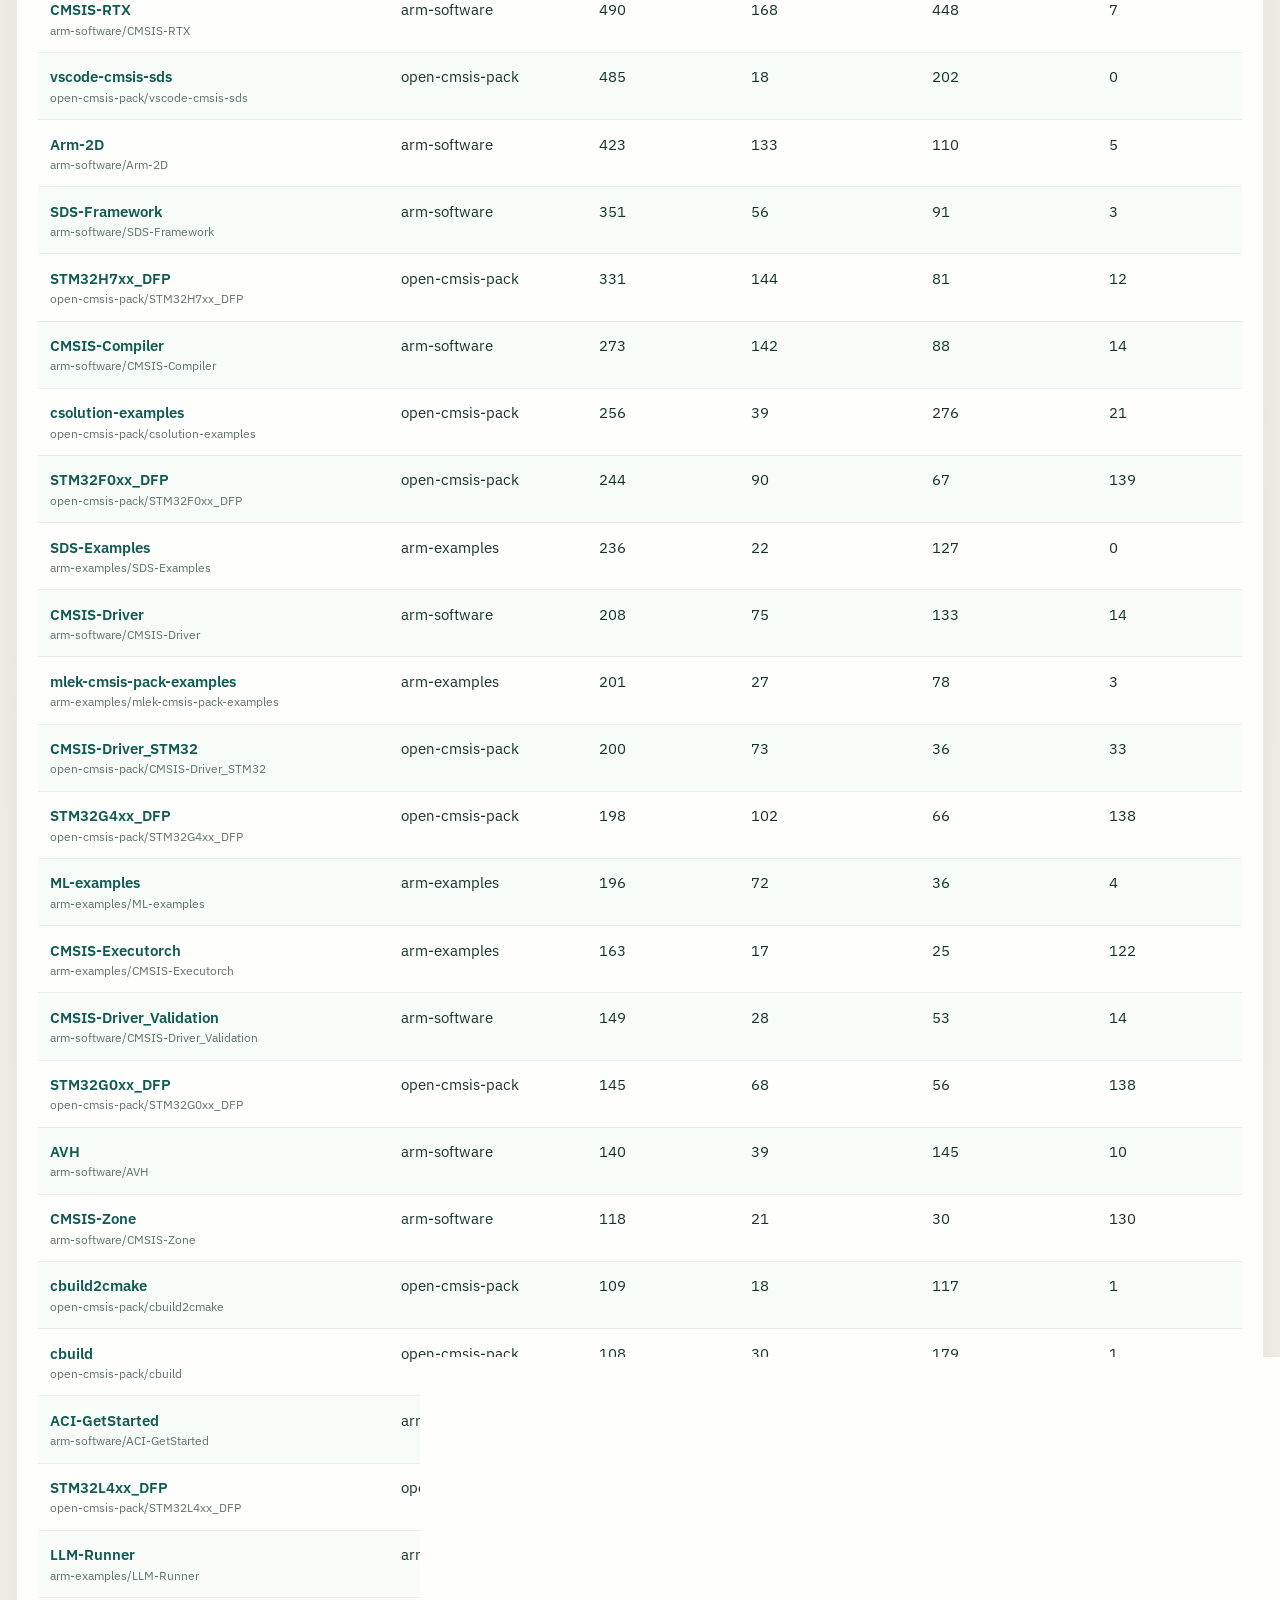
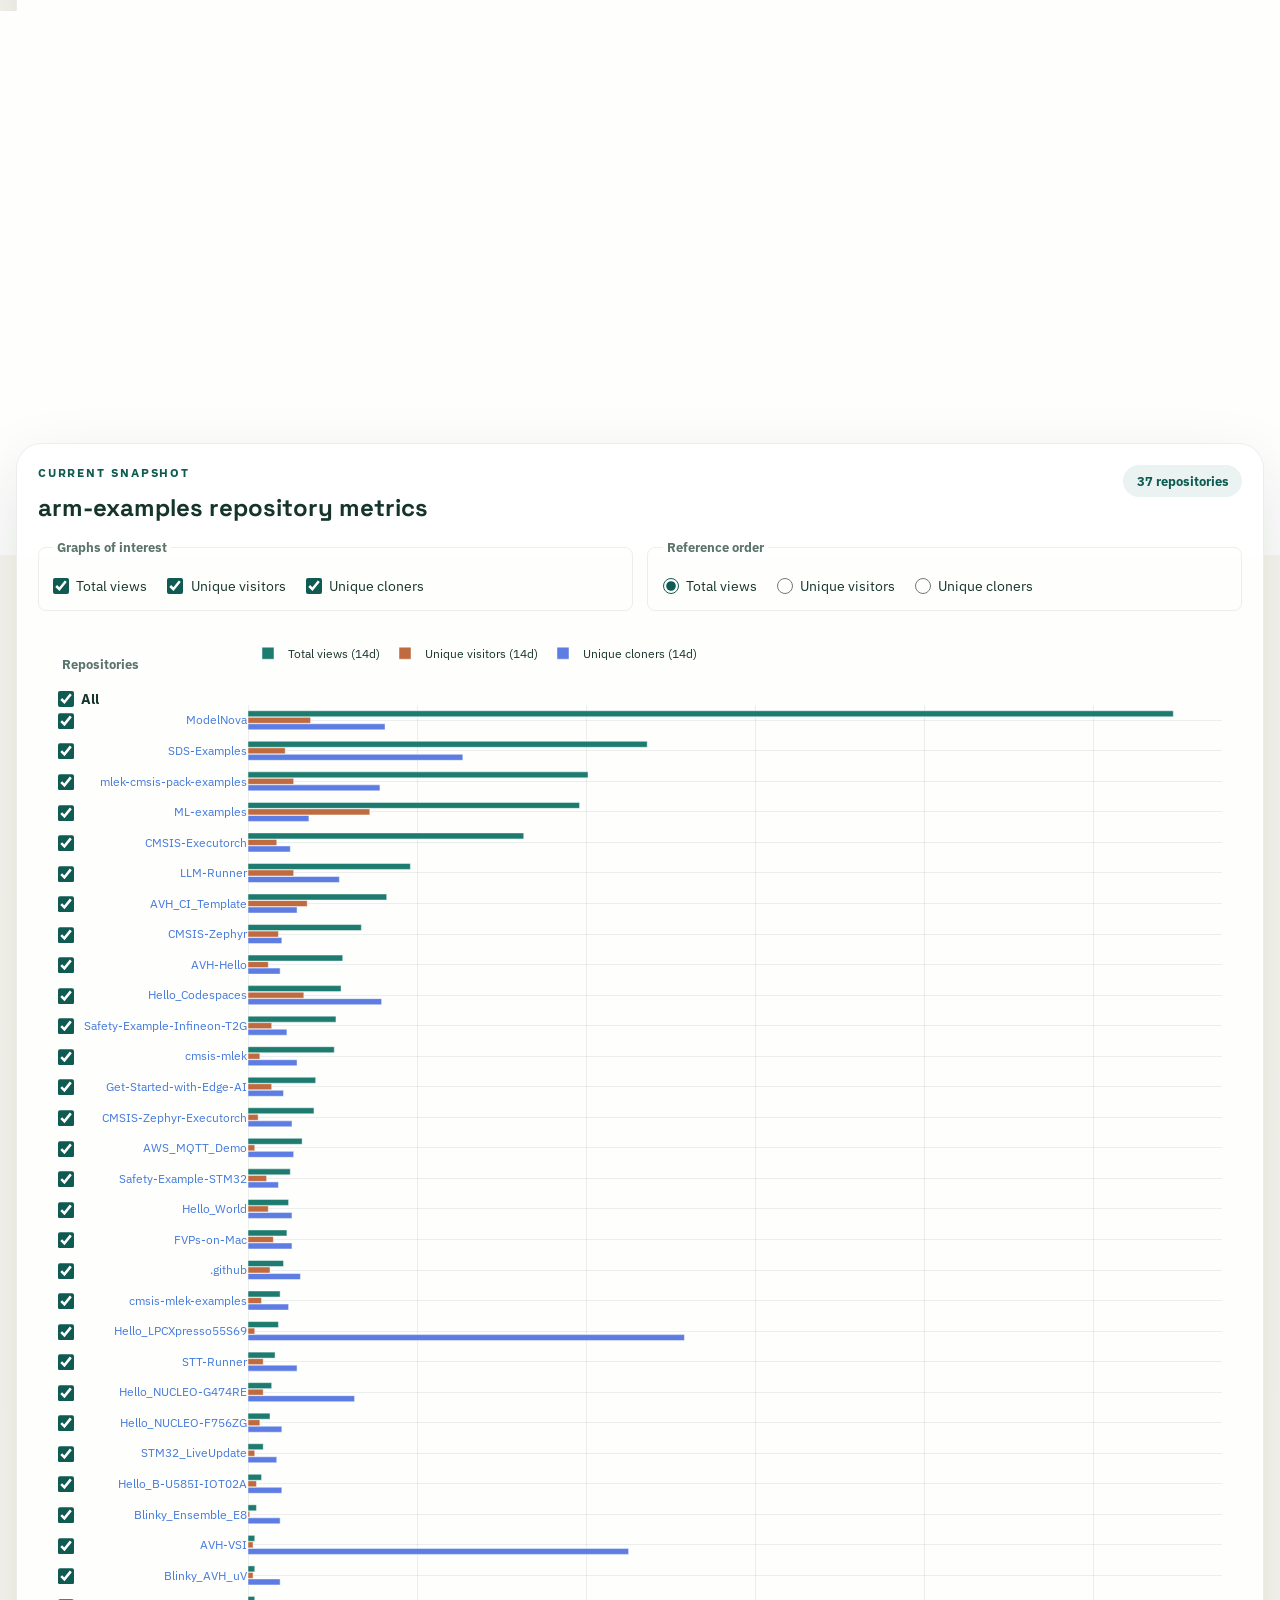
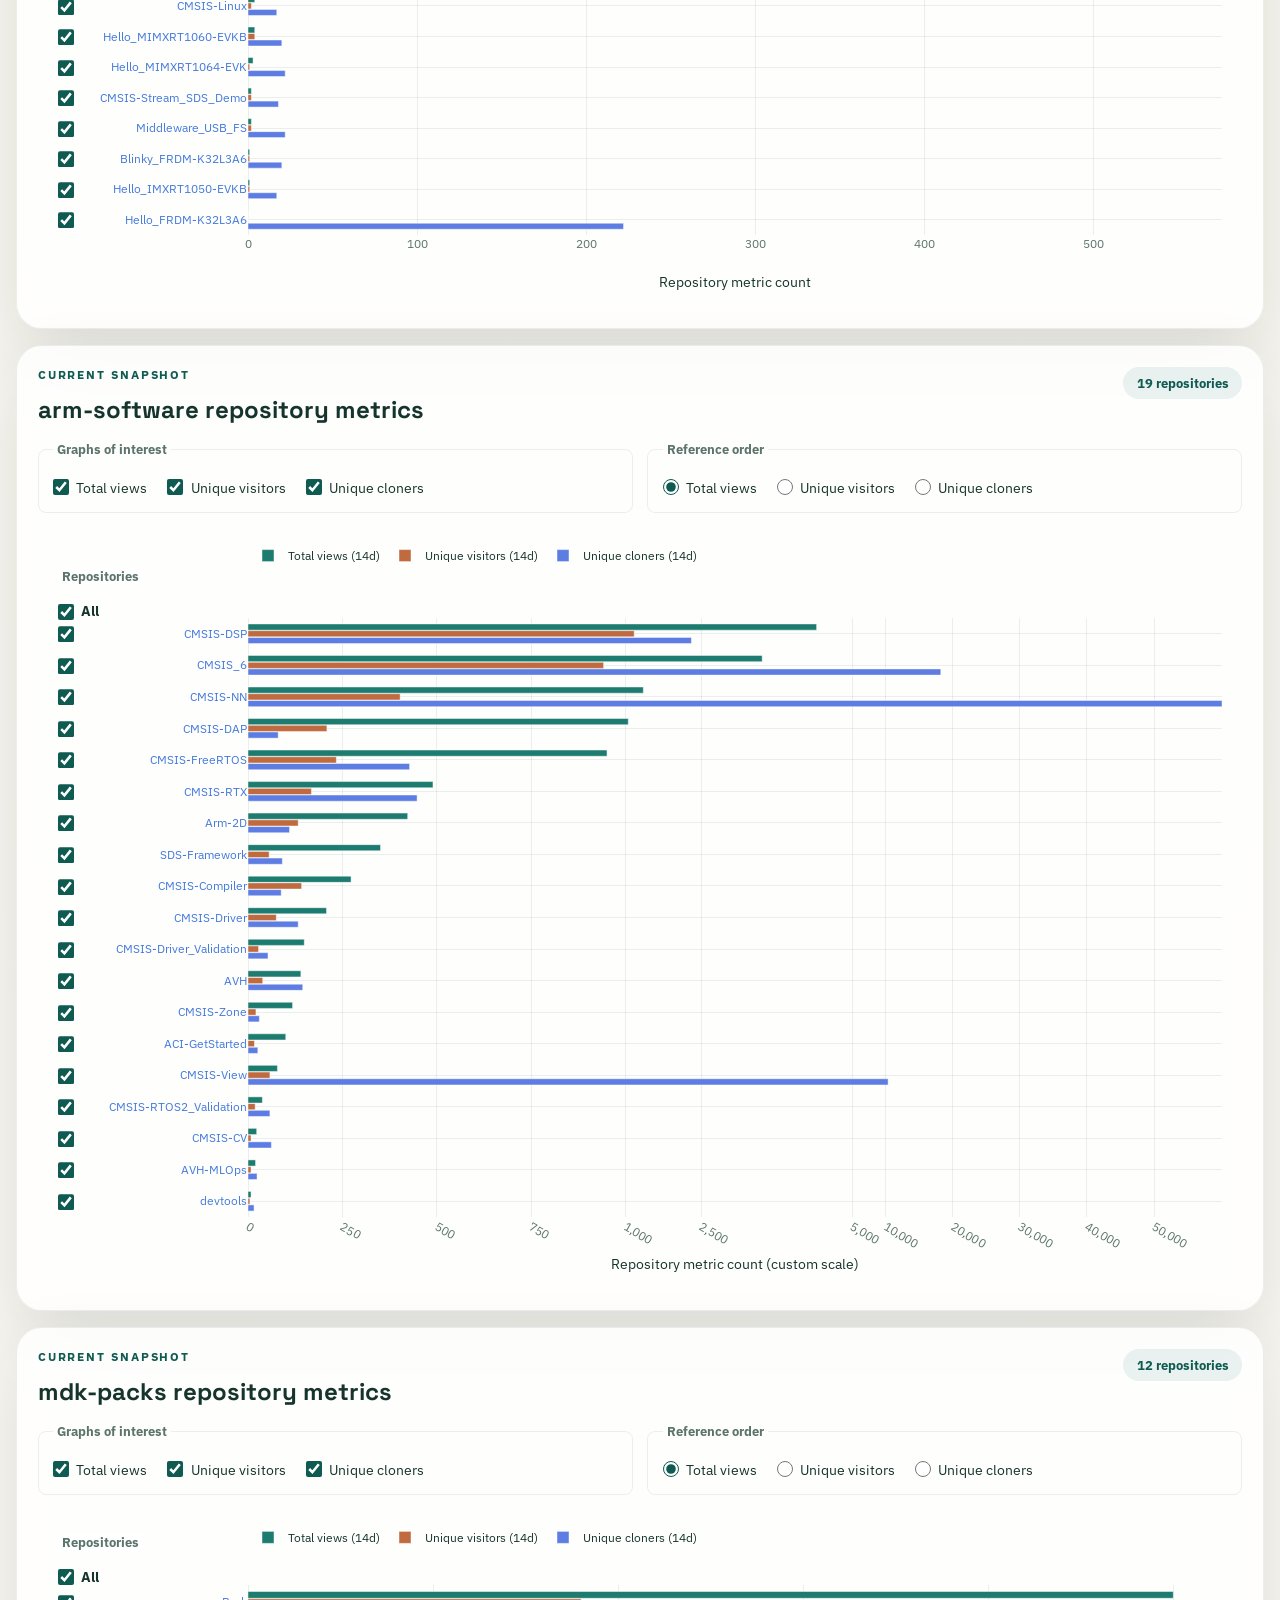
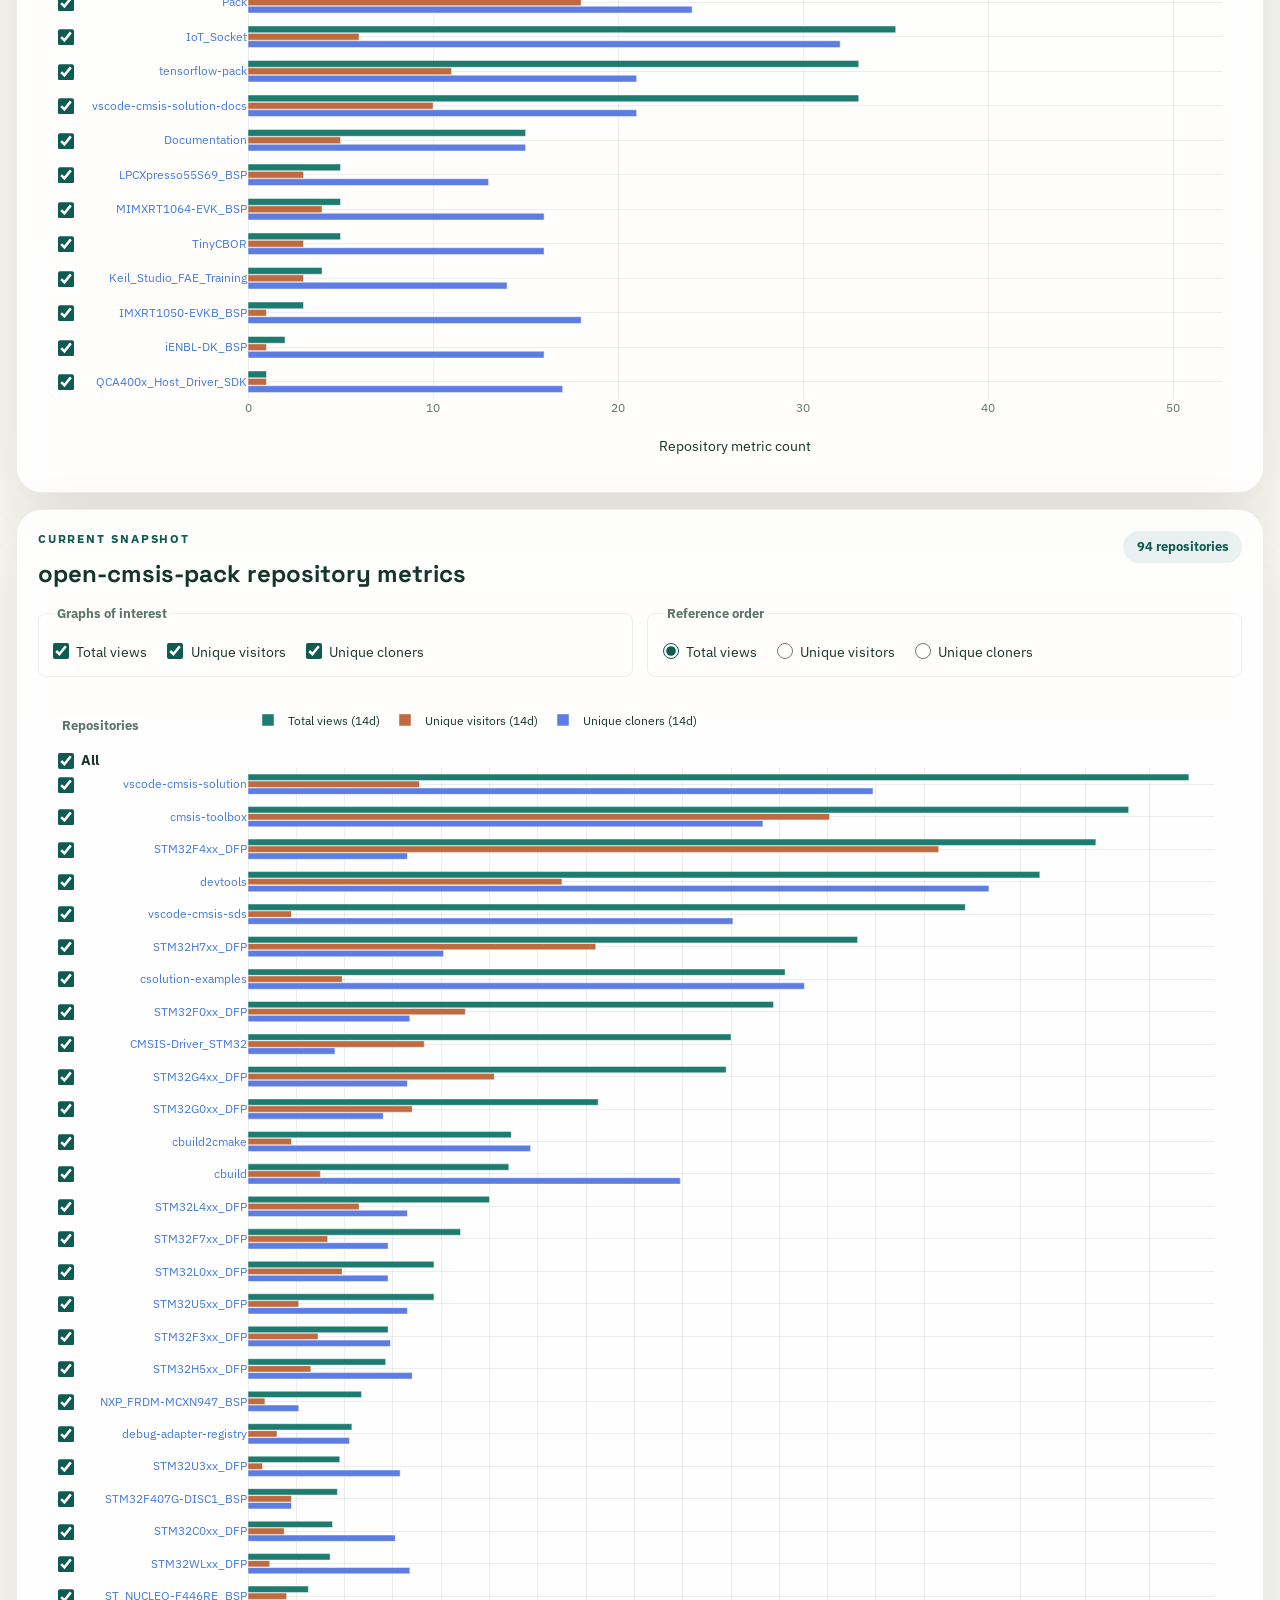
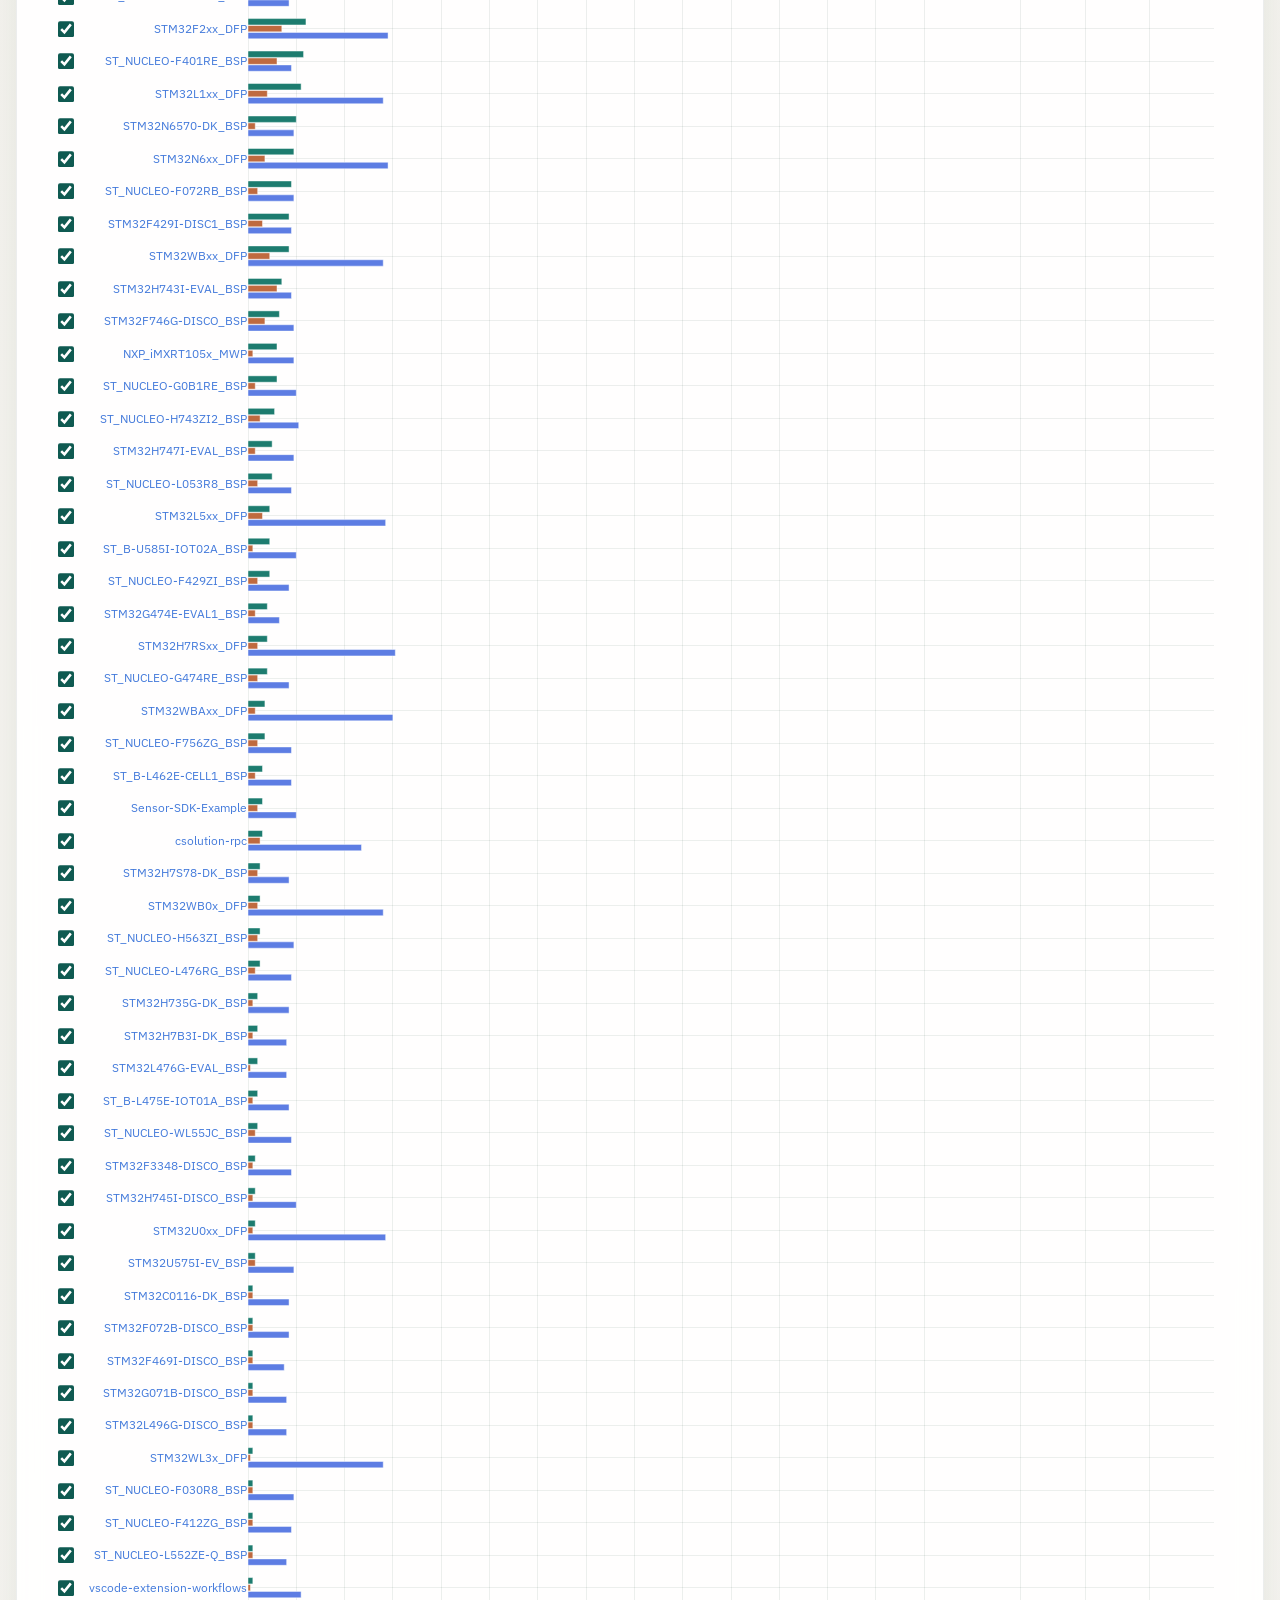
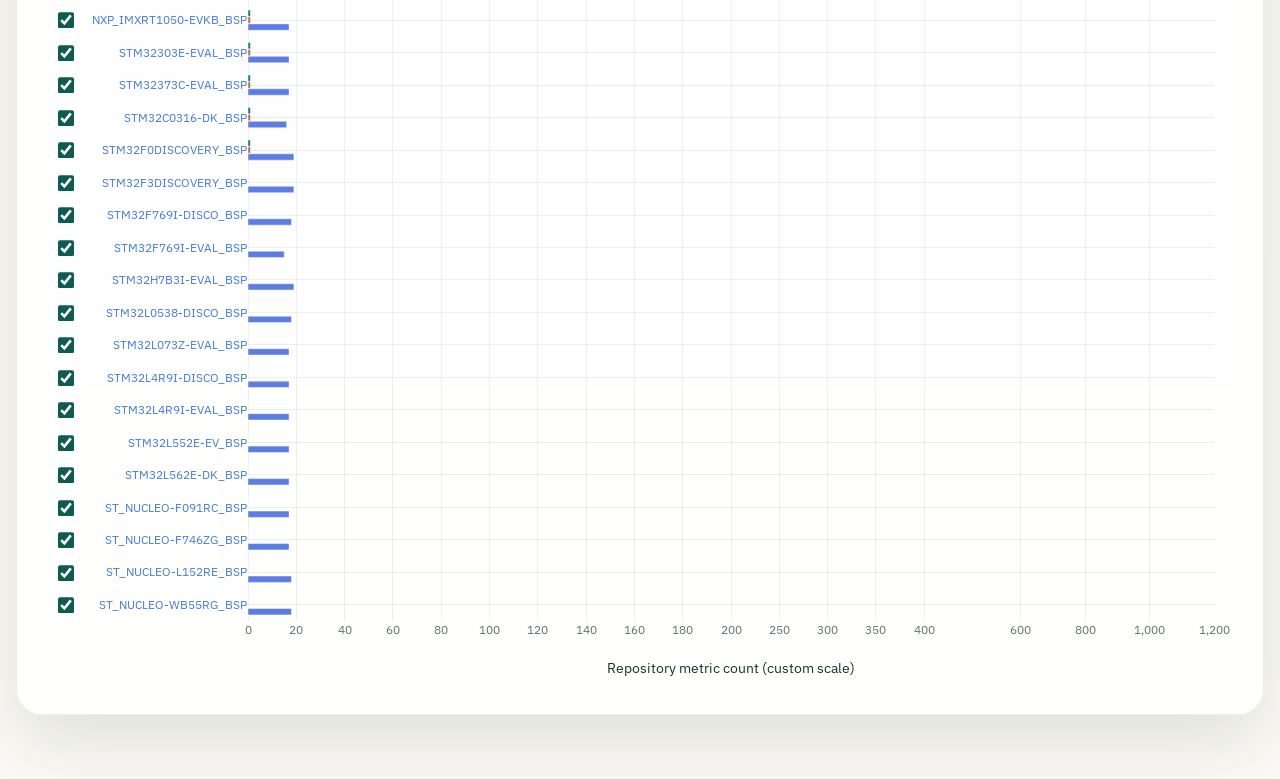
==== commit 665ffba7: "Updated dashboard layout. Added repository selectors." ====
--- a/docs/index.html
+++ b/docs/index.html
@@ -250,10 +250,30 @@
               </label>
             </fieldset>
           </div>
-          <div
-            id="arm-examples-repositories-chart"
-            class="chart-surface repository-comparison"
-          ></div>
+          <div class="repository-chart-frame">
+            <fieldset
+              class="repository-axis-controls"
+              aria-label="arm-examples repository selector"
+            >
+              <legend>Repositories</legend>
+              <label class="repository-choice repository-select-all repository-axis-all">
+                <input
+                  type="checkbox"
+                  name="arm-examples-repository-all"
+                  checked
+                />
+                <span>All</span>
+              </label>
+              <div
+                id="arm-examples-repository-list"
+                class="repository-selector-list"
+              ></div>
+            </fieldset>
+            <div
+              id="arm-examples-repositories-chart"
+              class="chart-surface repository-comparison"
+            ></div>
+          </div>
         </article>
 
         <article class="card chart-card span-12">
@@ -324,7 +344,30 @@
               </label>
             </fieldset>
           </div>
-          <div id="arm-software-repositories-chart" class="chart-surface repository-comparison repository-comparison-medium"></div>
+          <div class="repository-chart-frame">
+            <fieldset
+              class="repository-axis-controls"
+              aria-label="arm-software repository selector"
+            >
+              <legend>Repositories</legend>
+              <label class="repository-choice repository-select-all repository-axis-all">
+                <input
+                  type="checkbox"
+                  name="arm-software-repository-all"
+                  checked
+                />
+                <span>All</span>
+              </label>
+              <div
+                id="arm-software-repository-list"
+                class="repository-selector-list"
+              ></div>
+            </fieldset>
+            <div
+              id="arm-software-repositories-chart"
+              class="chart-surface repository-comparison repository-comparison-medium"
+            ></div>
+          </div>
         </article>
 
         <article class="card chart-card span-12">
@@ -335,7 +378,10 @@
             </div>
             <span class="pill">12 repositories</span>
           </div>
-          <div class="repository-chart-controls" aria-label="mdk-packs repository metric controls">
+          <div
+            class="repository-chart-controls"
+            aria-label="mdk-packs repository metric controls"
+          >
             <fieldset class="metric-control-group">
               <legend>Graphs of interest</legend>
               <label class="metric-choice">
@@ -395,7 +441,30 @@
               </label>
             </fieldset>
           </div>
-          <div id="mdk-packs-repositories-chart" class="chart-surface repository-comparison repository-comparison-small"></div>
+          <div class="repository-chart-frame">
+            <fieldset
+              class="repository-axis-controls"
+              aria-label="mdk-packs repository selector"
+            >
+              <legend>Repositories</legend>
+              <label class="repository-choice repository-select-all repository-axis-all">
+                <input
+                  type="checkbox"
+                  name="mdk-packs-repository-all"
+                  checked
+                />
+                <span>All</span>
+              </label>
+              <div
+                id="mdk-packs-repository-list"
+                class="repository-selector-list"
+              ></div>
+            </fieldset>
+            <div
+              id="mdk-packs-repositories-chart"
+              class="chart-surface repository-comparison repository-comparison-small"
+            ></div>
+          </div>
         </article>
 
         <article class="card chart-card span-12">
@@ -466,7 +535,30 @@
               </label>
             </fieldset>
           </div>
-          <div id="open-cmsis-pack-repositories-chart" class="chart-surface repository-comparison repository-comparison-large"></div>
+          <div class="repository-chart-frame">
+            <fieldset
+              class="repository-axis-controls"
+              aria-label="open-cmsis-pack repository selector"
+            >
+              <legend>Repositories</legend>
+              <label class="repository-choice repository-select-all repository-axis-all">
+                <input
+                  type="checkbox"
+                  name="open-cmsis-pack-repository-all"
+                  checked
+                />
+                <span>All</span>
+              </label>
+              <div
+                id="open-cmsis-pack-repository-list"
+                class="repository-selector-list"
+              ></div>
+            </fieldset>
+            <div
+              id="open-cmsis-pack-repositories-chart"
+              class="chart-surface repository-comparison repository-comparison-large"
+            ></div>
+          </div>
         </article>
       </section>
     </div>
--- a/docs/assets/dashboard.css
+++ b/docs/assets/dashboard.css
@@ -262,6 +262,94 @@
   accent-color: var(--accent-strong);
 }
 
+.repository-choice {
+  display: flex;
+  align-items: flex-start;
+  gap: 0.45rem;
+  color: var(--text);
+  font-size: 0.88rem;
+  line-height: 1.35;
+  text-align: left;
+}
+
+.repository-choice input {
+  flex: 0 0 auto;
+  width: 1rem;
+  height: 1rem;
+  margin: 0.1rem 0 0;
+  accent-color: var(--accent-strong);
+}
+
+.repository-choice span {
+  min-width: 0;
+  overflow-wrap: anywhere;
+}
+
+.repository-select-all {
+  font-weight: 700;
+}
+
+.repository-chart-frame {
+  position: relative;
+}
+
+.repository-axis-controls {
+  position: absolute;
+  inset: 0 auto 0 0;
+  z-index: 3;
+  width: 8rem;
+  min-width: 0;
+  margin: 0;
+  padding: 0;
+  border: 0;
+  pointer-events: none;
+}
+
+.repository-axis-controls legend {
+  position: absolute;
+  top: var(--repository-axis-legend-top, 2.7rem);
+  left: 1.25rem;
+  padding: 0 0.25rem;
+  background: var(--card);
+  color: var(--muted);
+  font-size: 0.82rem;
+  font-weight: 700;
+  pointer-events: auto;
+}
+
+.repository-axis-all {
+  position: absolute;
+  top: var(--repository-axis-all-top, 5.3rem);
+  left: 1.25rem;
+  margin: 0;
+  pointer-events: auto;
+}
+
+.repository-selector-list {
+  position: absolute;
+  inset: 0;
+}
+
+.repository-axis-choice {
+  position: absolute;
+  left: 1.25rem;
+  margin: 0;
+  transform: translateY(-50%);
+  pointer-events: auto;
+}
+
+.visually-hidden {
+  position: absolute;
+  width: 1px;
+  height: 1px;
+  padding: 0;
+  margin: -1px;
+  overflow: hidden;
+  clip: rect(0, 0, 0, 0);
+  white-space: nowrap;
+  border: 0;
+}
+
 .pill {
   display: inline-flex;
   align-items: center;
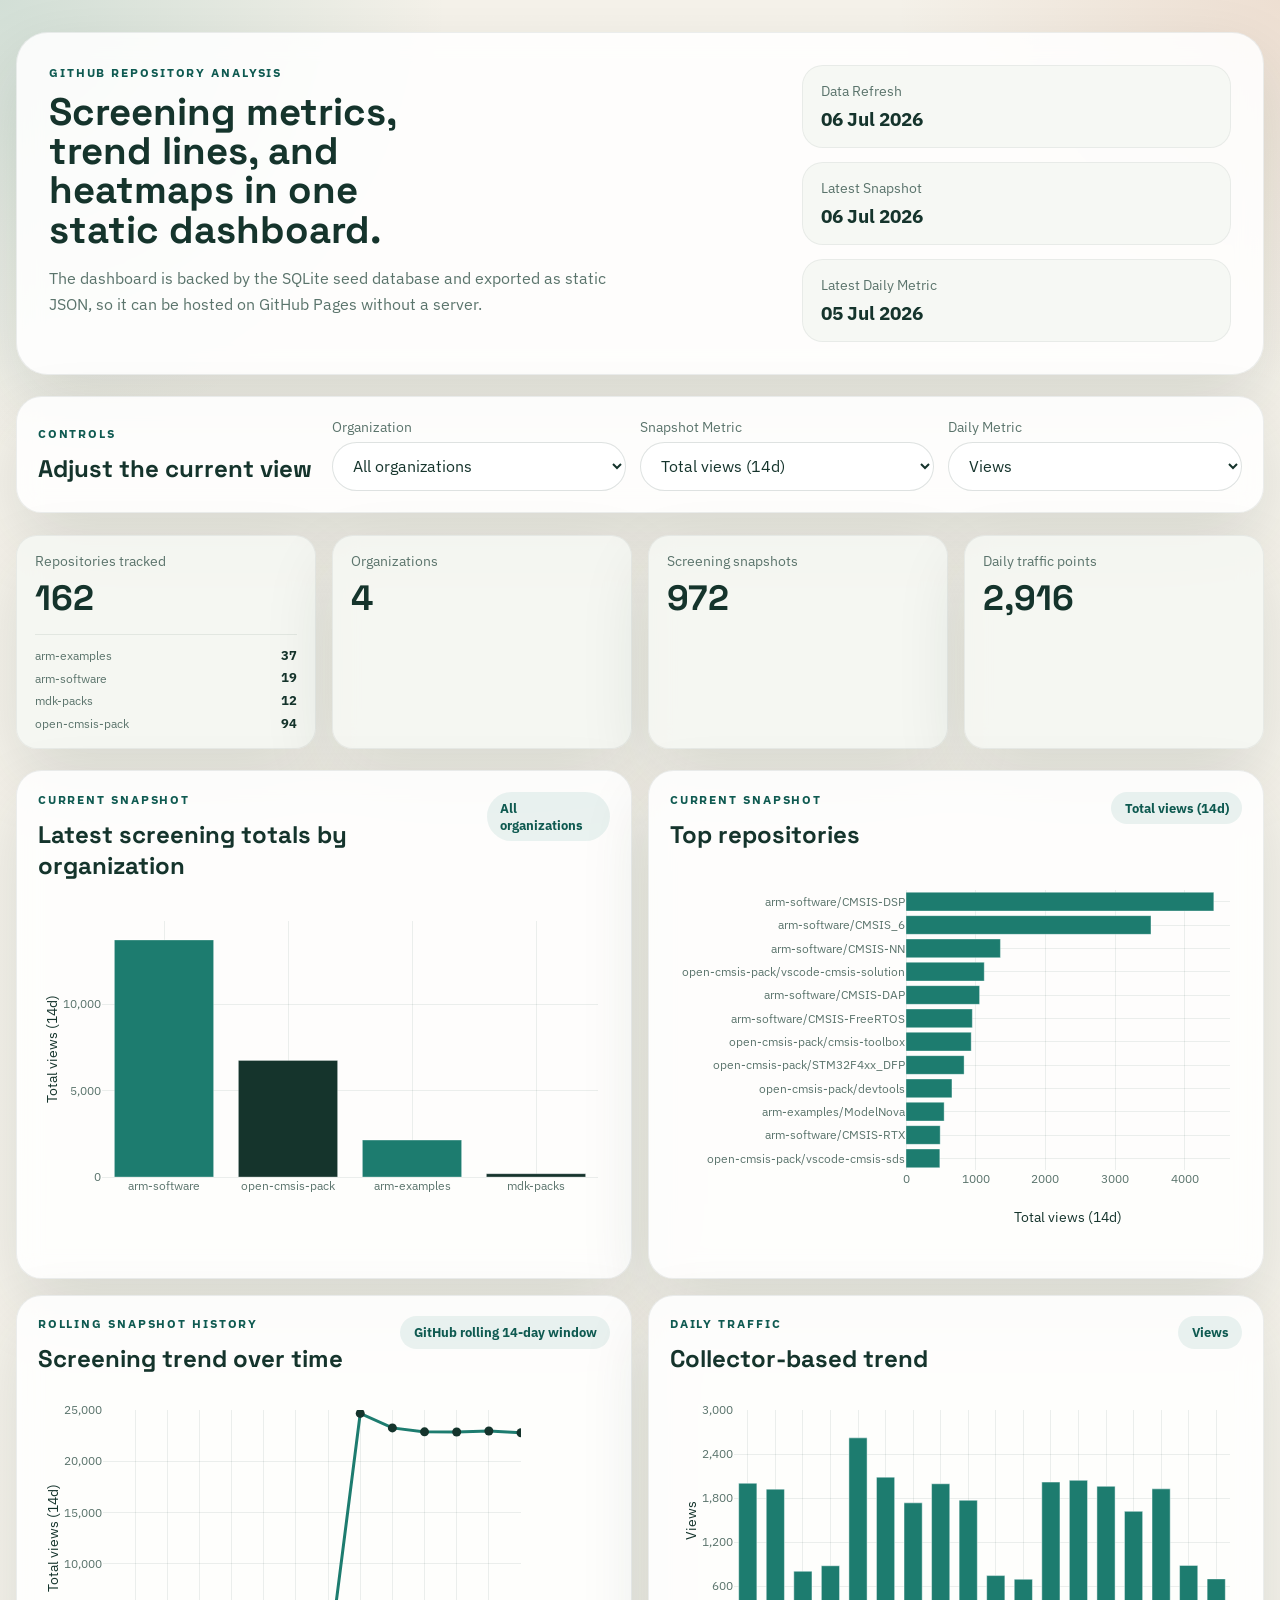
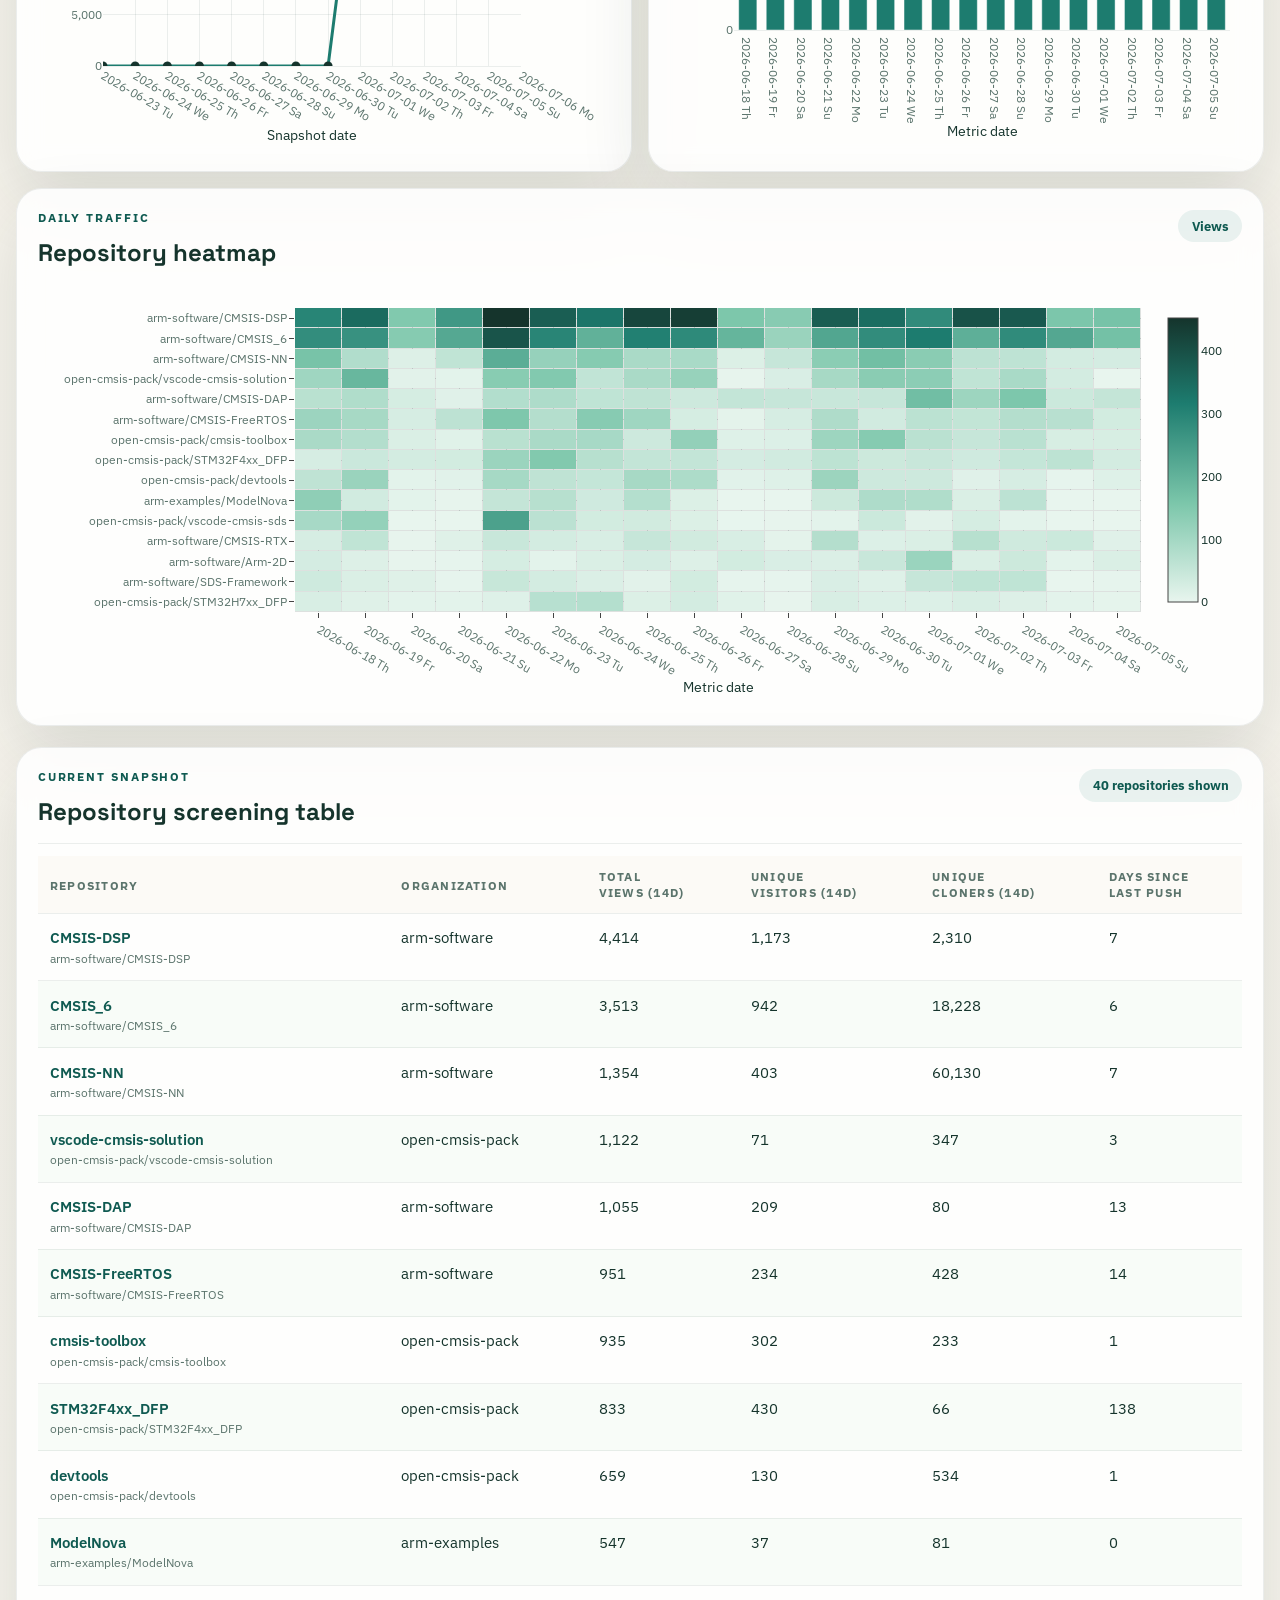
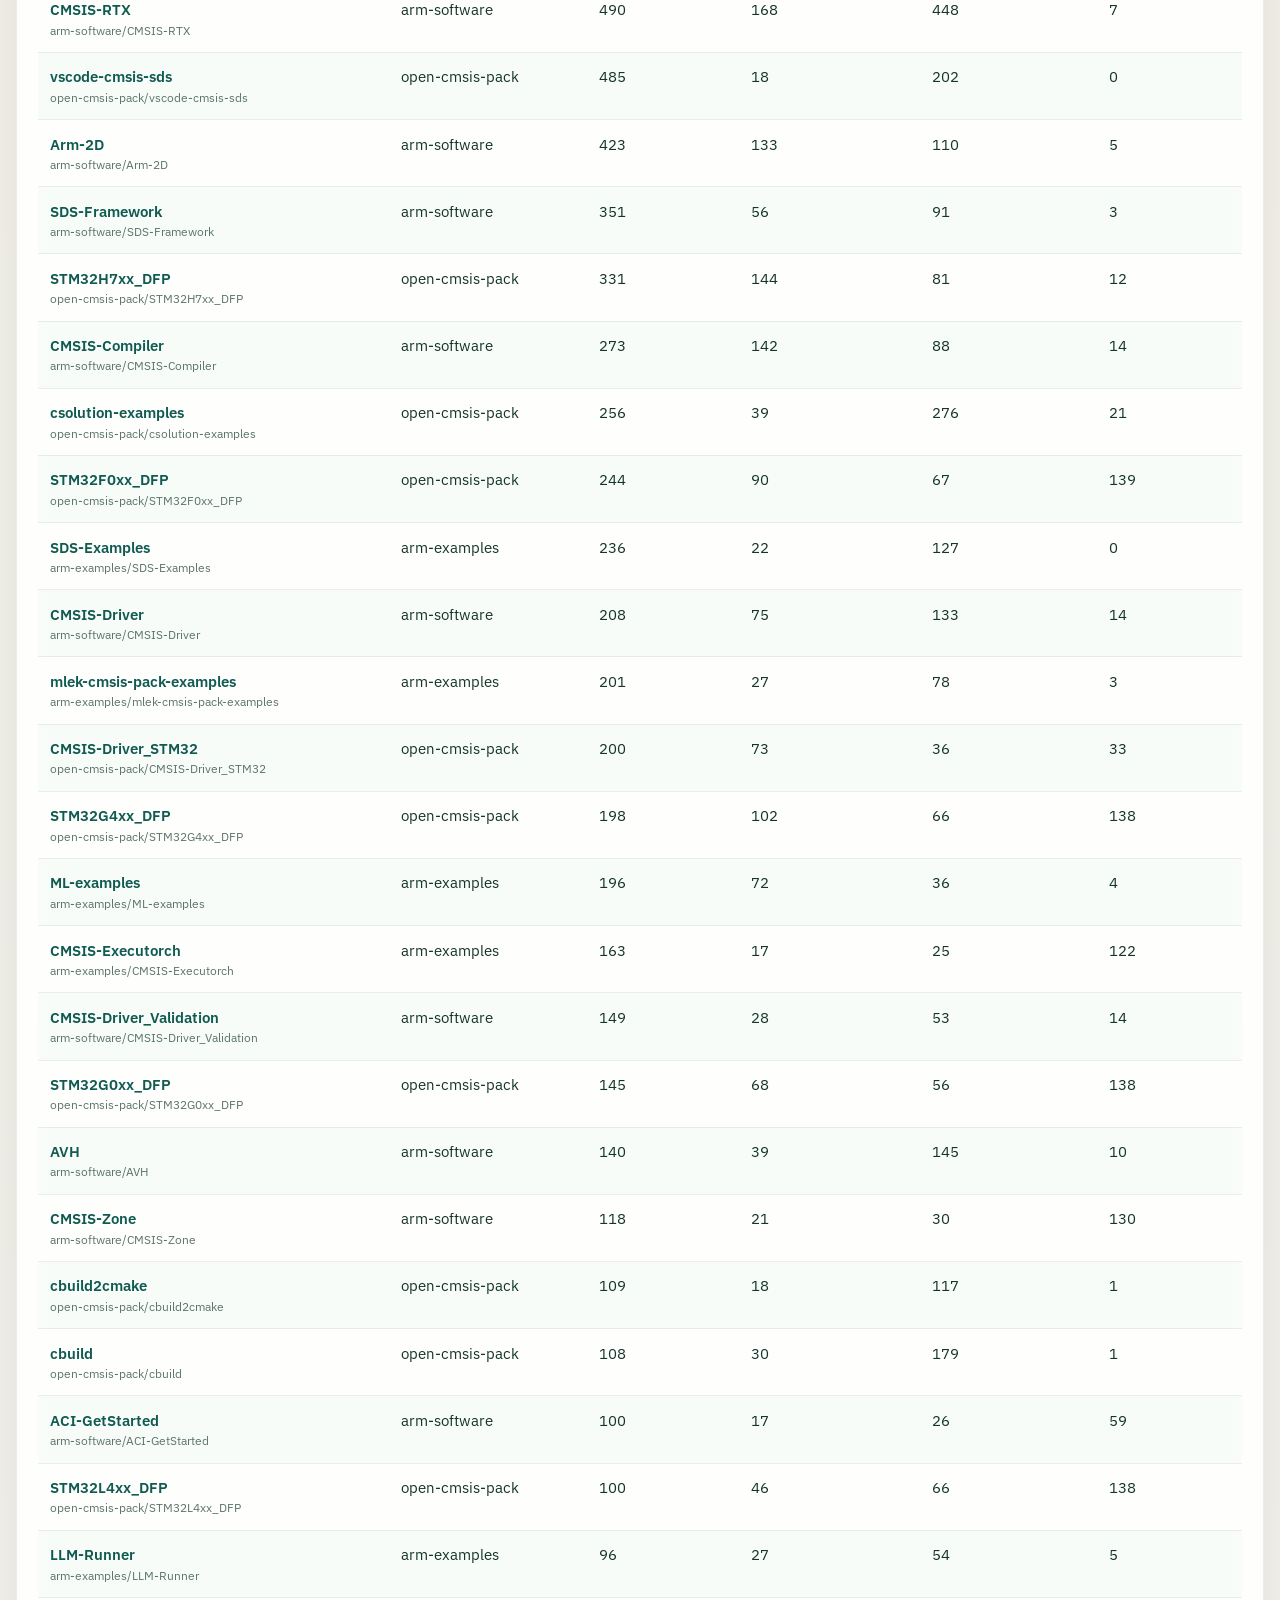
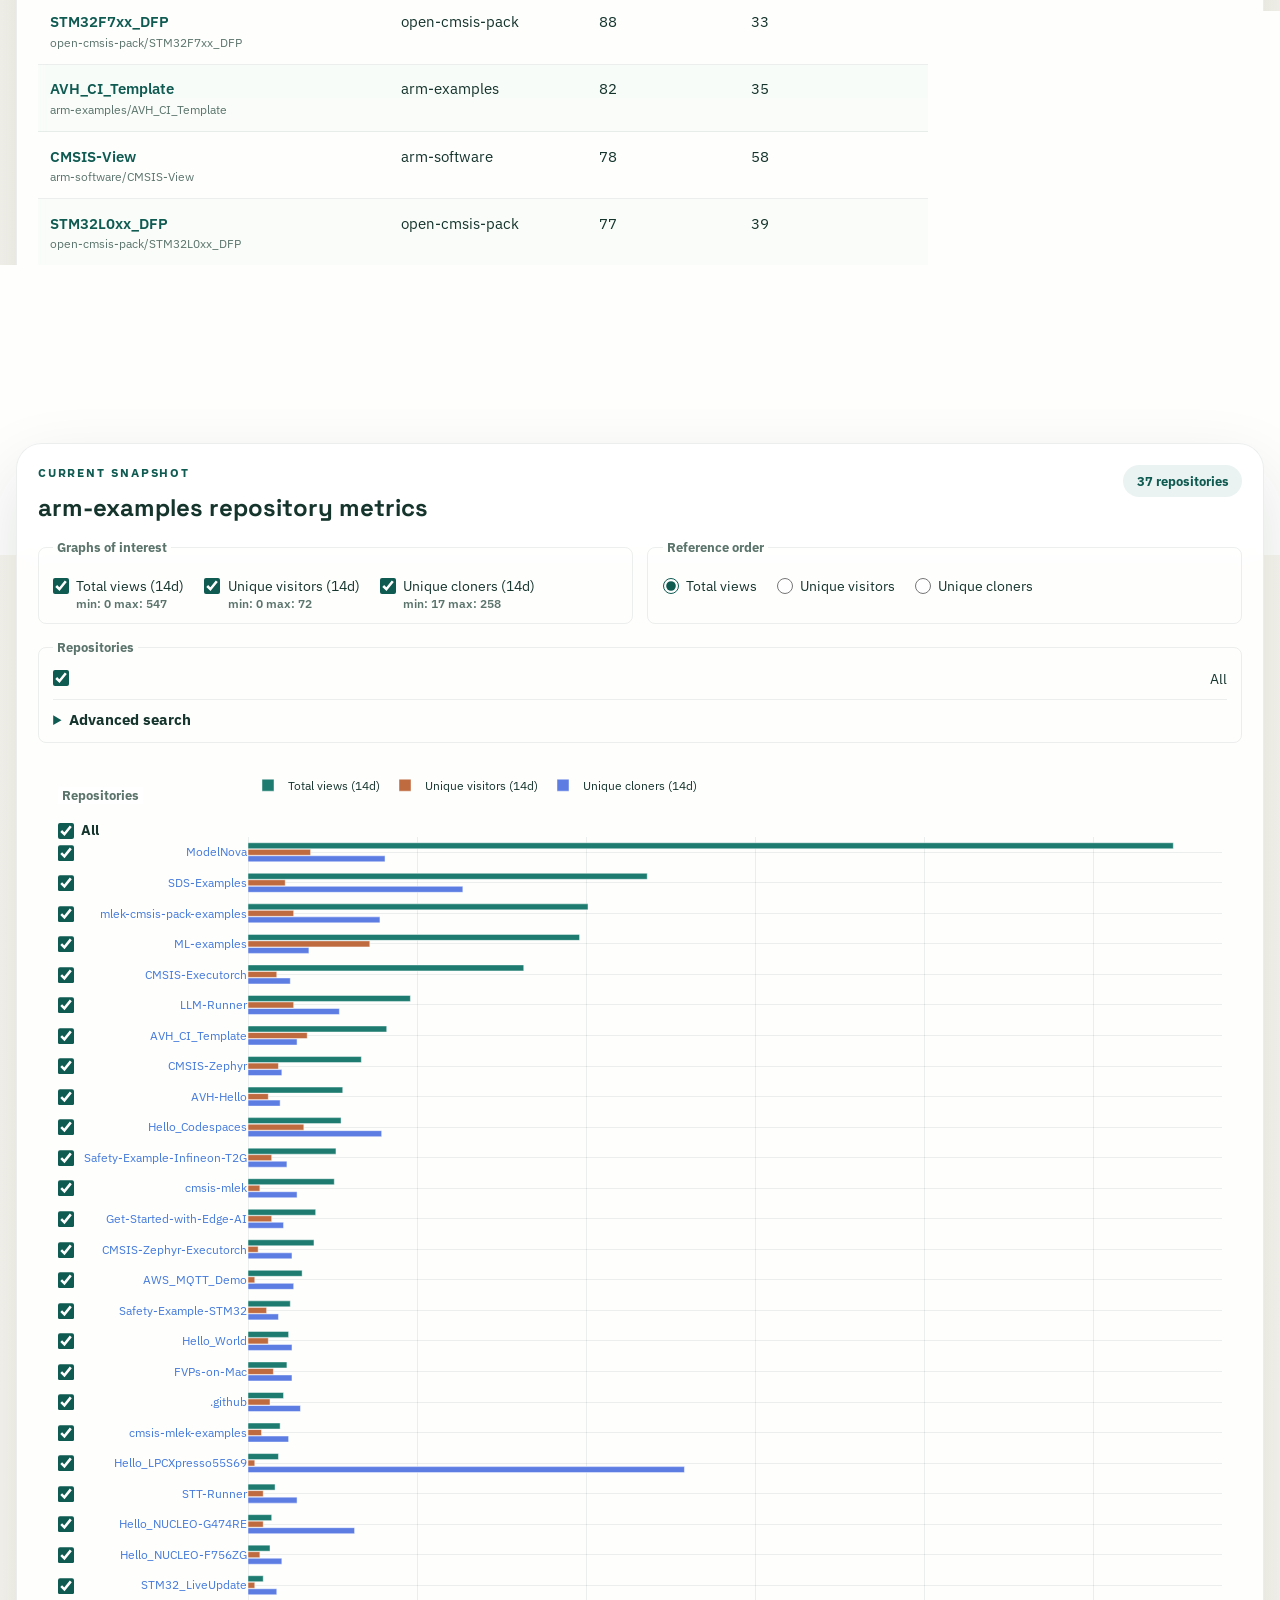
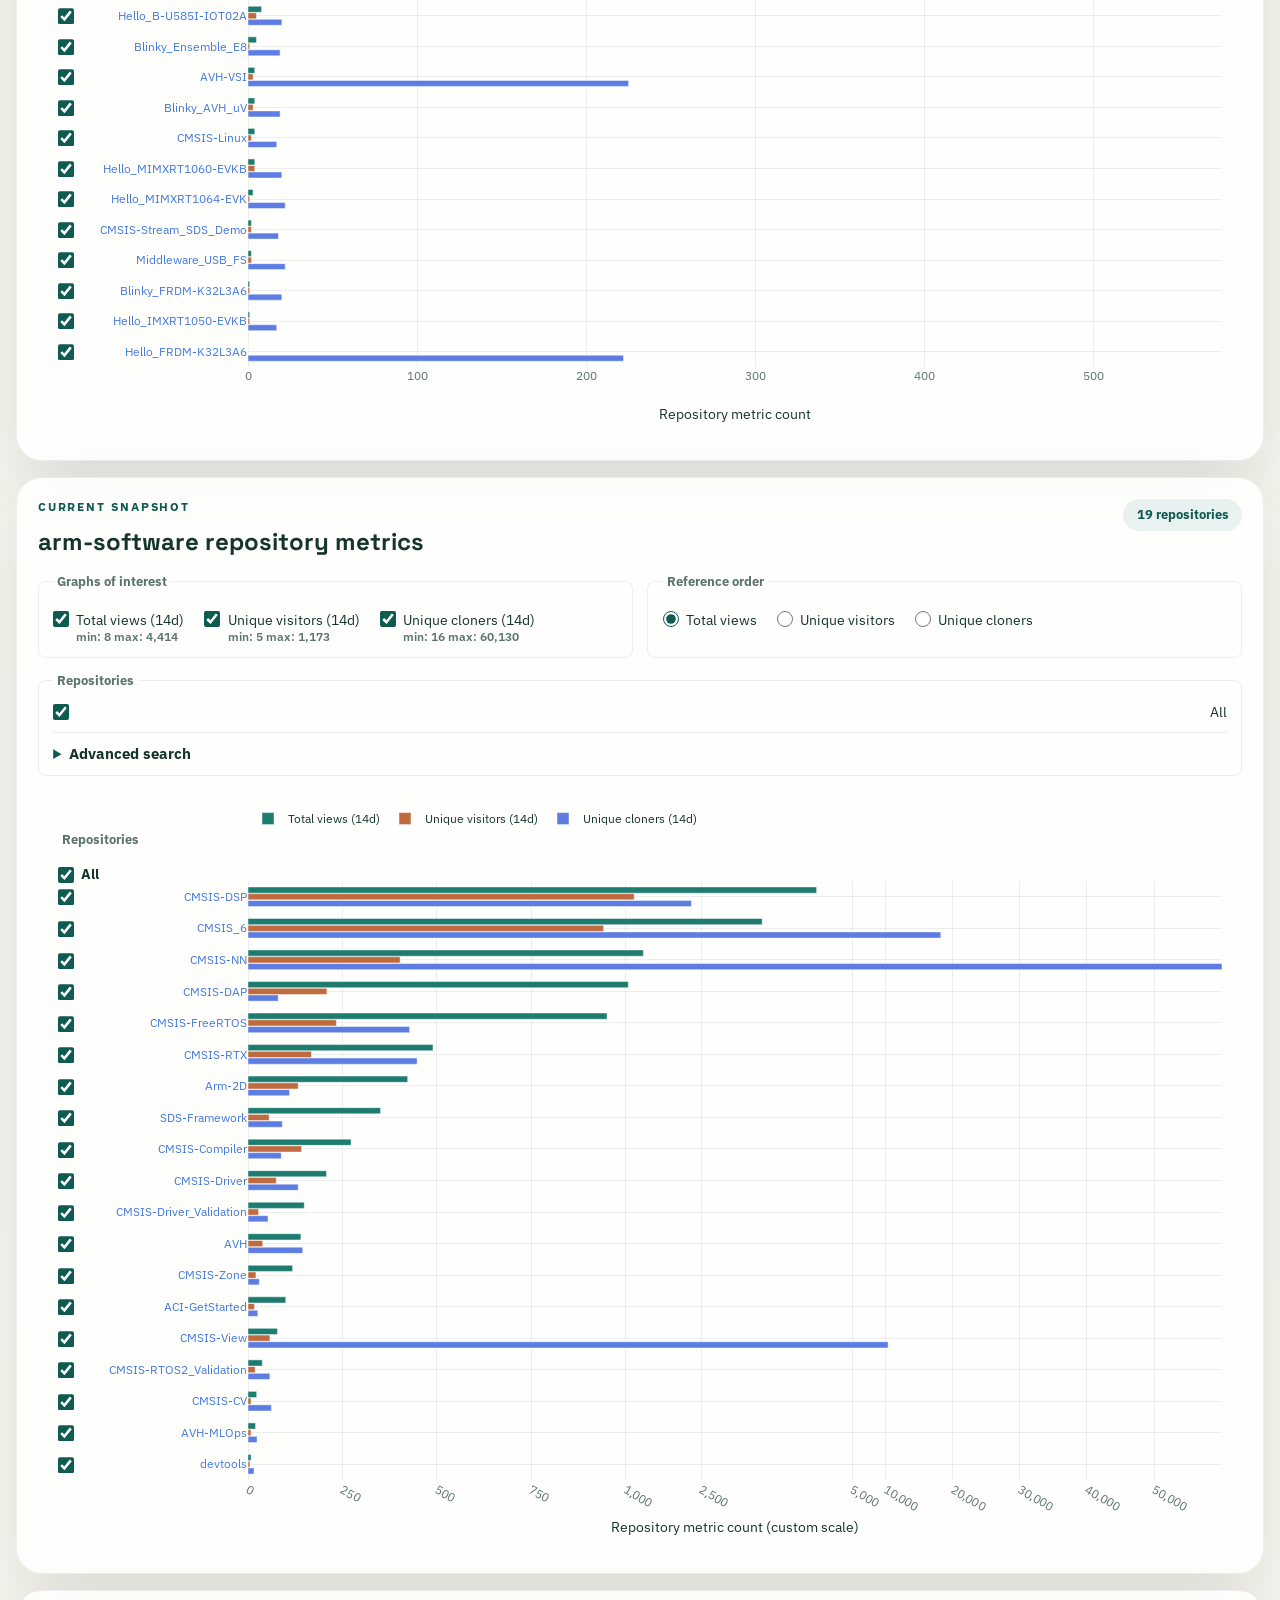
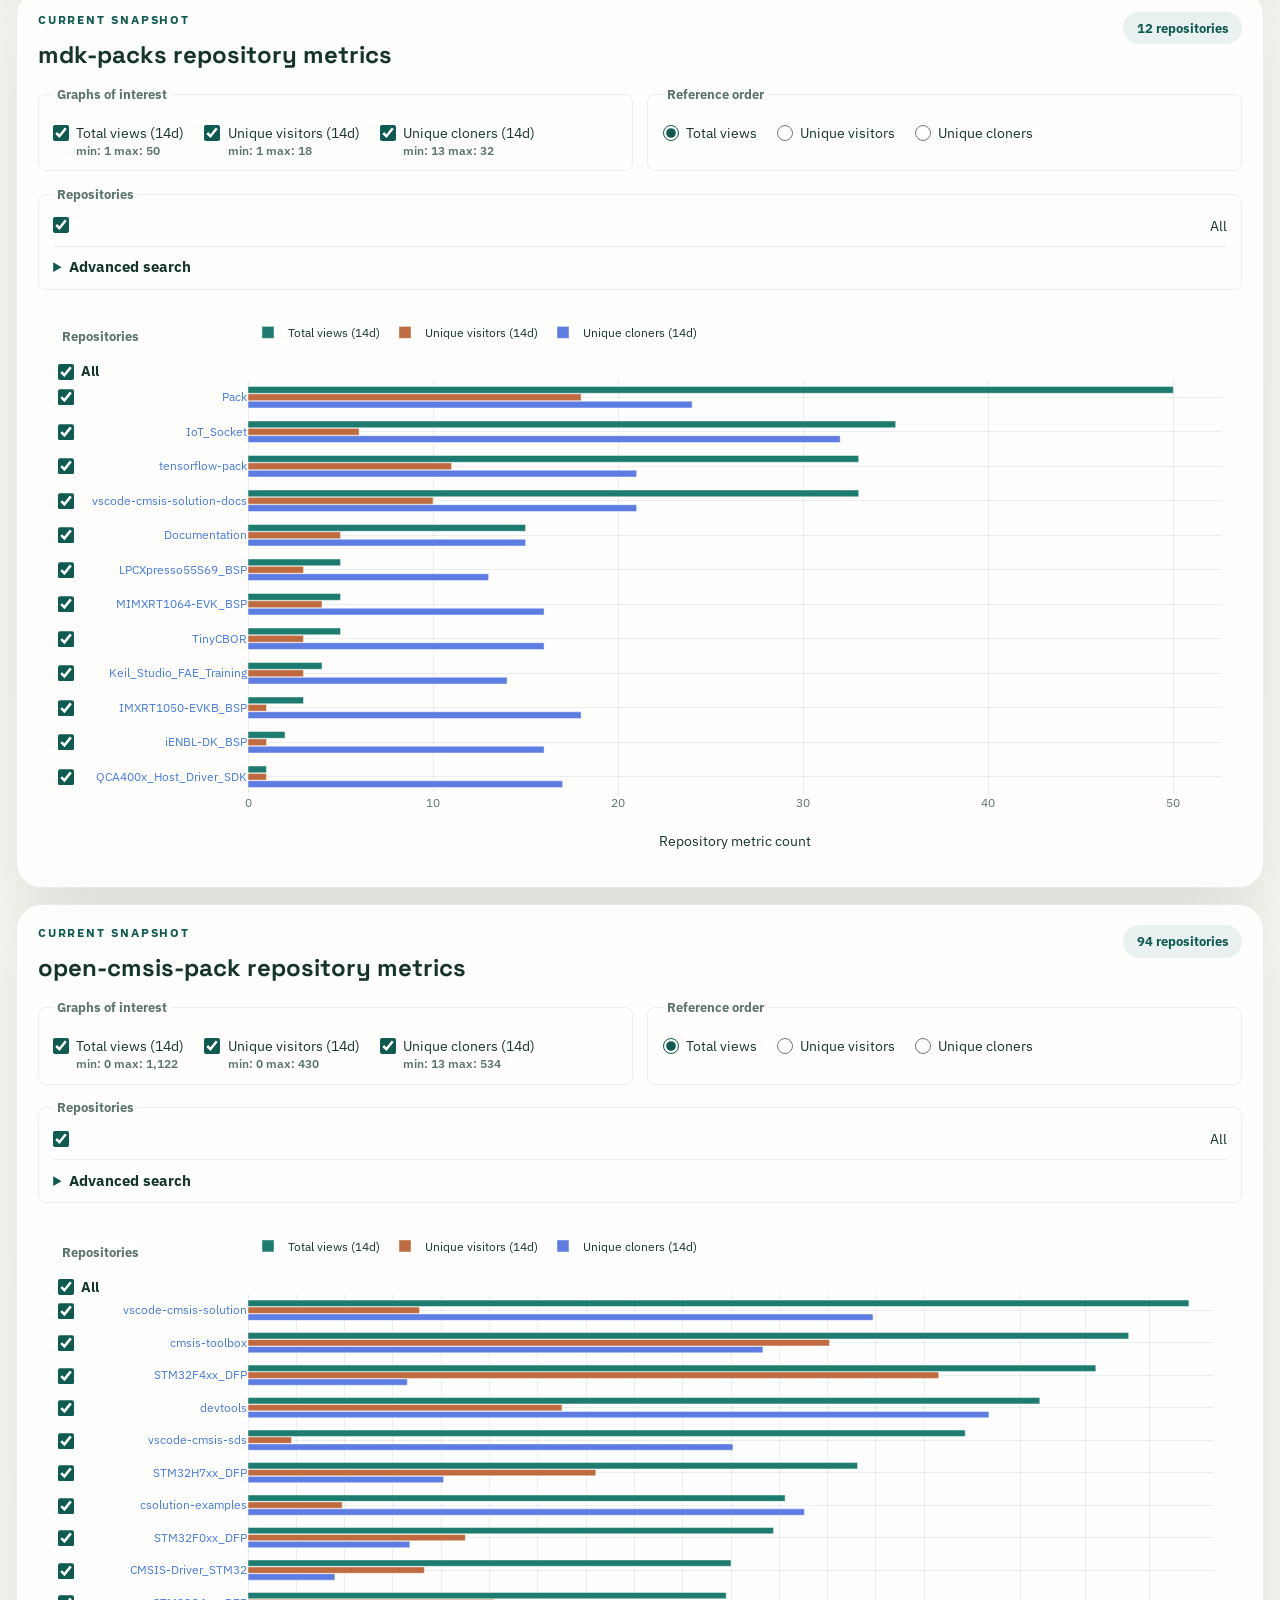
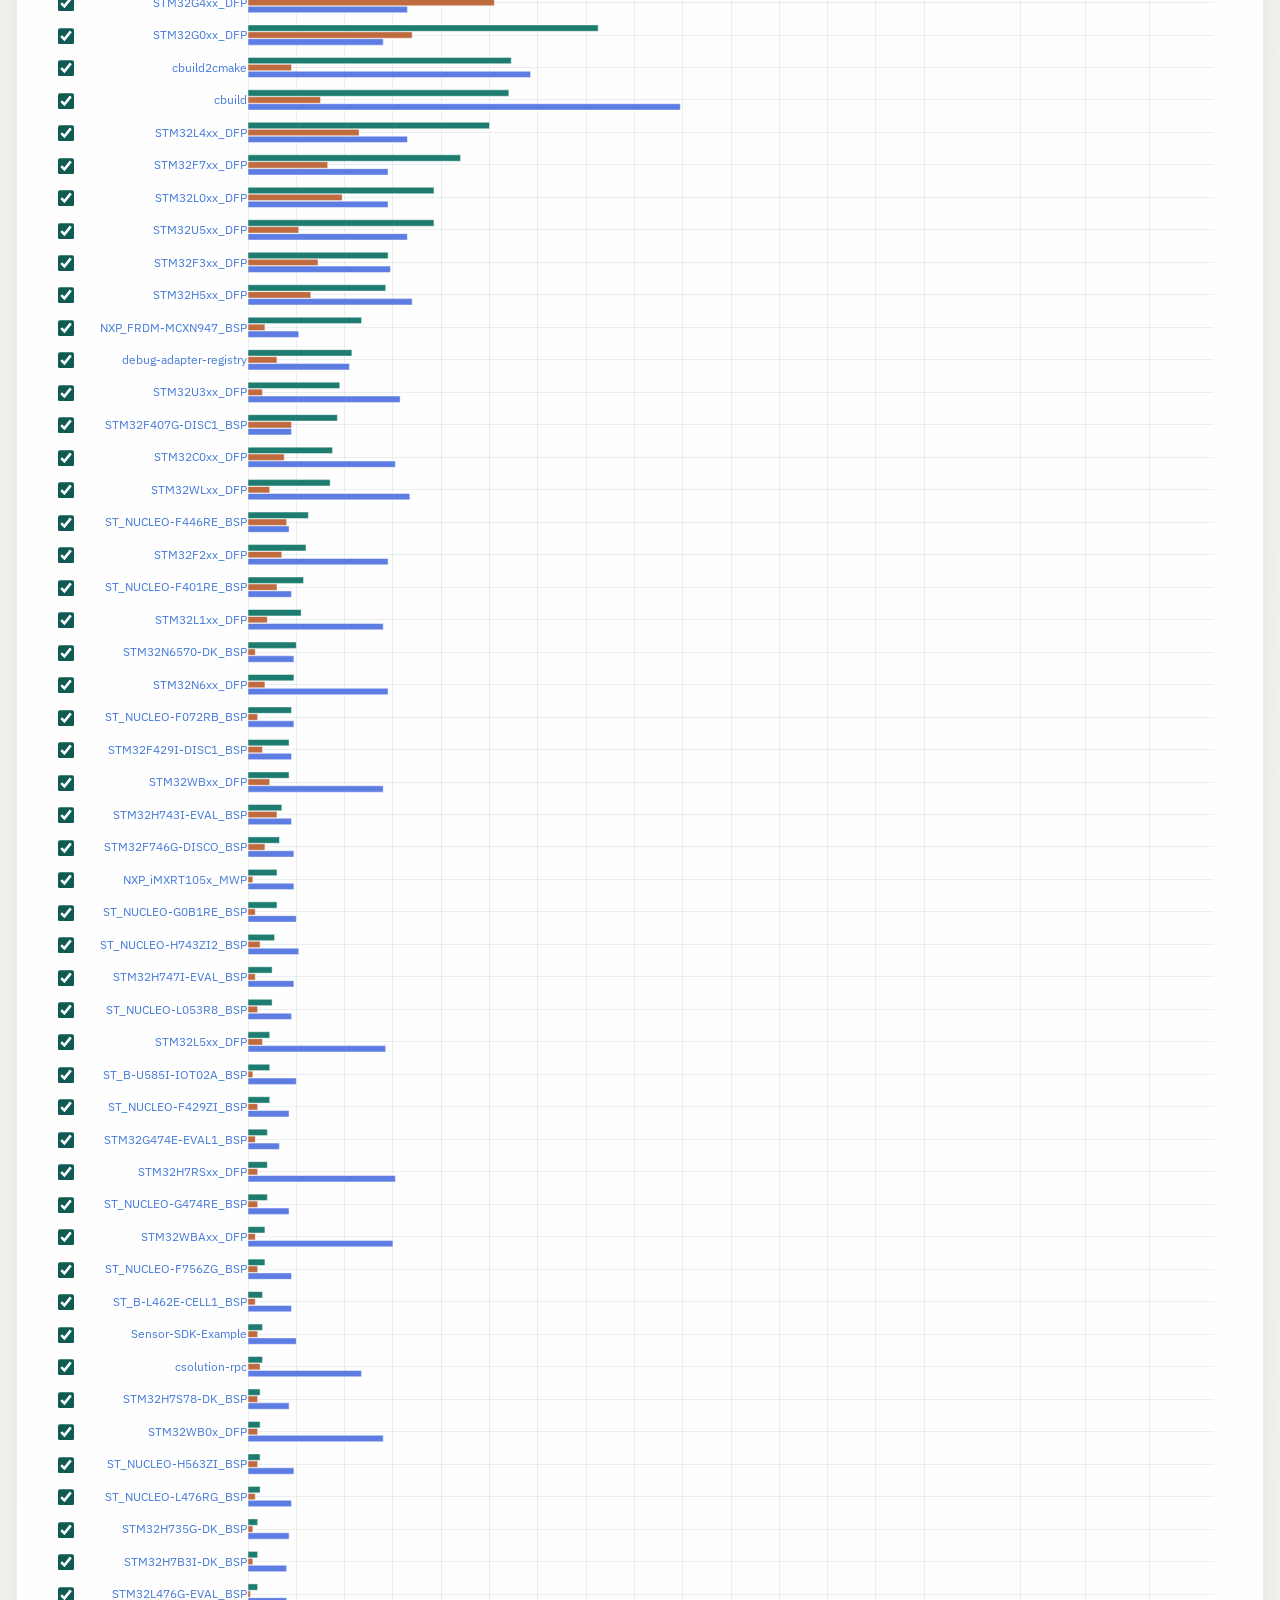
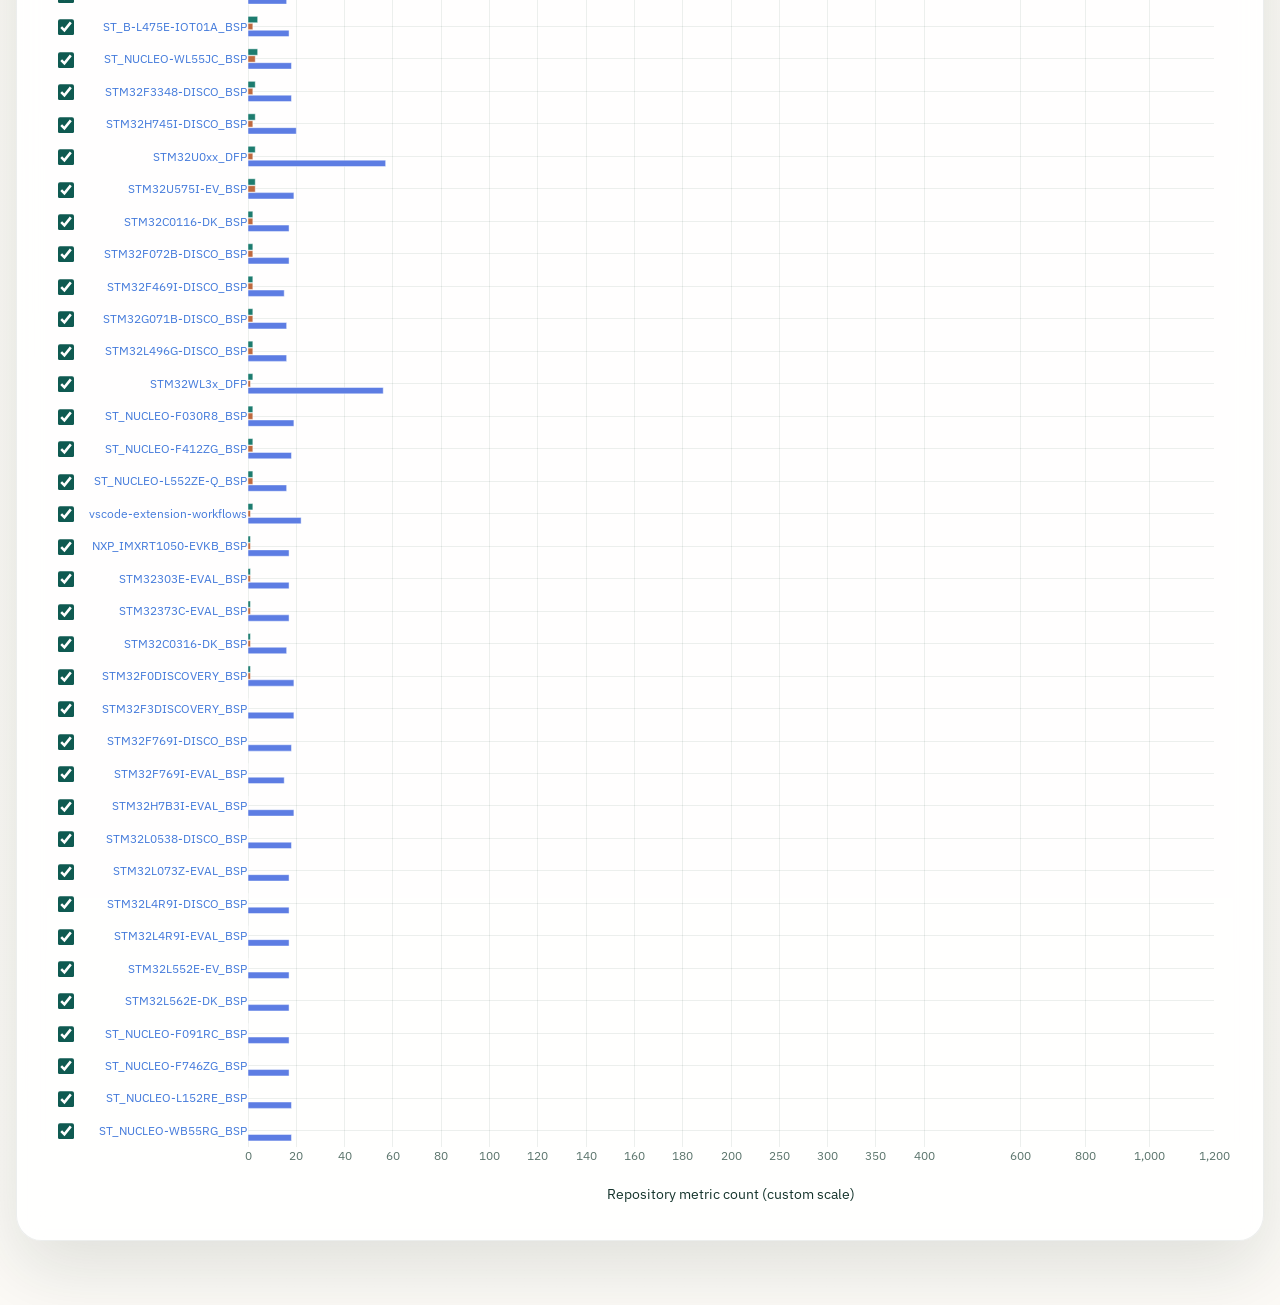
==== commit addfd7c9: "Updated dashboard layout. Added repository filtering logic." ====
--- a/docs/index.html
+++ b/docs/index.html
@@ -475,13 +475,16 @@
             </div>
             <span class="pill">94 repositories</span>
           </div>
-          <div class="repository-chart-controls" aria-label="open-cmsis-pack repository metric controls">
+          <div
+            class="repository-chart-controls"
+            aria-label="open-cmsis-pack repository metric controls"
+          >
             <fieldset class="metric-control-group">
               <legend>Graphs of interest</legend>
               <label class="metric-choice">
                 <input
                   type="checkbox"
-                  name="open-cmsis-pack-metric"
+                  name="open-cmsis-pack-experimental-metric"
                   value="total_views_14d"
                   checked
                 />
@@ -490,7 +493,7 @@
               <label class="metric-choice">
                 <input
                   type="checkbox"
-                  name="open-cmsis-pack-metric"
+                  name="open-cmsis-pack-experimental-metric"
                   value="unique_visitors_14d"
                   checked
                 />
@@ -499,7 +502,7 @@
               <label class="metric-choice">
                 <input
                   type="checkbox"
-                  name="open-cmsis-pack-metric"
+                  name="open-cmsis-pack-experimental-metric"
                   value="unique_cloners_14d"
                   checked
                 />
@@ -511,7 +514,7 @@
               <label class="metric-choice">
                 <input
                   type="radio"
-                  name="open-cmsis-pack-order"
+                  name="open-cmsis-pack-experimental-order"
                   value="total_views_14d"
                   checked
                 />
@@ -520,7 +523,7 @@
               <label class="metric-choice">
                 <input
                   type="radio"
-                  name="open-cmsis-pack-order"
+                  name="open-cmsis-pack-experimental-order"
                   value="unique_visitors_14d"
                 />
                 <span>Unique visitors</span>
@@ -528,11 +531,344 @@
               <label class="metric-choice">
                 <input
                   type="radio"
-                  name="open-cmsis-pack-order"
+                  name="open-cmsis-pack-experimental-order"
                   value="unique_cloners_14d"
                 />
                 <span>Unique cloners</span>
               </label>
+            </fieldset>
+            <fieldset class="metric-control-group repository-filter-group">
+              <legend>Repositories</legend>
+              <div class="repository-filter-grid">
+                <label
+                  class="metric-choice repository-filter-all"
+                  title="All listed repositories. Exclude filters can remove repositories from this selection."
+                >
+                  <input
+                    type="checkbox"
+                    name="open-cmsis-pack-experimental-filter-all"
+                    data-repository-filter="open-cmsis-pack-experimental"
+                    checked
+                  />
+                  <span>All</span>
+                </label>
+                <details class="repository-advanced-search">
+                  <summary>Advanced search</summary>
+                  <div class="repository-advanced-search-body">
+                    <section class="repository-filter-section">
+                      <h3>Text filters</h3>
+                      <div class="repository-text-filter-grid">
+                        <div class="repository-filter-row">
+                          <label
+                            class="metric-choice"
+                            title="Comma-separated repository names."
+                          >
+                            <input
+                              type="checkbox"
+                              name="open-cmsis-pack-experimental-filter-list"
+                              data-repository-filter="open-cmsis-pack-experimental"
+                            />
+                            <span>List</span>
+                          </label>
+                          <input
+                            class="repository-filter-input"
+                            type="text"
+                            name="open-cmsis-pack-experimental-filter-list-value"
+                            data-repository-filter="open-cmsis-pack-experimental"
+                            placeholder="cbuild2cmake, debug-adapter-registry"
+                            aria-label="List repositories"
+                          />
+                        </div>
+                        <div class="repository-filter-row">
+                          <label
+                            class="metric-choice"
+                            title="Comma-separated name patterns. Wildcards such as STM32* are supported."
+                          >
+                            <input
+                              type="checkbox"
+                              name="open-cmsis-pack-experimental-filter-naming"
+                              data-repository-filter="open-cmsis-pack-experimental"
+                            />
+                            <span>Naming scheme</span>
+                          </label>
+                          <input
+                            class="repository-filter-input"
+                            type="text"
+                            name="open-cmsis-pack-experimental-filter-naming-value"
+                            data-repository-filter="open-cmsis-pack-experimental"
+                            placeholder="STM32*, ST_Nucleo*, CMSIS*"
+                            aria-label="Naming scheme patterns"
+                          />
+                        </div>
+                        <div class="repository-filter-row">
+                          <label
+                            class="metric-choice"
+                            title="Remove comma-separated repository names from the current selection."
+                          >
+                            <input
+                              type="checkbox"
+                              name="open-cmsis-pack-experimental-filter-exclude"
+                              data-repository-filter="open-cmsis-pack-experimental"
+                            />
+                            <span>Exclude</span>
+                          </label>
+                          <input
+                            class="repository-filter-input"
+                            type="text"
+                            name="open-cmsis-pack-experimental-filter-exclude-value"
+                            data-repository-filter="open-cmsis-pack-experimental"
+                            placeholder="cbuild2cmake, debug-adapter-registry"
+                            aria-label="Exclude repositories"
+                          />
+                        </div>
+                        <div class="repository-filter-row">
+                          <label
+                            class="metric-choice"
+                            title="Remove comma-separated name patterns from the current selection."
+                          >
+                            <input
+                              type="checkbox"
+                              name="open-cmsis-pack-experimental-filter-exclude-naming"
+                              data-repository-filter="open-cmsis-pack-experimental"
+                            />
+                            <span>Exclude naming scheme</span>
+                          </label>
+                          <input
+                            class="repository-filter-input"
+                            type="text"
+                            name="open-cmsis-pack-experimental-filter-exclude-naming-value"
+                            data-repository-filter="open-cmsis-pack-experimental"
+                            placeholder="STM32*, ST_Nucleo*, CMSIS*"
+                            aria-label="Exclude naming scheme patterns"
+                          />
+                        </div>
+                      </div>
+                    </section>
+                    <section class="repository-filter-metric-section">
+                      <div class="repository-filter-metric-heading">
+                        <h3>Metric filters</h3>
+                        <label>
+                          <span>Match</span>
+                          <select
+                            class="repository-filter-select"
+                            name="open-cmsis-pack-experimental-filter-metric-mode"
+                            data-repository-filter="open-cmsis-pack-experimental"
+                            aria-label="Metric filter match mode"
+                          >
+                            <option value="all">All numeric rules (logical AND)</option>
+                            <option value="any">Any numeric rule (logical OR)</option>
+                          </select>
+                        </label>
+                      </div>
+                      <p class="repository-filter-help">
+                        All numeric rules means a logical AND operation across the defined ranges and comparisons.
+                        Any numeric rule means a logical OR operation across the defined ranges and comparisons.
+                        Custom conditions can use the available aliases listed below; current alias values show the active snapshot min/max constants. Separate multiple conditions with commas.
+                      </p>
+                      <div class="repository-filter-metric-grid">
+                    <div class="repository-filter-metric-row">
+                      <span class="repository-filter-metric-label">
+                        <span>Total views (14d)</span>
+                        <code>tv_14d</code>
+                      </span>
+                      <select
+                        class="repository-filter-select"
+                        name="open-cmsis-pack-experimental-filter-tv_14d_min_op"
+                        data-repository-filter="open-cmsis-pack-experimental"
+                        aria-label="Total views lower operator"
+                      >
+                        <option value="gte">&gt;=</option>
+                        <option value="gt">&gt;</option>
+                        <option value="eq">=</option>
+                      </select>
+                      <input
+                        class="repository-filter-input"
+                        type="number"
+                        min="0"
+                        step="1"
+                        name="open-cmsis-pack-experimental-filter-tv_14d_min"
+                        data-repository-filter="open-cmsis-pack-experimental"
+                        placeholder="min"
+                        aria-label="Total views lower value"
+                      />
+                      <select
+                        class="repository-filter-select"
+                        name="open-cmsis-pack-experimental-filter-tv_14d_max_op"
+                        data-repository-filter="open-cmsis-pack-experimental"
+                        aria-label="Total views upper operator"
+                      >
+                        <option value="lte">&lt;=</option>
+                        <option value="lt">&lt;</option>
+                        <option value="eq">=</option>
+                      </select>
+                      <input
+                        class="repository-filter-input"
+                        type="number"
+                        min="0"
+                        step="1"
+                        name="open-cmsis-pack-experimental-filter-tv_14d_max"
+                        data-repository-filter="open-cmsis-pack-experimental"
+                        placeholder="max"
+                        aria-label="Total views upper value"
+                      />
+                    </div>
+                    <div class="repository-filter-metric-row">
+                      <span class="repository-filter-metric-label">
+                        <span>Unique visitors (14d)</span>
+                        <code>uv_14d</code>
+                      </span>
+                      <select
+                        class="repository-filter-select"
+                        name="open-cmsis-pack-experimental-filter-uv_14d_min_op"
+                        data-repository-filter="open-cmsis-pack-experimental"
+                        aria-label="Unique visitors lower operator"
+                      >
+                        <option value="gte">&gt;=</option>
+                        <option value="gt">&gt;</option>
+                        <option value="eq">=</option>
+                      </select>
+                      <input
+                        class="repository-filter-input"
+                        type="number"
+                        min="0"
+                        step="1"
+                        name="open-cmsis-pack-experimental-filter-uv_14d_min"
+                        data-repository-filter="open-cmsis-pack-experimental"
+                        placeholder="min"
+                        aria-label="Unique visitors lower value"
+                      />
+                      <select
+                        class="repository-filter-select"
+                        name="open-cmsis-pack-experimental-filter-uv_14d_max_op"
+                        data-repository-filter="open-cmsis-pack-experimental"
+                        aria-label="Unique visitors upper operator"
+                      >
+                        <option value="lte">&lt;=</option>
+                        <option value="lt">&lt;</option>
+                        <option value="eq">=</option>
+                      </select>
+                      <input
+                        class="repository-filter-input"
+                        type="number"
+                        min="0"
+                        step="1"
+                        name="open-cmsis-pack-experimental-filter-uv_14d_max"
+                        data-repository-filter="open-cmsis-pack-experimental"
+                        placeholder="max"
+                        aria-label="Unique visitors upper value"
+                      />
+                    </div>
+                    <div class="repository-filter-metric-row">
+                      <span class="repository-filter-metric-label">
+                        <span>Unique cloners (14d)</span>
+                        <code>uc_14d</code>
+                      </span>
+                      <select
+                        class="repository-filter-select"
+                        name="open-cmsis-pack-experimental-filter-uc_14d_min_op"
+                        data-repository-filter="open-cmsis-pack-experimental"
+                        aria-label="Unique cloners lower operator"
+                      >
+                        <option value="gte">&gt;=</option>
+                        <option value="gt">&gt;</option>
+                        <option value="eq">=</option>
+                      </select>
+                      <input
+                        class="repository-filter-input"
+                        type="number"
+                        min="0"
+                        step="1"
+                        name="open-cmsis-pack-experimental-filter-uc_14d_min"
+                        data-repository-filter="open-cmsis-pack-experimental"
+                        placeholder="min"
+                        aria-label="Unique cloners lower value"
+                      />
+                      <select
+                        class="repository-filter-select"
+                        name="open-cmsis-pack-experimental-filter-uc_14d_max_op"
+                        data-repository-filter="open-cmsis-pack-experimental"
+                        aria-label="Unique cloners upper operator"
+                      >
+                        <option value="lte">&lt;=</option>
+                        <option value="lt">&lt;</option>
+                        <option value="eq">=</option>
+                      </select>
+                      <input
+                        class="repository-filter-input"
+                        type="number"
+                        min="0"
+                        step="1"
+                        name="open-cmsis-pack-experimental-filter-uc_14d_max"
+                        data-repository-filter="open-cmsis-pack-experimental"
+                        placeholder="max"
+                        aria-label="Unique cloners upper value"
+                      />
+                    </div>
+                      </div>
+                    </section>
+                    <section class="repository-filter-section repository-filter-condition-section">
+                      <h3>Custom condition</h3>
+                      <div class="repository-condition-alias-row">
+                        <span>Available aliases</span>
+                        <span class="repository-condition-alias-group">
+                          <code>tv_14d</code>
+                          <code>tv_14d_min</code>
+                          <code>tv_14d_max</code>
+                          <code>uv_14d</code>
+                          <code>uv_14d_min</code>
+                          <code>uv_14d_max</code>
+                          <code>uc_14d</code>
+                          <code>uc_14d_min</code>
+                          <code>uc_14d_max</code>
+                        </span>
+                      </div>
+                      <div class="repository-condition-value-row">
+                        <span>Current alias values</span>
+                        <span class="repository-condition-alias-group">
+                          <span
+                            class="repository-condition-value-group"
+                            data-repository-filter-metric-summary="open-cmsis-pack-experimental"
+                            data-metric-name="total_views_14d"
+                          >
+                            <code>tv_14d_min:<span data-summary-bound="min">0</span></code>
+                            <code>tv_14d_max:<span data-summary-bound="max">0</span></code>
+                          </span>
+                          <span
+                            class="repository-condition-value-group"
+                            data-repository-filter-metric-summary="open-cmsis-pack-experimental"
+                            data-metric-name="unique_visitors_14d"
+                          >
+                            <code>uv_14d_min:<span data-summary-bound="min">0</span></code>
+                            <code>uv_14d_max:<span data-summary-bound="max">0</span></code>
+                          </span>
+                          <span
+                            class="repository-condition-value-group"
+                            data-repository-filter-metric-summary="open-cmsis-pack-experimental"
+                            data-metric-name="unique_cloners_14d"
+                          >
+                            <code>uc_14d_min:<span data-summary-bound="min">0</span></code>
+                            <code>uc_14d_max:<span data-summary-bound="max">0</span></code>
+                          </span>
+                        </span>
+                      </div>
+                      <div class="repository-filter-condition-row">
+                        <label for="open-cmsis-pack-experimental-filter-custom-condition">
+                          Expression
+                        </label>
+                        <input
+                          class="repository-filter-input"
+                          type="text"
+                          id="open-cmsis-pack-experimental-filter-custom-condition"
+                          name="open-cmsis-pack-experimental-filter-custom-condition"
+                          data-repository-filter="open-cmsis-pack-experimental"
+                          placeholder="uc_14d > uv_14d, tv_14d = tv_14d_min"
+                          aria-label="Custom metric filter condition"
+                        />
+                      </div>
+                    </section>
+                  </div>
+                </details>
+              </div>
             </fieldset>
           </div>
           <div class="repository-chart-frame">
@@ -544,18 +880,18 @@
               <label class="repository-choice repository-select-all repository-axis-all">
                 <input
                   type="checkbox"
-                  name="open-cmsis-pack-repository-all"
+                  name="open-cmsis-pack-experimental-repository-all"
                   checked
                 />
                 <span>All</span>
               </label>
               <div
-                id="open-cmsis-pack-repository-list"
+                id="open-cmsis-pack-experimental-repository-list"
                 class="repository-selector-list"
               ></div>
             </fieldset>
             <div
-              id="open-cmsis-pack-repositories-chart"
+              id="open-cmsis-pack-experimental-repositories-chart"
               class="chart-surface repository-comparison repository-comparison-large"
             ></div>
           </div>
--- a/docs/assets/dashboard.css
+++ b/docs/assets/dashboard.css
@@ -246,9 +246,10 @@
 }
 
 .metric-choice {
-  display: inline-flex;
-  align-items: center;
-  gap: 0.45rem;
+  display: inline-grid;
+  grid-template-columns: auto max-content;
+  align-items: start;
+  gap: 0.12rem 0.45rem;
   margin: 0.45rem 1rem 0 0;
   color: var(--text);
   font-size: 0.9rem;
@@ -256,10 +257,238 @@
 }
 
 .metric-choice input {
+  grid-column: 1;
+  grid-row: 1;
   width: 1rem;
   height: 1rem;
-  margin: 0;
+  margin: 0.1rem 0 0;
   accent-color: var(--accent-strong);
+}
+
+.metric-choice > span:not(.metric-choice-range) {
+  grid-column: 2;
+  grid-row: 1;
+}
+
+.metric-choice-range {
+  grid-column: 2;
+  grid-row: 2;
+  color: var(--muted);
+  font-size: 0.74rem;
+  font-weight: 600;
+  line-height: 1.15;
+}
+
+.repository-filter-group {
+  grid-column: 1 / -1;
+}
+
+.repository-filter-grid {
+  display: grid;
+  grid-template-columns: repeat(2, minmax(0, 1fr));
+  gap: 0.7rem 0.9rem;
+}
+
+.repository-filter-all {
+  grid-column: 1 / -1;
+  margin: 0;
+}
+
+.repository-advanced-search {
+  grid-column: 1 / -1;
+  min-width: 0;
+  border-top: 1px solid var(--line);
+  padding-top: 0.65rem;
+}
+
+.repository-advanced-search summary {
+  cursor: pointer;
+  color: var(--text);
+  font-size: 0.92rem;
+  font-weight: 800;
+  list-style-position: inside;
+}
+
+.repository-advanced-search summary::marker {
+  color: var(--accent-strong);
+}
+
+.repository-advanced-search-body {
+  display: grid;
+  gap: 0.9rem;
+  padding-top: 0.75rem;
+}
+
+.repository-filter-section,
+.repository-filter-metric-section {
+  display: grid;
+  gap: 0.65rem;
+  padding-top: 0.75rem;
+  border-top: 1px solid var(--line);
+}
+
+.repository-filter-section:first-child {
+  padding-top: 0;
+  border-top: 0;
+}
+
+.repository-filter-section h3,
+.repository-filter-metric-heading h3 {
+  margin: 0;
+  color: var(--muted);
+  font-size: 0.84rem;
+  font-weight: 800;
+}
+
+.repository-text-filter-grid {
+  display: grid;
+  grid-template-columns: repeat(2, minmax(0, 1fr));
+  gap: 0.7rem 0.9rem;
+}
+
+.repository-filter-row {
+  display: grid;
+  grid-template-columns: minmax(11.5rem, auto) minmax(0, 1fr);
+  align-items: center;
+  gap: 0.65rem;
+}
+
+.repository-filter-row .metric-choice {
+  margin: 0;
+}
+
+.repository-filter-input {
+  width: 100%;
+  min-width: 0;
+  padding: 0.52rem 0.65rem;
+  border: 1px solid var(--line);
+  border-radius: 0.45rem;
+  background: rgba(255, 255, 255, 0.82);
+  color: var(--text);
+  font: inherit;
+  font-size: 0.88rem;
+}
+
+.repository-filter-select {
+  min-width: 0;
+  padding: 0.52rem 0.5rem;
+  border: 1px solid var(--line);
+  border-radius: 0.45rem;
+  background: rgba(255, 255, 255, 0.82);
+  color: var(--text);
+  font: inherit;
+  font-size: 0.88rem;
+}
+
+.repository-filter-input:focus,
+.repository-filter-select:focus {
+  outline: 2px solid rgba(29, 124, 111, 0.18);
+  border-color: rgba(29, 124, 111, 0.45);
+}
+
+.repository-filter-metric-heading {
+  display: flex;
+  align-items: center;
+  justify-content: space-between;
+  gap: 1rem;
+  color: var(--muted);
+  font-size: 0.84rem;
+  font-weight: 700;
+}
+
+.repository-filter-metric-heading label {
+  display: inline-flex;
+  align-items: center;
+  gap: 0.45rem;
+  font-weight: 600;
+}
+
+.repository-filter-help {
+  margin: -0.2rem 0 0;
+  color: var(--muted);
+  font-size: 0.8rem;
+  line-height: 1.4;
+}
+
+.repository-filter-metric-grid {
+  display: grid;
+  gap: 0.45rem;
+}
+
+.repository-filter-metric-row {
+  display: grid;
+  grid-template-columns: minmax(15.5rem, max-content) 4.25rem minmax(10rem, 1fr) 4.25rem minmax(10rem, 1fr);
+  align-items: center;
+  gap: 0.45rem;
+  color: var(--text);
+  font-size: 0.86rem;
+}
+
+.repository-filter-metric-label {
+  display: grid;
+  grid-template-columns: minmax(10rem, max-content) 4.5rem;
+  justify-content: start;
+  align-items: center;
+  gap: 0.45rem;
+  min-width: 0;
+}
+
+.repository-filter-metric-label code,
+.repository-condition-alias-row code,
+.repository-condition-value-row code {
+  justify-self: start;
+  padding: 0.1rem 0.32rem;
+  border-radius: 0.28rem;
+  background: rgba(21, 52, 44, 0.06);
+  color: var(--muted);
+  font-family: "Space Grotesk", system-ui, sans-serif;
+  font-size: 0.76rem;
+  font-weight: 700;
+}
+
+.repository-condition-alias-row,
+.repository-condition-value-row {
+  display: grid;
+  grid-template-columns: minmax(9rem, max-content) minmax(0, 1fr);
+  align-items: center;
+  gap: 0.45rem 0.9rem;
+  color: var(--text);
+  font-size: 0.86rem;
+}
+
+.repository-condition-alias-row > span:first-child,
+.repository-condition-value-row > span:first-child {
+  color: var(--muted);
+  font-weight: 700;
+}
+
+.repository-condition-alias-group {
+  display: flex;
+  flex-wrap: wrap;
+  align-items: center;
+  gap: 0.45rem;
+}
+
+.repository-condition-value-group {
+  display: inline-flex;
+  flex-wrap: wrap;
+  align-items: center;
+  gap: 0.45rem;
+}
+
+.repository-filter-condition-row {
+  display: grid;
+  grid-template-columns: minmax(9rem, 1fr) minmax(0, 2.6fr);
+  align-items: center;
+  gap: 0.45rem;
+  margin: 0.2rem 0 0;
+  color: var(--text);
+  font-size: 0.86rem;
+}
+
+.repository-filter-condition-row label {
+  font-weight: 700;
+  color: var(--muted);
 }
 
 .repository-choice {
@@ -524,6 +753,38 @@
     grid-template-columns: 1fr;
   }
 
+  .repository-filter-grid,
+  .repository-text-filter-grid,
+  .repository-filter-row {
+    grid-template-columns: 1fr;
+  }
+
+  .repository-filter-metric-heading {
+    align-items: stretch;
+    flex-direction: column;
+  }
+
+  .repository-filter-metric-row {
+    grid-template-columns: 4.25rem minmax(0, 1fr) 4.25rem minmax(0, 1fr);
+  }
+
+  .repository-filter-metric-row > span {
+    grid-column: 1 / -1;
+  }
+
+  .repository-filter-metric-label {
+    grid-template-columns: max-content max-content;
+  }
+
+  .repository-condition-alias-row,
+  .repository-condition-value-row {
+    grid-template-columns: 1fr;
+  }
+
+  .repository-filter-condition-row {
+    grid-template-columns: 1fr;
+  }
+
   .card-heading {
     flex-direction: column;
   }
